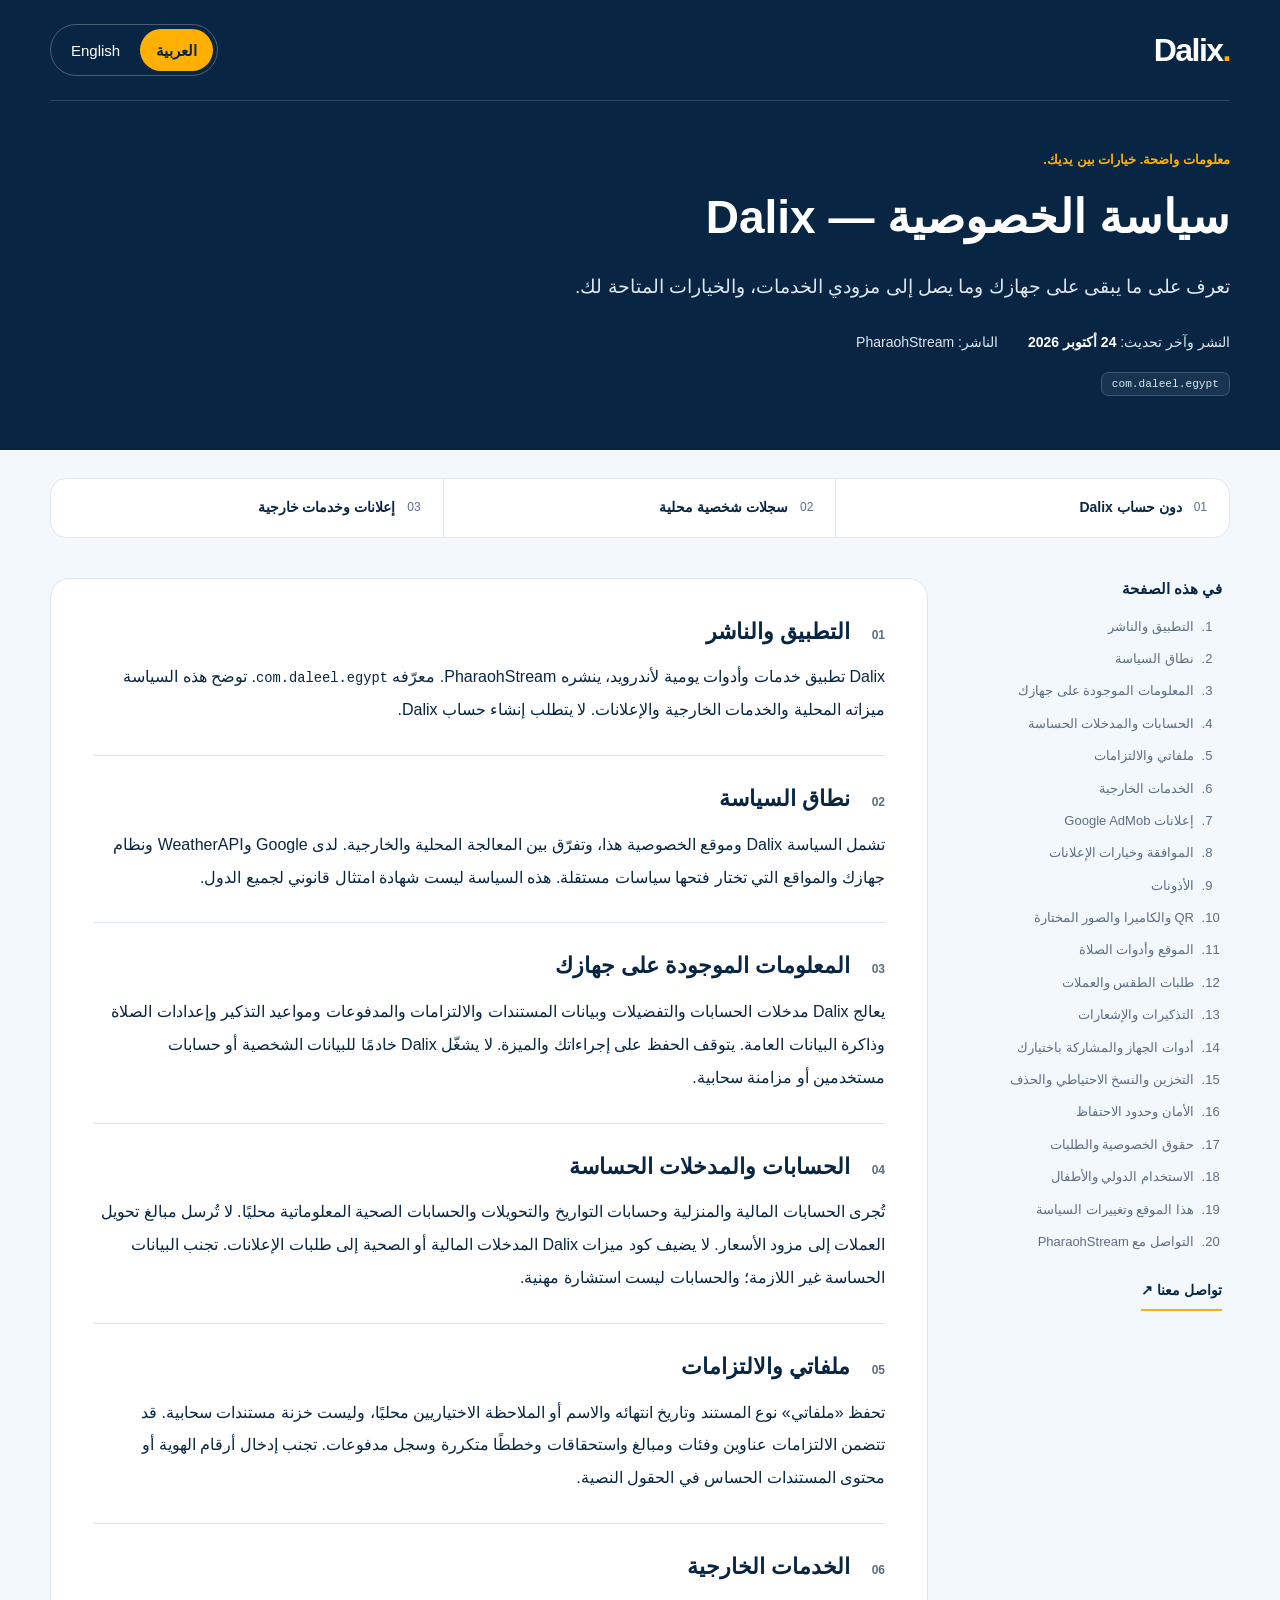
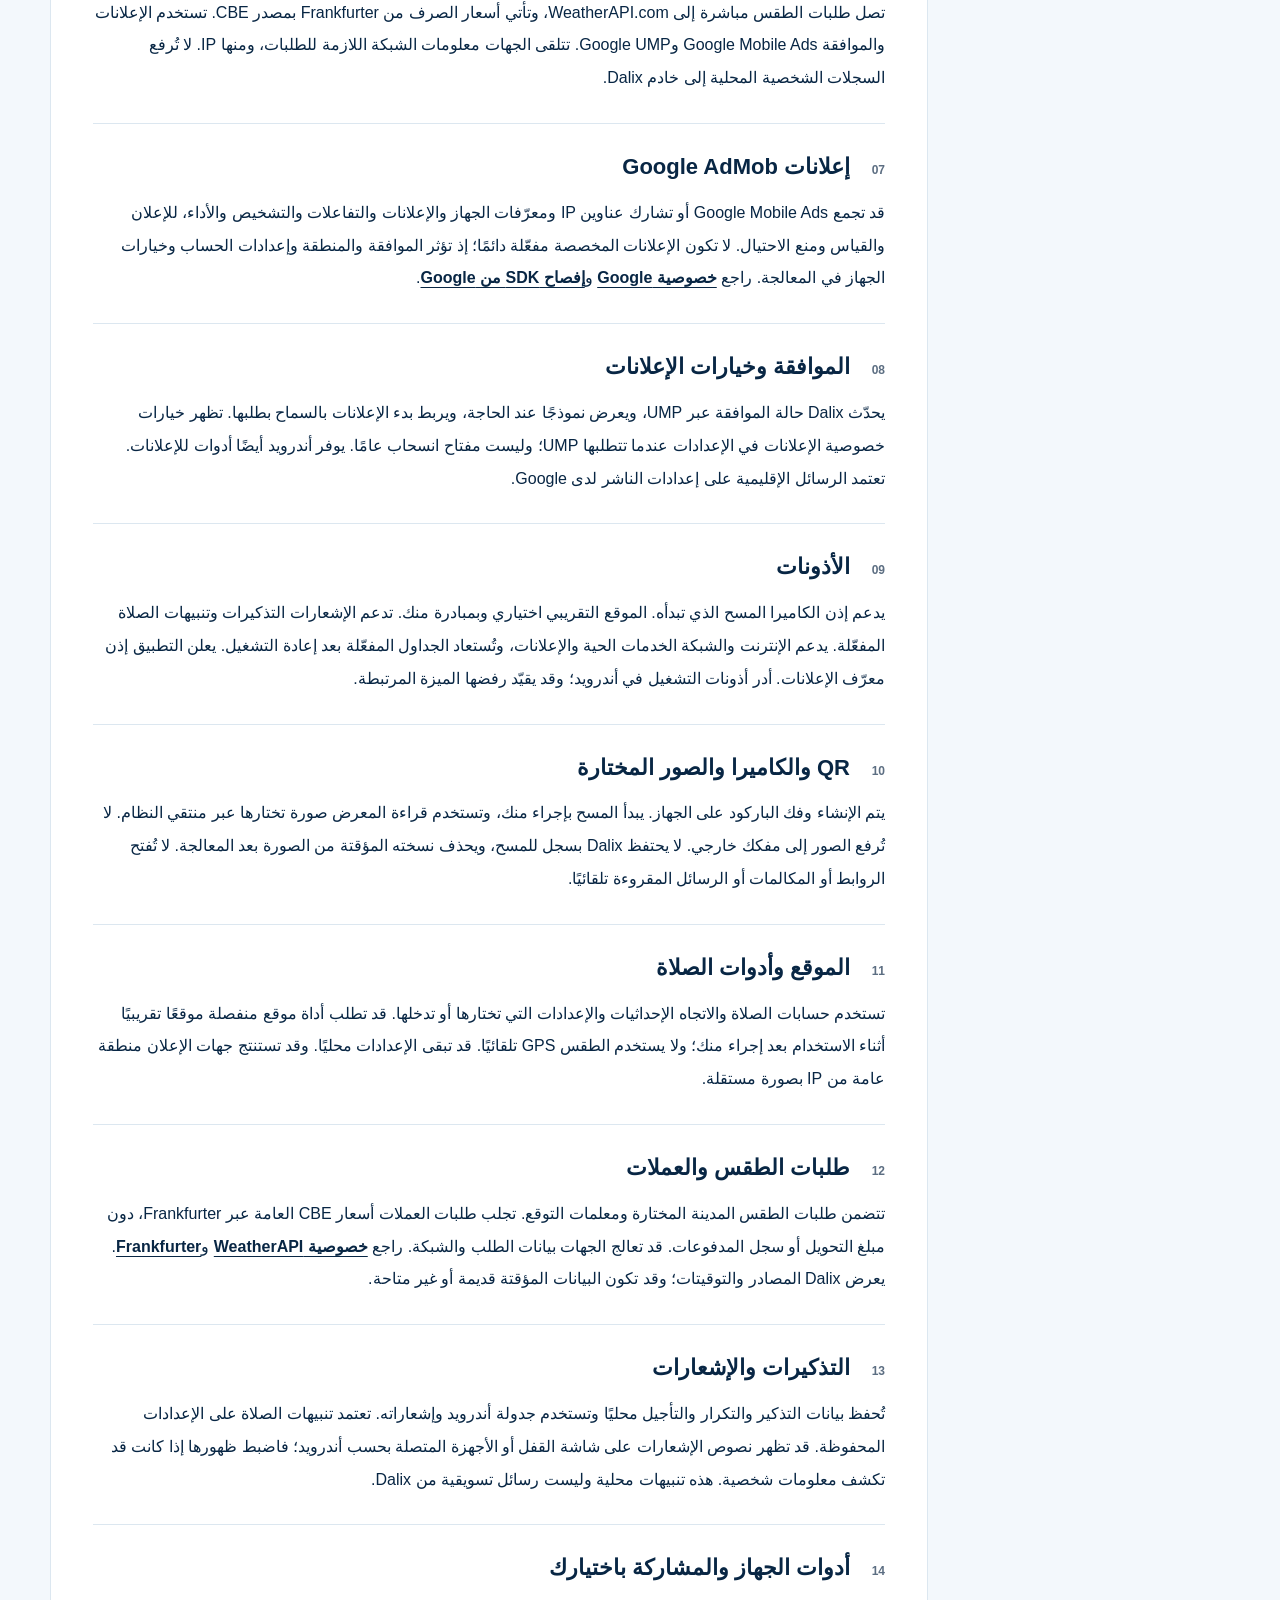
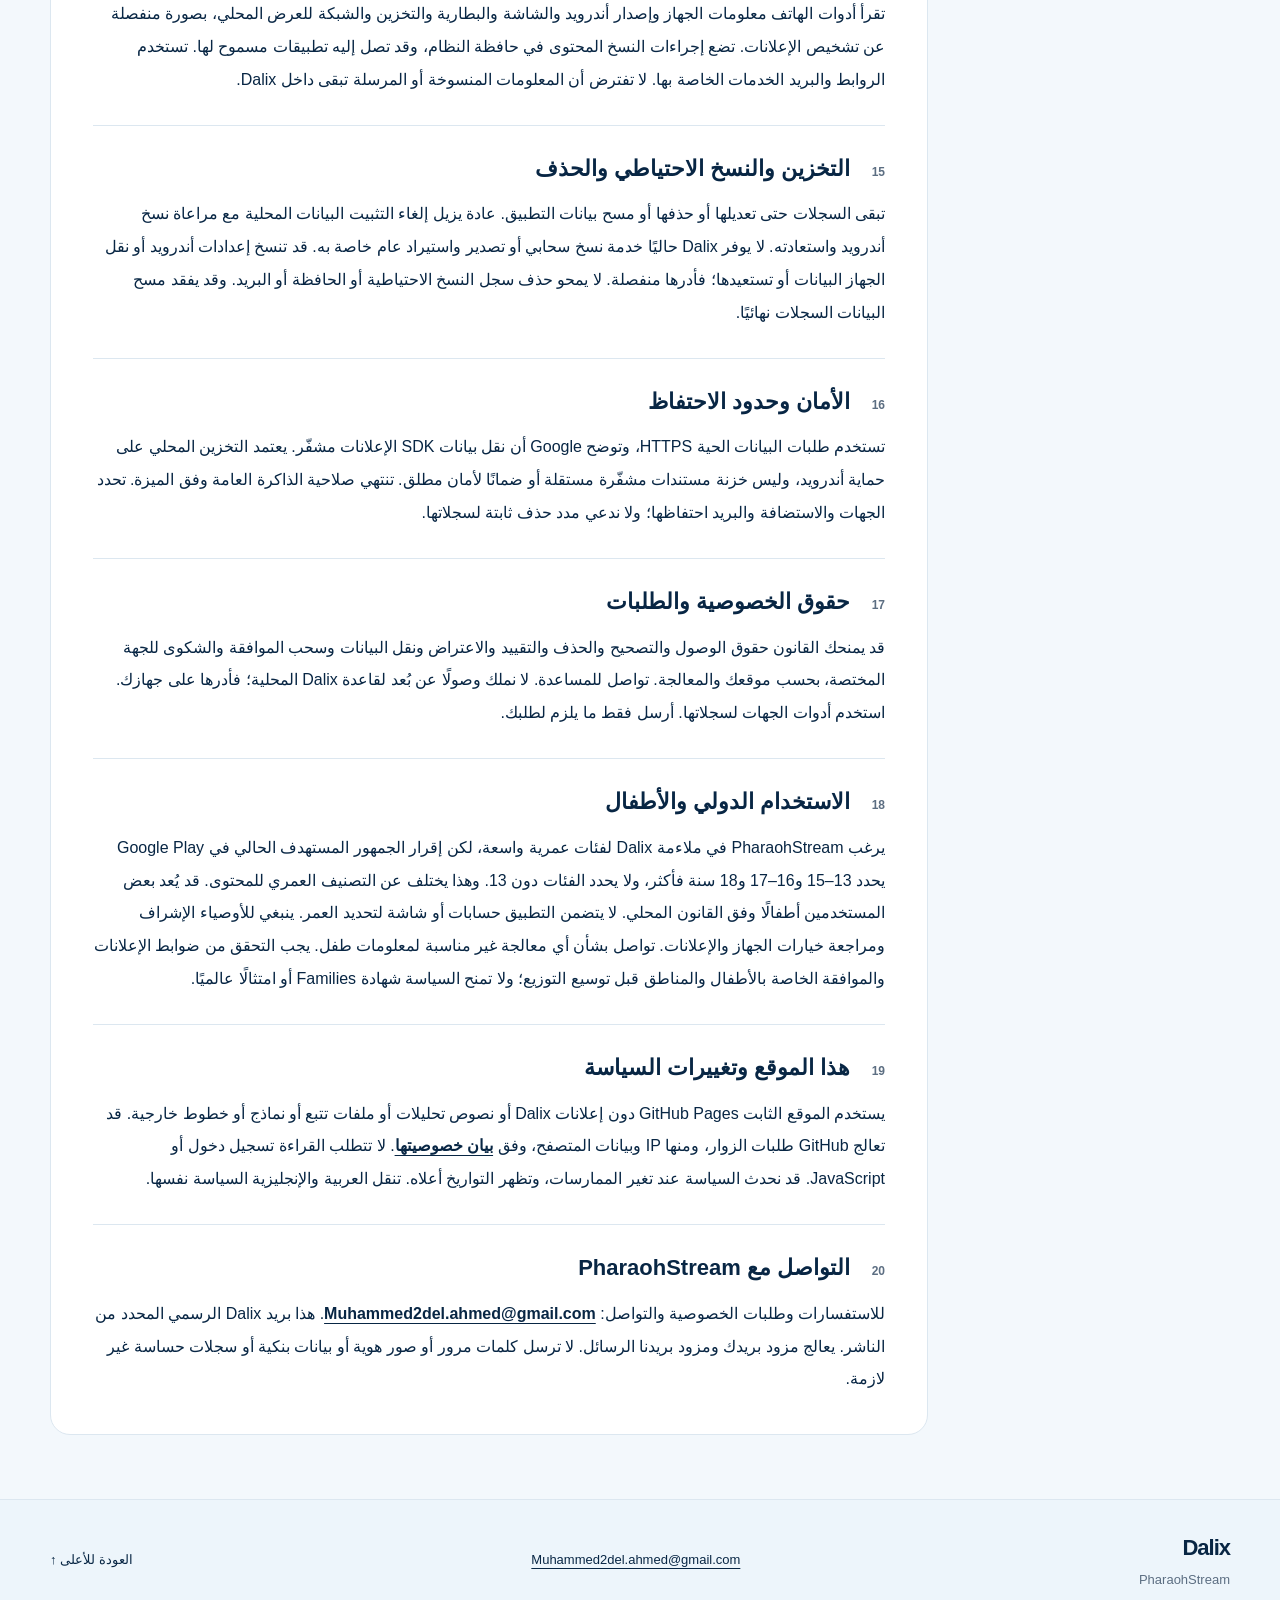
==== index.html @ ff4f839b "Clarify age declaration using verified Google Play settings" ====
<!doctype html>
<html lang="ar" dir="rtl"><head><meta charset="utf-8"><meta name="viewport" content="width=device-width, initial-scale=1"><meta name="color-scheme" content="light">
<title>سياسة الخصوصية — Dalix</title><meta name="description" content="تعرف على ما يبقى على جهازك وما يصل إلى مزودي الخدمات، والخيارات المتاحة لك."><meta name="referrer" content="no-referrer">
<meta http-equiv="Content-Security-Policy" content="default-src 'none'; style-src 'self'; img-src 'self'; base-uri 'none'; form-action 'none'; upgrade-insecure-requests">
<link rel="stylesheet" href="styles.css"><link rel="canonical" href="https://muhammed2del-jpg.github.io/dalix-privacy-policy/"><link rel="alternate" hreflang="ar" href="https://muhammed2del-jpg.github.io/dalix-privacy-policy/"><link rel="alternate" hreflang="en" href="https://muhammed2del-jpg.github.io/dalix-privacy-policy/en/">
<meta property="og:type" content="website"><meta property="og:title" content="سياسة الخصوصية — Dalix"><meta property="og:description" content="تعرف على ما يبقى على جهازك وما يصل إلى مزودي الخدمات، والخيارات المتاحة لك."><meta property="og:url" content="https://muhammed2del-jpg.github.io/dalix-privacy-policy/"><meta property="og:site_name" content="Dalix — PharaohStream"><meta name="twitter:card" content="summary">
</head><body id="top"><a class="skip" href="#policy">انتقل إلى السياسة</a>
<header class="site-header"><div class="wrap header-inner"><a class="wordmark" href="./" aria-label="Dalix">Dalix<span aria-hidden="true">.</span></a><nav class="language" aria-label="اللغة"><a href="./" lang="ar" dir="rtl" aria-current="page">العربية</a><a href="en/" lang="en" dir="ltr" >English</a></nav></div></header>
<div class="hero"><div class="wrap"><p class="eyebrow">معلومات واضحة. خيارات بين يديك.</p><h1>سياسة الخصوصية — Dalix</h1><p class="lede">تعرف على ما يبقى على جهازك وما يصل إلى مزودي الخدمات، والخيارات المتاحة لك.</p><div class="hero-meta"><span>النشر وآخر تحديث: <time datetime="2026-10-24">24 أكتوبر 2026</time></span><span>الناشر: <bdi>PharaohStream</bdi></span></div><div class="package"><code>com.daleel.egypt</code></div></div></div>
<div class="wrap summaries"><span><i aria-hidden="true">01</i>دون حساب Dalix</span><span><i aria-hidden="true">02</i>سجلات شخصية محلية</span><span><i aria-hidden="true">03</i>إعلانات وخدمات خارجية</span></div>
<div class="wrap layout"><aside><nav class="desktop-toc" aria-label="في هذه الصفحة"><h2>في هذه الصفحة</h2><ol><li><a href="#section-01">التطبيق والناشر</a></li><li><a href="#section-02">نطاق السياسة</a></li><li><a href="#section-03">المعلومات الموجودة على جهازك</a></li><li><a href="#section-04">الحسابات والمدخلات الحساسة</a></li><li><a href="#section-05">ملفاتي والالتزامات</a></li><li><a href="#section-06">الخدمات الخارجية</a></li><li><a href="#section-07">إعلانات Google AdMob</a></li><li><a href="#section-08">الموافقة وخيارات الإعلانات</a></li><li><a href="#section-09">الأذونات</a></li><li><a href="#section-10">QR والكاميرا والصور المختارة</a></li><li><a href="#section-11">الموقع وأدوات الصلاة</a></li><li><a href="#section-12">طلبات الطقس والعملات</a></li><li><a href="#section-13">التذكيرات والإشعارات</a></li><li><a href="#section-14">أدوات الجهاز والمشاركة باختيارك</a></li><li><a href="#section-15">التخزين والنسخ الاحتياطي والحذف</a></li><li><a href="#section-16">الأمان وحدود الاحتفاظ</a></li><li><a href="#section-17">حقوق الخصوصية والطلبات</a></li><li><a href="#section-18">الاستخدام الدولي والأطفال</a></li><li><a href="#section-19">هذا الموقع وتغييرات السياسة</a></li><li><a href="#section-20">التواصل مع PharaohStream</a></li></ol><a class="toc-contact" href="mailto:Muhammed2del.ahmed@gmail.com">تواصل معنا ↗</a></nav><details class="mobile-toc"><summary>في هذه الصفحة</summary><nav aria-label="في هذه الصفحة"><ol><li><a href="#section-01">التطبيق والناشر</a></li><li><a href="#section-02">نطاق السياسة</a></li><li><a href="#section-03">المعلومات الموجودة على جهازك</a></li><li><a href="#section-04">الحسابات والمدخلات الحساسة</a></li><li><a href="#section-05">ملفاتي والالتزامات</a></li><li><a href="#section-06">الخدمات الخارجية</a></li><li><a href="#section-07">إعلانات Google AdMob</a></li><li><a href="#section-08">الموافقة وخيارات الإعلانات</a></li><li><a href="#section-09">الأذونات</a></li><li><a href="#section-10">QR والكاميرا والصور المختارة</a></li><li><a href="#section-11">الموقع وأدوات الصلاة</a></li><li><a href="#section-12">طلبات الطقس والعملات</a></li><li><a href="#section-13">التذكيرات والإشعارات</a></li><li><a href="#section-14">أدوات الجهاز والمشاركة باختيارك</a></li><li><a href="#section-15">التخزين والنسخ الاحتياطي والحذف</a></li><li><a href="#section-16">الأمان وحدود الاحتفاظ</a></li><li><a href="#section-17">حقوق الخصوصية والطلبات</a></li><li><a href="#section-18">الاستخدام الدولي والأطفال</a></li><li><a href="#section-19">هذا الموقع وتغييرات السياسة</a></li><li><a href="#section-20">التواصل مع PharaohStream</a></li></ol></nav></details></aside><main id="policy" tabindex="-1"><section id="section-01" aria-labelledby="heading-01"><h2 id="heading-01"><span class="ordinal" aria-hidden="true">01</span>التطبيق والناشر</h2><p>Dalix تطبيق خدمات وأدوات يومية لأندرويد، ينشره PharaohStream. معرّفه <code>com.daleel.egypt</code>. توضح هذه السياسة ميزاته المحلية والخدمات الخارجية والإعلانات. لا يتطلب إنشاء حساب Dalix.</p></section><section id="section-02" aria-labelledby="heading-02"><h2 id="heading-02"><span class="ordinal" aria-hidden="true">02</span>نطاق السياسة</h2><p>تشمل السياسة Dalix وموقع الخصوصية هذا، وتفرّق بين المعالجة المحلية والخارجية. لدى Google وWeatherAPI ونظام جهازك والمواقع التي تختار فتحها سياسات مستقلة. هذه السياسة ليست شهادة امتثال قانوني لجميع الدول.</p></section><section id="section-03" aria-labelledby="heading-03"><h2 id="heading-03"><span class="ordinal" aria-hidden="true">03</span>المعلومات الموجودة على جهازك</h2><p>يعالج Dalix مدخلات الحسابات والتفضيلات وبيانات المستندات والالتزامات والمدفوعات ومواعيد التذكير وإعدادات الصلاة وذاكرة البيانات العامة. يتوقف الحفظ على إجراءاتك والميزة. لا يشغّل Dalix خادمًا للبيانات الشخصية أو حسابات مستخدمين أو مزامنة سحابية.</p></section><section id="section-04" aria-labelledby="heading-04"><h2 id="heading-04"><span class="ordinal" aria-hidden="true">04</span>الحسابات والمدخلات الحساسة</h2><p>تُجرى الحسابات المالية والمنزلية وحسابات التواريخ والتحويلات والحسابات الصحية المعلوماتية محليًا. لا تُرسل مبالغ تحويل العملات إلى مزود الأسعار. لا يضيف كود ميزات Dalix المدخلات المالية أو الصحية إلى طلبات الإعلانات. تجنب البيانات الحساسة غير اللازمة؛ والحسابات ليست استشارة مهنية.</p></section><section id="section-05" aria-labelledby="heading-05"><h2 id="heading-05"><span class="ordinal" aria-hidden="true">05</span>ملفاتي والالتزامات</h2><p>تحفظ «ملفاتي» نوع المستند وتاريخ انتهائه والاسم أو الملاحظة الاختياريين محليًا، وليست خزنة مستندات سحابية. قد تتضمن الالتزامات عناوين وفئات ومبالغ واستحقاقات وخططًا متكررة وسجل مدفوعات. تجنب إدخال أرقام الهوية أو محتوى المستندات الحساس في الحقول النصية.</p></section><section id="section-06" aria-labelledby="heading-06"><h2 id="heading-06"><span class="ordinal" aria-hidden="true">06</span>الخدمات الخارجية</h2><p>تصل طلبات الطقس مباشرة إلى WeatherAPI.com، وتأتي أسعار الصرف من Frankfurter بمصدر CBE. تستخدم الإعلانات والموافقة Google Mobile Ads وGoogle UMP. تتلقى الجهات معلومات الشبكة اللازمة للطلبات، ومنها IP. لا تُرفع السجلات الشخصية المحلية إلى خادم Dalix.</p></section><section id="section-07" aria-labelledby="heading-07"><h2 id="heading-07"><span class="ordinal" aria-hidden="true">07</span>إعلانات Google AdMob</h2><p>قد تجمع Google Mobile Ads أو تشارك عناوين IP ومعرّفات الجهاز والإعلانات والتفاعلات والتشخيص والأداء، للإعلان والقياس ومنع الاحتيال. لا تكون الإعلانات المخصصة مفعّلة دائمًا؛ إذ تؤثر الموافقة والمنطقة وإعدادات الحساب وخيارات الجهاز في المعالجة. راجع <a href="https://policies.google.com/privacy">خصوصية Google</a> و<a href="https://developers.google.com/admob/android/privacy/play-data-disclosure?hl=en">إفصاح SDK من Google</a>.</p></section><section id="section-08" aria-labelledby="heading-08"><h2 id="heading-08"><span class="ordinal" aria-hidden="true">08</span>الموافقة وخيارات الإعلانات</h2><p>يحدّث Dalix حالة الموافقة عبر UMP، ويعرض نموذجًا عند الحاجة، ويربط بدء الإعلانات بالسماح بطلبها. تظهر خيارات خصوصية الإعلانات في الإعدادات عندما تتطلبها UMP؛ وليست مفتاح انسحاب عامًا. يوفر أندرويد أيضًا أدوات للإعلانات. تعتمد الرسائل الإقليمية على إعدادات الناشر لدى Google.</p></section><section id="section-09" aria-labelledby="heading-09"><h2 id="heading-09"><span class="ordinal" aria-hidden="true">09</span>الأذونات</h2><p>يدعم إذن الكاميرا المسح الذي تبدأه. الموقع التقريبي اختياري وبمبادرة منك. تدعم الإشعارات التذكيرات وتنبيهات الصلاة المفعّلة. يدعم الإنترنت والشبكة الخدمات الحية والإعلانات، وتُستعاد الجداول المفعّلة بعد إعادة التشغيل. يعلن التطبيق إذن معرّف الإعلانات. أدر أذونات التشغيل في أندرويد؛ وقد يقيّد رفضها الميزة المرتبطة.</p></section><section id="section-10" aria-labelledby="heading-10"><h2 id="heading-10"><span class="ordinal" aria-hidden="true">10</span>QR والكاميرا والصور المختارة</h2><p>يتم الإنشاء وفك الباركود على الجهاز. يبدأ المسح بإجراء منك، وتستخدم قراءة المعرض صورة تختارها عبر منتقي النظام. لا تُرفع الصور إلى مفكك خارجي. لا يحتفظ Dalix بسجل للمسح، ويحذف نسخته المؤقتة من الصورة بعد المعالجة. لا تُفتح الروابط أو المكالمات أو الرسائل المقروءة تلقائيًا.</p></section><section id="section-11" aria-labelledby="heading-11"><h2 id="heading-11"><span class="ordinal" aria-hidden="true">11</span>الموقع وأدوات الصلاة</h2><p>تستخدم حسابات الصلاة والاتجاه الإحداثيات والإعدادات التي تختارها أو تدخلها. قد تطلب أداة موقع منفصلة موقعًا تقريبيًا أثناء الاستخدام بعد إجراء منك؛ ولا يستخدم الطقس GPS تلقائيًا. قد تبقى الإعدادات محليًا. وقد تستنتج جهات الإعلان منطقة عامة من IP بصورة مستقلة.</p></section><section id="section-12" aria-labelledby="heading-12"><h2 id="heading-12"><span class="ordinal" aria-hidden="true">12</span>طلبات الطقس والعملات</h2><p>تتضمن طلبات الطقس المدينة المختارة ومعلمات التوقع. تجلب طلبات العملات أسعار CBE العامة عبر Frankfurter، دون مبلغ التحويل أو سجل المدفوعات. قد تعالج الجهات بيانات الطلب والشبكة. راجع <a href="https://www.weatherapi.com/privacy">خصوصية WeatherAPI</a> و<a href="https://frankfurter.dev/">Frankfurter</a>. يعرض Dalix المصادر والتوقيتات؛ وقد تكون البيانات المؤقتة قديمة أو غير متاحة.</p></section><section id="section-13" aria-labelledby="heading-13"><h2 id="heading-13"><span class="ordinal" aria-hidden="true">13</span>التذكيرات والإشعارات</h2><p>تُحفظ بيانات التذكير والتكرار والتأجيل محليًا وتستخدم جدولة أندرويد وإشعاراته. تعتمد تنبيهات الصلاة على الإعدادات المحفوظة. قد تظهر نصوص الإشعارات على شاشة القفل أو الأجهزة المتصلة بحسب أندرويد؛ فاضبط ظهورها إذا كانت قد تكشف معلومات شخصية. هذه تنبيهات محلية وليست رسائل تسويقية من Dalix.</p></section><section id="section-14" aria-labelledby="heading-14"><h2 id="heading-14"><span class="ordinal" aria-hidden="true">14</span>أدوات الجهاز والمشاركة باختيارك</h2><p>تقرأ أدوات الهاتف معلومات الجهاز وإصدار أندرويد والشاشة والبطارية والتخزين والشبكة للعرض المحلي، بصورة منفصلة عن تشخيص الإعلانات. تضع إجراءات النسخ المحتوى في حافظة النظام، وقد تصل إليه تطبيقات مسموح لها. تستخدم الروابط والبريد الخدمات الخاصة بها. لا تفترض أن المعلومات المنسوخة أو المرسلة تبقى داخل Dalix.</p></section><section id="section-15" aria-labelledby="heading-15"><h2 id="heading-15"><span class="ordinal" aria-hidden="true">15</span>التخزين والنسخ الاحتياطي والحذف</h2><p>تبقى السجلات حتى تعديلها أو حذفها أو مسح بيانات التطبيق. عادة يزيل إلغاء التثبيت البيانات المحلية مع مراعاة نسخ أندرويد واستعادته. لا يوفر Dalix حاليًا خدمة نسخ سحابي أو تصدير واستيراد عام خاصة به. قد تنسخ إعدادات أندرويد أو نقل الجهاز البيانات أو تستعيدها؛ فأدرها منفصلة. لا يمحو حذف سجل النسخ الاحتياطية أو الحافظة أو البريد. وقد يفقد مسح البيانات السجلات نهائيًا.</p></section><section id="section-16" aria-labelledby="heading-16"><h2 id="heading-16"><span class="ordinal" aria-hidden="true">16</span>الأمان وحدود الاحتفاظ</h2><p>تستخدم طلبات البيانات الحية HTTPS، وتوضح Google أن نقل بيانات SDK الإعلانات مشفّر. يعتمد التخزين المحلي على حماية أندرويد، وليس خزنة مستندات مشفّرة مستقلة أو ضمانًا لأمان مطلق. تنتهي صلاحية الذاكرة العامة وفق الميزة. تحدد الجهات والاستضافة والبريد احتفاظها؛ ولا ندعي مدد حذف ثابتة لسجلاتها.</p></section><section id="section-17" aria-labelledby="heading-17"><h2 id="heading-17"><span class="ordinal" aria-hidden="true">17</span>حقوق الخصوصية والطلبات</h2><p>قد يمنحك القانون حقوق الوصول والتصحيح والحذف والتقييد والاعتراض ونقل البيانات وسحب الموافقة والشكوى للجهة المختصة، بحسب موقعك والمعالجة. تواصل للمساعدة. لا نملك وصولًا عن بُعد لقاعدة Dalix المحلية؛ فأدرها على جهازك. استخدم أدوات الجهات لسجلاتها. أرسل فقط ما يلزم لطلبك.</p></section><section id="section-18" aria-labelledby="heading-18"><h2 id="heading-18"><span class="ordinal" aria-hidden="true">18</span>الاستخدام الدولي والأطفال</h2><p>يرغب PharaohStream في ملاءمة Dalix لفئات عمرية واسعة، لكن إقرار الجمهور المستهدف الحالي في Google Play يحدد 13–15 و16–17 و18 سنة فأكثر، ولا يحدد الفئات دون 13. وهذا يختلف عن التصنيف العمري للمحتوى. قد يُعد بعض المستخدمين أطفالًا وفق القانون المحلي. لا يتضمن التطبيق حسابات أو شاشة لتحديد العمر. ينبغي للأوصياء الإشراف ومراجعة خيارات الجهاز والإعلانات. تواصل بشأن أي معالجة غير مناسبة لمعلومات طفل. يجب التحقق من ضوابط الإعلانات والموافقة الخاصة بالأطفال والمناطق قبل توسيع التوزيع؛ ولا تمنح السياسة شهادة Families أو امتثالًا عالميًا.</p></section><section id="section-19" aria-labelledby="heading-19"><h2 id="heading-19"><span class="ordinal" aria-hidden="true">19</span>هذا الموقع وتغييرات السياسة</h2><p>يستخدم الموقع الثابت GitHub Pages دون إعلانات Dalix أو نصوص تحليلات أو ملفات تتبع أو نماذج أو خطوط خارجية. قد تعالج GitHub طلبات الزوار، ومنها IP وبيانات المتصفح، وفق <a href="https://docs.github.com/en/site-policy/privacy-policies/github-general-privacy-statement">بيان خصوصيتها</a>. لا تتطلب القراءة تسجيل دخول أو JavaScript. قد نحدث السياسة عند تغير الممارسات، وتظهر التواريخ أعلاه. تنقل العربية والإنجليزية السياسة نفسها.</p></section><section id="section-20" aria-labelledby="heading-20"><h2 id="heading-20"><span class="ordinal" aria-hidden="true">20</span>التواصل مع PharaohStream</h2><p>للاستفسارات وطلبات الخصوصية والتواصل: <a class="email" href="mailto:Muhammed2del.ahmed@gmail.com">Muhammed2del.ahmed@gmail.com</a>. هذا بريد Dalix الرسمي المحدد من الناشر. يعالج مزود بريدك ومزود بريدنا الرسائل. لا ترسل كلمات مرور أو صور هوية أو بيانات بنكية أو سجلات حساسة غير لازمة.</p></section></main></div>
<footer><div class="wrap footer-inner"><div><strong>Dalix</strong><p>PharaohStream</p></div><a class="email" href="mailto:Muhammed2del.ahmed@gmail.com">Muhammed2del.ahmed@gmail.com</a><a href="#top">العودة للأعلى ↑</a></div></footer></body></html>
---- styles.css ----
:root{--navy:#082644;--yellow:#ffb000;--canvas:#f3f8fc;--muted:#5c6e82;--border:#dce7f0;--white:#fff;color:var(--navy);background:var(--canvas);font-family:system-ui,-apple-system,"Segoe UI",Tahoma,Arial,sans-serif;font-size:17px;line-height:1.8;scroll-padding-top:30px}
*{box-sizing:border-box}body{margin:0}a{color:var(--navy);text-underline-offset:4px;text-decoration-thickness:1px;overflow-wrap:anywhere}a:hover{text-decoration-thickness:2px}a:focus-visible,summary:focus-visible{outline:3px solid var(--yellow);outline-offset:5px;border-radius:4px}p{margin:0 0 1em}h1,h2{line-height:1.4;margin:0}.wrap{width:min(1180px,calc(100% - 64px));margin-inline:auto}.skip{position:absolute;inset-block-start:-100px;inset-inline-start:16px;padding:12px 20px;background:var(--yellow);z-index:5}.skip:focus{inset-block-start:12px}.site-header{background:var(--navy);color:var(--white)}.header-inner{display:flex;align-items:center;justify-content:space-between;padding-block:24px;gap:20px;border-bottom:1px solid #ffffff24}.wordmark{font-size:32px;font-weight:800;line-height:1.2;letter-spacing:-1.5px;color:var(--white);text-decoration:none;direction:ltr}.wordmark span{color:var(--yellow)}.language{display:flex;gap:4px;border:1px solid #ffffff42;border-radius:99px;padding:4px;align-items:center}.language a{padding:5px 16px;min-height:42px;color:var(--white);font-size:15px;text-decoration:none;display:flex;align-items:center;justify-content:center}.language [aria-current=page]{background:var(--yellow);color:var(--navy);border-radius:99px;font-weight:700}.hero{background:var(--navy);color:var(--white);padding-block:47px 56px}.eyebrow{color:var(--yellow);font-size:13px;font-weight:700;letter-spacing:.1em;margin-bottom:14px}h1{font-size:clamp(30px,4vw,46px);letter-spacing:-1.3px;max-width:900px}.lede{font-size:19px;line-height:1.8;color:#dce7f0;max-width:760px;margin-block:18px 24px}.hero-meta{display:flex;flex-wrap:wrap;gap:8px 30px;font-size:14px;color:#dce7f0}.hero-meta time{font-weight:650;color:var(--white)}.package{margin-top:16px;font-size:13px;direction:ltr;text-align:start}.package code{padding:5px 10px;background:#ffffff10;border:1px solid #ffffff2a;border-radius:7px;color:#dce7f0}.summaries{display:grid;grid-template-columns:repeat(3,1fr);margin-block:28px 40px;border:1px solid var(--border);border-radius:16px;background:var(--white)}.summaries span{display:flex;align-items:center;gap:12px;padding:16px 22px;font-size:14px;font-weight:650}.summaries span+span{border-inline-start:1px solid var(--border)}.summaries i{font-size:12px;font-style:normal;color:var(--muted);font-weight:500}.layout{display:grid;grid-template-columns:262px minmax(0,1fr);gap:40px;align-items:start;margin-bottom:64px}aside{position:sticky;top:24px}.desktop-toc{max-height:calc(100dvh - 48px);overflow:auto;padding:0 8px 10px}.desktop-toc h2{font-size:15px;margin-bottom:16px}.desktop-toc ol,.mobile-toc ol{padding-inline-start:24px;margin-block:0 20px;font-size:13px;color:var(--muted)}.desktop-toc li,.mobile-toc li{padding-inline-start:4px;margin-block:0 9px}.desktop-toc a,.mobile-toc a{text-decoration:none;color:var(--muted);display:block}.desktop-toc a:hover,.mobile-toc a:hover{color:var(--navy);text-decoration:underline}.desktop-toc .toc-contact{display:inline-block;color:var(--navy);font-weight:700;font-size:14px;border-bottom:2px solid var(--yellow);padding-block:5px}.mobile-toc{display:none}main{min-width:0;background:var(--white);border:1px solid var(--border);border-radius:20px;padding:10px 42px}main:focus{outline:none}section{padding-block:28px;border-bottom:1px solid var(--border);scroll-margin-top:20px}section:last-child{border:0}section h2{display:flex;align-items:baseline;gap:14px;font-size:22px;margin-bottom:14px;letter-spacing:-.35px}.ordinal{font-size:12px;font-weight:600;color:var(--muted);min-width:21px;letter-spacing:0}section p{font-size:16px;margin:0;line-height:1.9;overflow-wrap:anywhere}section a{font-weight:600}code,.email{direction:ltr;unicode-bidi:isolate}code{font-size:.86em}footer{background:#edf5fb;border-top:1px solid var(--border);padding-block:28px}.footer-inner{display:flex;align-items:center;justify-content:space-between;gap:24px;flex-wrap:wrap;font-size:13px}.footer-inner strong{font-size:22px;letter-spacing:-1px}.footer-inner p{margin:0;color:var(--muted)}.email{display:inline-block}.footer-inner>a:last-child{text-decoration:none}html[dir=rtl]{font-family:Tahoma,"Segoe UI",Arial,sans-serif}html[dir=rtl] h1{letter-spacing:0}html[dir=rtl] .eyebrow{letter-spacing:0}html[dir=rtl] section h2{letter-spacing:0}html[dir=rtl] .lede{line-height:2}html[dir=rtl] section p{line-height:2.05}
@media(max-width:960px){.layout{grid-template-columns:220px minmax(0,1fr);gap:24px}main{padding-inline:26px}.summaries span{padding-inline:16px}.summaries{margin-bottom:28px}}
@media(max-width:760px){.wrap{width:calc(100% - 36px)}.header-inner{padding-block:20px}.wordmark{font-size:29px}.language a{padding-inline:12px;font-size:14px}.hero{padding-block:30px 34px}.eyebrow{font-size:11px}.lede{font-size:17px;margin-block:16px 20px}.hero-meta{font-size:12px;gap:6px 18px}.package{font-size:12px}.summaries{grid-template-columns:1fr;margin-block:18px 24px;border-radius:13px}.summaries span{padding:11px 16px;font-size:13px}.summaries span+span{border-inline-start:0;border-top:1px solid var(--border)}.layout{display:block;margin-bottom:32px}aside{position:static}.desktop-toc{display:none}.mobile-toc{display:block;background:var(--white);border:1px solid var(--border);border-radius:12px;margin-bottom:20px;padding:12px 18px}.mobile-toc summary{font-size:14px;font-weight:700;cursor:pointer;min-height:28px}.mobile-toc ol{margin-block:14px 0;font-size:14px}.mobile-toc li{margin-block:10px}main{padding:0 20px;border-radius:15px}section{padding-block:24px}section h2{font-size:20px;gap:10px}section p{font-size:16px}.footer-inner{display:grid;gap:16px;font-size:12px}.footer-inner>.email{font-size:clamp(11px,3.4vw,14px)}footer{padding-block:24px}}
@media print{body{background:white;color:black}.site-header,.summaries,aside,.skip,footer{display:none}.hero{background:white;color:black;padding:0}.hero .wrap,.wrap{width:100%}.hero-meta,.lede,.hero-meta time{color:black}.package code{color:black;border:0}.layout{display:block}main{border:0;padding:0}section{break-inside:avoid}a{color:black}.hero h1{font-size:28px}}
html[dir=rtl] .package{text-align:right}
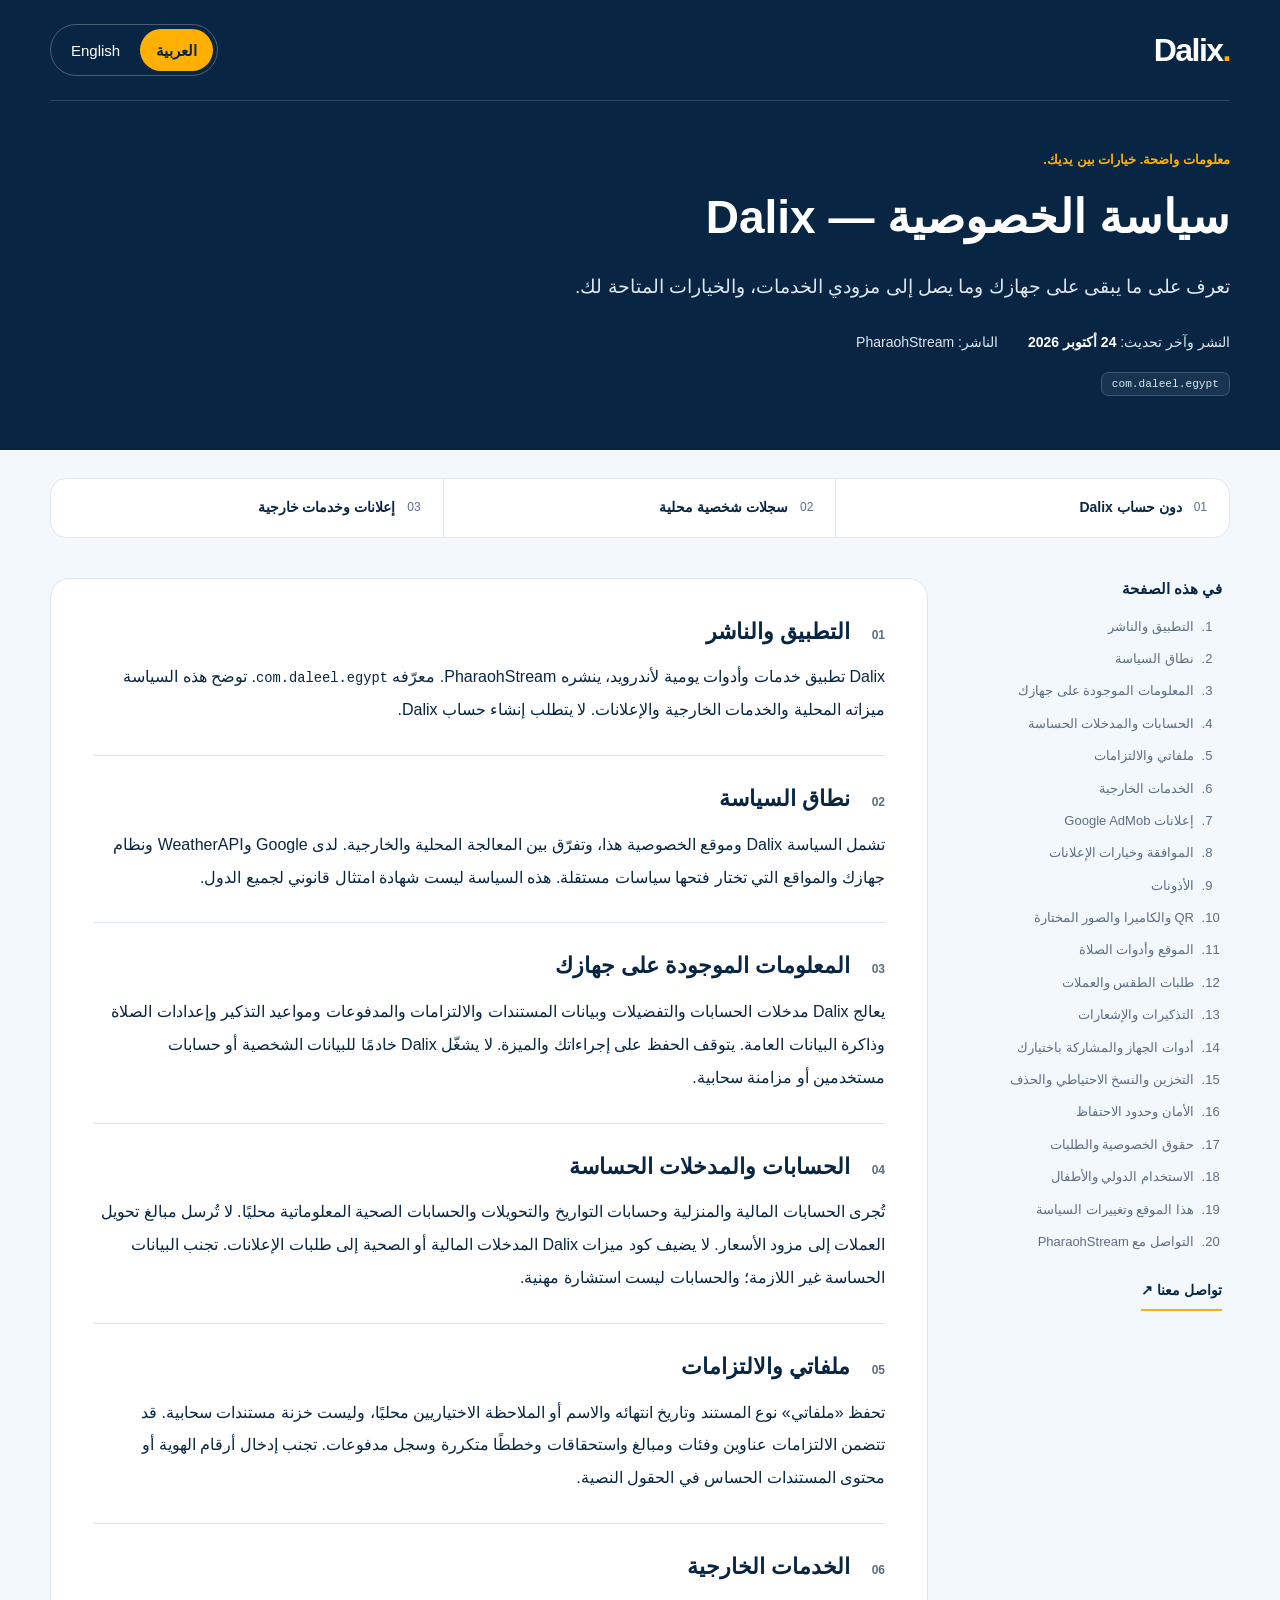
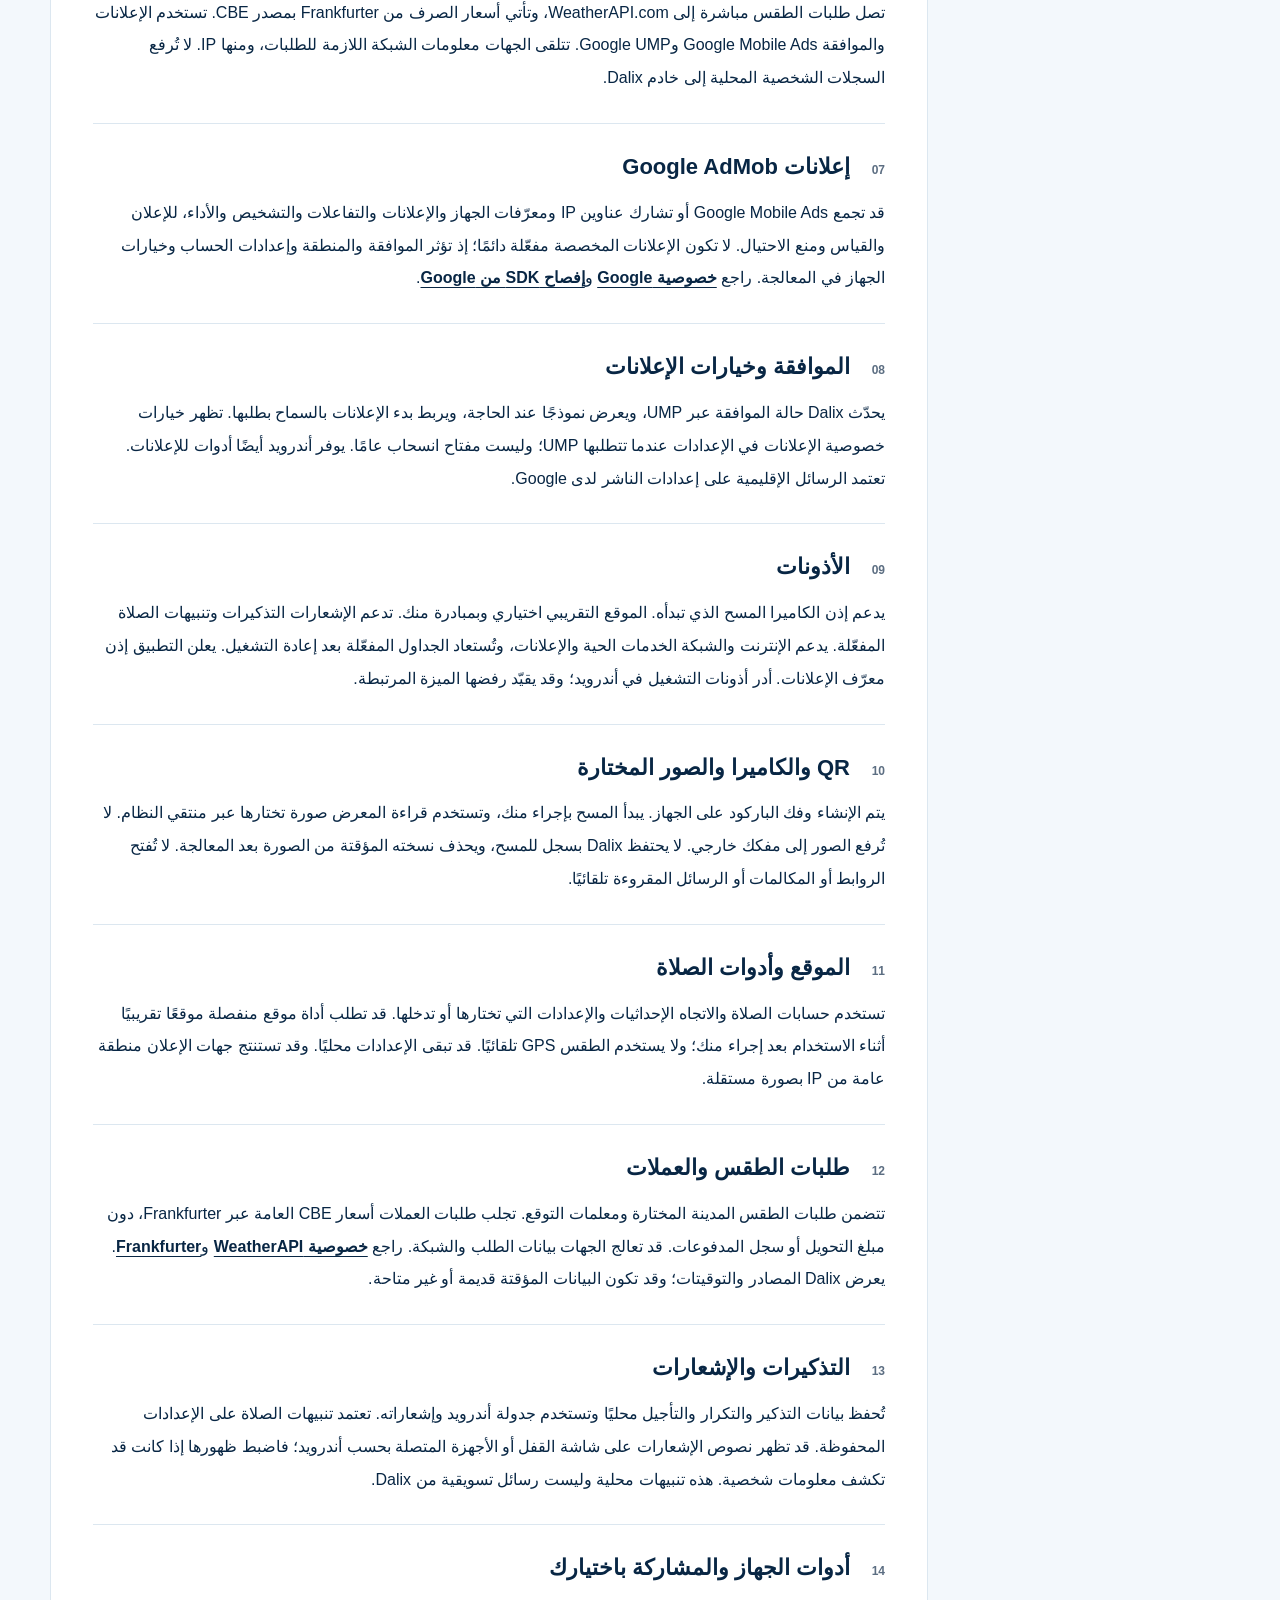
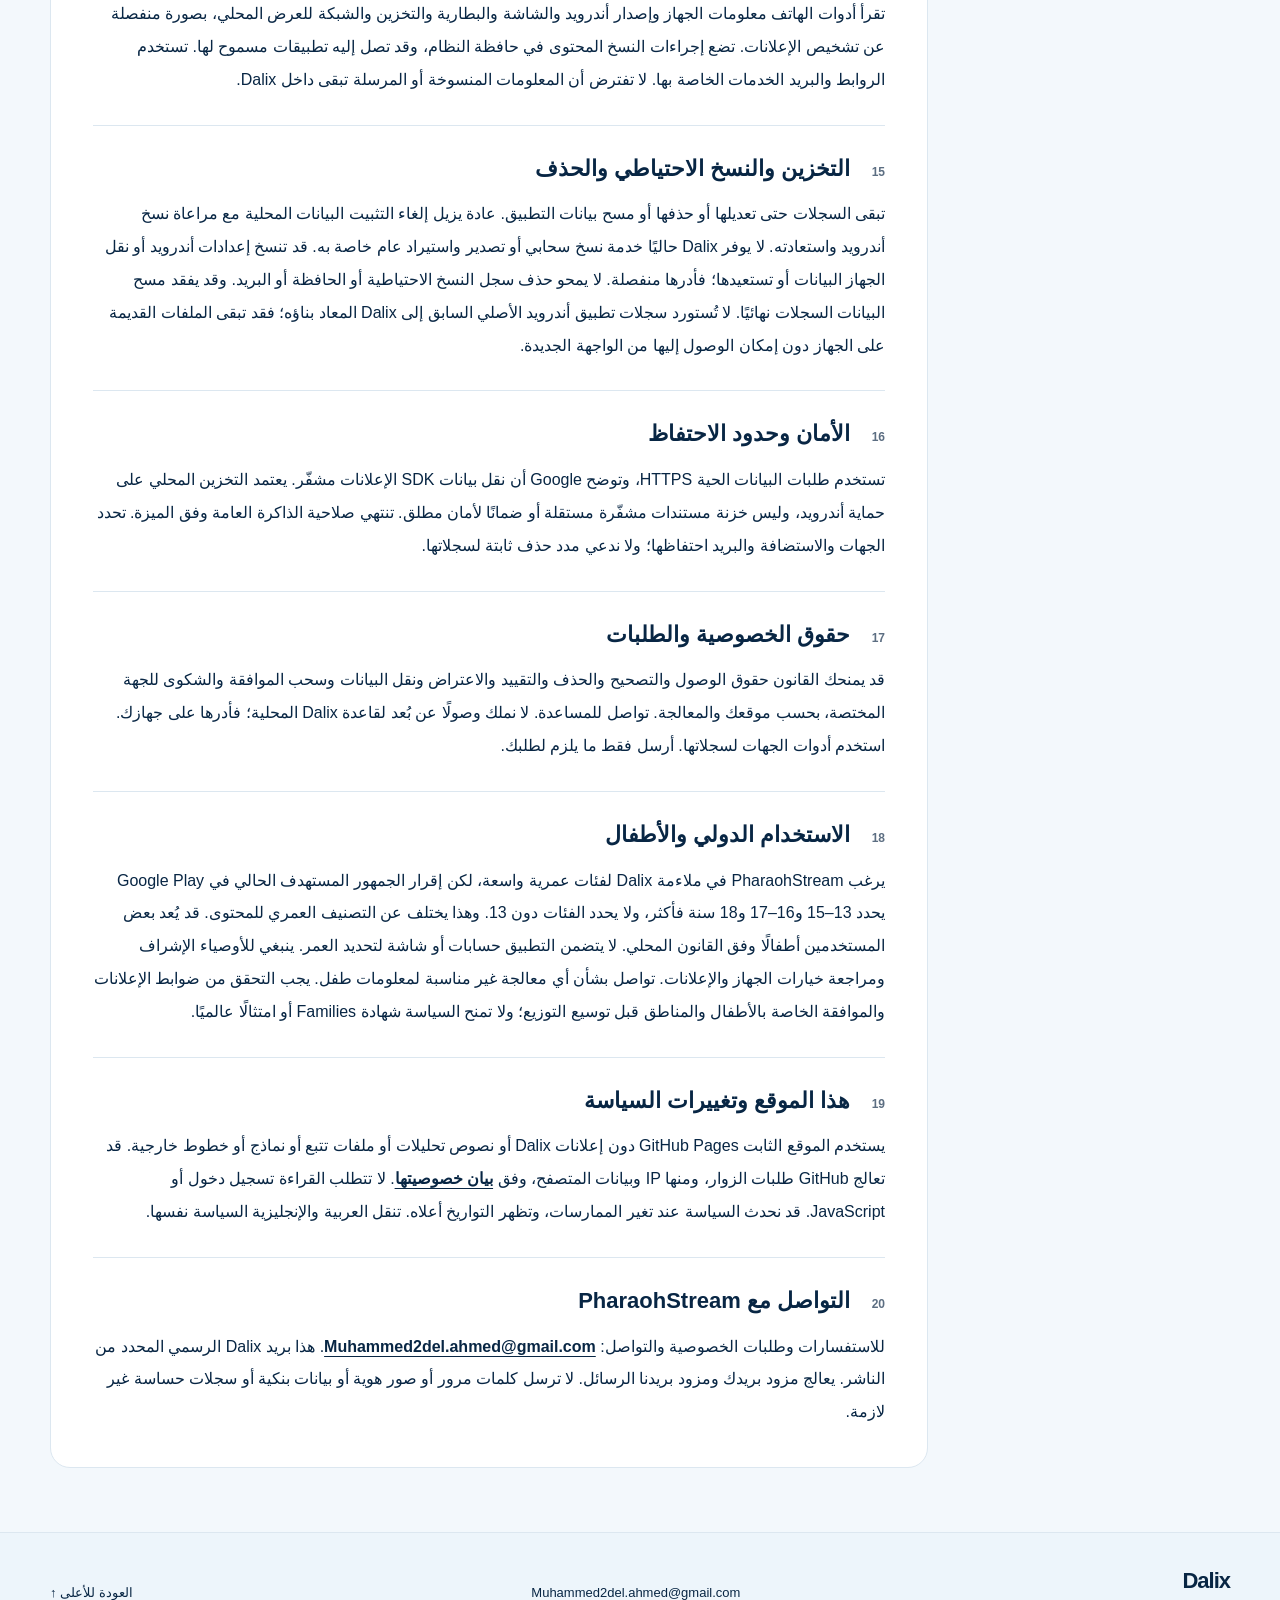
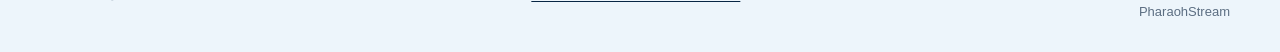
==== commit 628d0dfd: "Disclose legacy native record accessibility during app updates" ====
--- a/index.html
+++ b/index.html
@@ -8,5 +8,5 @@
 <header class="site-header"><div class="wrap header-inner"><a class="wordmark" href="./" aria-label="Dalix">Dalix<span aria-hidden="true">.</span></a><nav class="language" aria-label="اللغة"><a href="./" lang="ar" dir="rtl" aria-current="page">العربية</a><a href="en/" lang="en" dir="ltr" >English</a></nav></div></header>
 <div class="hero"><div class="wrap"><p class="eyebrow">معلومات واضحة. خيارات بين يديك.</p><h1>سياسة الخصوصية — Dalix</h1><p class="lede">تعرف على ما يبقى على جهازك وما يصل إلى مزودي الخدمات، والخيارات المتاحة لك.</p><div class="hero-meta"><span>النشر وآخر تحديث: <time datetime="2026-10-24">24 أكتوبر 2026</time></span><span>الناشر: <bdi>PharaohStream</bdi></span></div><div class="package"><code>com.daleel.egypt</code></div></div></div>
 <div class="wrap summaries"><span><i aria-hidden="true">01</i>دون حساب Dalix</span><span><i aria-hidden="true">02</i>سجلات شخصية محلية</span><span><i aria-hidden="true">03</i>إعلانات وخدمات خارجية</span></div>
-<div class="wrap layout"><aside><nav class="desktop-toc" aria-label="في هذه الصفحة"><h2>في هذه الصفحة</h2><ol><li><a href="#section-01">التطبيق والناشر</a></li><li><a href="#section-02">نطاق السياسة</a></li><li><a href="#section-03">المعلومات الموجودة على جهازك</a></li><li><a href="#section-04">الحسابات والمدخلات الحساسة</a></li><li><a href="#section-05">ملفاتي والالتزامات</a></li><li><a href="#section-06">الخدمات الخارجية</a></li><li><a href="#section-07">إعلانات Google AdMob</a></li><li><a href="#section-08">الموافقة وخيارات الإعلانات</a></li><li><a href="#section-09">الأذونات</a></li><li><a href="#section-10">QR والكاميرا والصور المختارة</a></li><li><a href="#section-11">الموقع وأدوات الصلاة</a></li><li><a href="#section-12">طلبات الطقس والعملات</a></li><li><a href="#section-13">التذكيرات والإشعارات</a></li><li><a href="#section-14">أدوات الجهاز والمشاركة باختيارك</a></li><li><a href="#section-15">التخزين والنسخ الاحتياطي والحذف</a></li><li><a href="#section-16">الأمان وحدود الاحتفاظ</a></li><li><a href="#section-17">حقوق الخصوصية والطلبات</a></li><li><a href="#section-18">الاستخدام الدولي والأطفال</a></li><li><a href="#section-19">هذا الموقع وتغييرات السياسة</a></li><li><a href="#section-20">التواصل مع PharaohStream</a></li></ol><a class="toc-contact" href="mailto:Muhammed2del.ahmed@gmail.com">تواصل معنا ↗</a></nav><details class="mobile-toc"><summary>في هذه الصفحة</summary><nav aria-label="في هذه الصفحة"><ol><li><a href="#section-01">التطبيق والناشر</a></li><li><a href="#section-02">نطاق السياسة</a></li><li><a href="#section-03">المعلومات الموجودة على جهازك</a></li><li><a href="#section-04">الحسابات والمدخلات الحساسة</a></li><li><a href="#section-05">ملفاتي والالتزامات</a></li><li><a href="#section-06">الخدمات الخارجية</a></li><li><a href="#section-07">إعلانات Google AdMob</a></li><li><a href="#section-08">الموافقة وخيارات الإعلانات</a></li><li><a href="#section-09">الأذونات</a></li><li><a href="#section-10">QR والكاميرا والصور المختارة</a></li><li><a href="#section-11">الموقع وأدوات الصلاة</a></li><li><a href="#section-12">طلبات الطقس والعملات</a></li><li><a href="#section-13">التذكيرات والإشعارات</a></li><li><a href="#section-14">أدوات الجهاز والمشاركة باختيارك</a></li><li><a href="#section-15">التخزين والنسخ الاحتياطي والحذف</a></li><li><a href="#section-16">الأمان وحدود الاحتفاظ</a></li><li><a href="#section-17">حقوق الخصوصية والطلبات</a></li><li><a href="#section-18">الاستخدام الدولي والأطفال</a></li><li><a href="#section-19">هذا الموقع وتغييرات السياسة</a></li><li><a href="#section-20">التواصل مع PharaohStream</a></li></ol></nav></details></aside><main id="policy" tabindex="-1"><section id="section-01" aria-labelledby="heading-01"><h2 id="heading-01"><span class="ordinal" aria-hidden="true">01</span>التطبيق والناشر</h2><p>Dalix تطبيق خدمات وأدوات يومية لأندرويد، ينشره PharaohStream. معرّفه <code>com.daleel.egypt</code>. توضح هذه السياسة ميزاته المحلية والخدمات الخارجية والإعلانات. لا يتطلب إنشاء حساب Dalix.</p></section><section id="section-02" aria-labelledby="heading-02"><h2 id="heading-02"><span class="ordinal" aria-hidden="true">02</span>نطاق السياسة</h2><p>تشمل السياسة Dalix وموقع الخصوصية هذا، وتفرّق بين المعالجة المحلية والخارجية. لدى Google وWeatherAPI ونظام جهازك والمواقع التي تختار فتحها سياسات مستقلة. هذه السياسة ليست شهادة امتثال قانوني لجميع الدول.</p></section><section id="section-03" aria-labelledby="heading-03"><h2 id="heading-03"><span class="ordinal" aria-hidden="true">03</span>المعلومات الموجودة على جهازك</h2><p>يعالج Dalix مدخلات الحسابات والتفضيلات وبيانات المستندات والالتزامات والمدفوعات ومواعيد التذكير وإعدادات الصلاة وذاكرة البيانات العامة. يتوقف الحفظ على إجراءاتك والميزة. لا يشغّل Dalix خادمًا للبيانات الشخصية أو حسابات مستخدمين أو مزامنة سحابية.</p></section><section id="section-04" aria-labelledby="heading-04"><h2 id="heading-04"><span class="ordinal" aria-hidden="true">04</span>الحسابات والمدخلات الحساسة</h2><p>تُجرى الحسابات المالية والمنزلية وحسابات التواريخ والتحويلات والحسابات الصحية المعلوماتية محليًا. لا تُرسل مبالغ تحويل العملات إلى مزود الأسعار. لا يضيف كود ميزات Dalix المدخلات المالية أو الصحية إلى طلبات الإعلانات. تجنب البيانات الحساسة غير اللازمة؛ والحسابات ليست استشارة مهنية.</p></section><section id="section-05" aria-labelledby="heading-05"><h2 id="heading-05"><span class="ordinal" aria-hidden="true">05</span>ملفاتي والالتزامات</h2><p>تحفظ «ملفاتي» نوع المستند وتاريخ انتهائه والاسم أو الملاحظة الاختياريين محليًا، وليست خزنة مستندات سحابية. قد تتضمن الالتزامات عناوين وفئات ومبالغ واستحقاقات وخططًا متكررة وسجل مدفوعات. تجنب إدخال أرقام الهوية أو محتوى المستندات الحساس في الحقول النصية.</p></section><section id="section-06" aria-labelledby="heading-06"><h2 id="heading-06"><span class="ordinal" aria-hidden="true">06</span>الخدمات الخارجية</h2><p>تصل طلبات الطقس مباشرة إلى WeatherAPI.com، وتأتي أسعار الصرف من Frankfurter بمصدر CBE. تستخدم الإعلانات والموافقة Google Mobile Ads وGoogle UMP. تتلقى الجهات معلومات الشبكة اللازمة للطلبات، ومنها IP. لا تُرفع السجلات الشخصية المحلية إلى خادم Dalix.</p></section><section id="section-07" aria-labelledby="heading-07"><h2 id="heading-07"><span class="ordinal" aria-hidden="true">07</span>إعلانات Google AdMob</h2><p>قد تجمع Google Mobile Ads أو تشارك عناوين IP ومعرّفات الجهاز والإعلانات والتفاعلات والتشخيص والأداء، للإعلان والقياس ومنع الاحتيال. لا تكون الإعلانات المخصصة مفعّلة دائمًا؛ إذ تؤثر الموافقة والمنطقة وإعدادات الحساب وخيارات الجهاز في المعالجة. راجع <a href="https://policies.google.com/privacy">خصوصية Google</a> و<a href="https://developers.google.com/admob/android/privacy/play-data-disclosure?hl=en">إفصاح SDK من Google</a>.</p></section><section id="section-08" aria-labelledby="heading-08"><h2 id="heading-08"><span class="ordinal" aria-hidden="true">08</span>الموافقة وخيارات الإعلانات</h2><p>يحدّث Dalix حالة الموافقة عبر UMP، ويعرض نموذجًا عند الحاجة، ويربط بدء الإعلانات بالسماح بطلبها. تظهر خيارات خصوصية الإعلانات في الإعدادات عندما تتطلبها UMP؛ وليست مفتاح انسحاب عامًا. يوفر أندرويد أيضًا أدوات للإعلانات. تعتمد الرسائل الإقليمية على إعدادات الناشر لدى Google.</p></section><section id="section-09" aria-labelledby="heading-09"><h2 id="heading-09"><span class="ordinal" aria-hidden="true">09</span>الأذونات</h2><p>يدعم إذن الكاميرا المسح الذي تبدأه. الموقع التقريبي اختياري وبمبادرة منك. تدعم الإشعارات التذكيرات وتنبيهات الصلاة المفعّلة. يدعم الإنترنت والشبكة الخدمات الحية والإعلانات، وتُستعاد الجداول المفعّلة بعد إعادة التشغيل. يعلن التطبيق إذن معرّف الإعلانات. أدر أذونات التشغيل في أندرويد؛ وقد يقيّد رفضها الميزة المرتبطة.</p></section><section id="section-10" aria-labelledby="heading-10"><h2 id="heading-10"><span class="ordinal" aria-hidden="true">10</span>QR والكاميرا والصور المختارة</h2><p>يتم الإنشاء وفك الباركود على الجهاز. يبدأ المسح بإجراء منك، وتستخدم قراءة المعرض صورة تختارها عبر منتقي النظام. لا تُرفع الصور إلى مفكك خارجي. لا يحتفظ Dalix بسجل للمسح، ويحذف نسخته المؤقتة من الصورة بعد المعالجة. لا تُفتح الروابط أو المكالمات أو الرسائل المقروءة تلقائيًا.</p></section><section id="section-11" aria-labelledby="heading-11"><h2 id="heading-11"><span class="ordinal" aria-hidden="true">11</span>الموقع وأدوات الصلاة</h2><p>تستخدم حسابات الصلاة والاتجاه الإحداثيات والإعدادات التي تختارها أو تدخلها. قد تطلب أداة موقع منفصلة موقعًا تقريبيًا أثناء الاستخدام بعد إجراء منك؛ ولا يستخدم الطقس GPS تلقائيًا. قد تبقى الإعدادات محليًا. وقد تستنتج جهات الإعلان منطقة عامة من IP بصورة مستقلة.</p></section><section id="section-12" aria-labelledby="heading-12"><h2 id="heading-12"><span class="ordinal" aria-hidden="true">12</span>طلبات الطقس والعملات</h2><p>تتضمن طلبات الطقس المدينة المختارة ومعلمات التوقع. تجلب طلبات العملات أسعار CBE العامة عبر Frankfurter، دون مبلغ التحويل أو سجل المدفوعات. قد تعالج الجهات بيانات الطلب والشبكة. راجع <a href="https://www.weatherapi.com/privacy">خصوصية WeatherAPI</a> و<a href="https://frankfurter.dev/">Frankfurter</a>. يعرض Dalix المصادر والتوقيتات؛ وقد تكون البيانات المؤقتة قديمة أو غير متاحة.</p></section><section id="section-13" aria-labelledby="heading-13"><h2 id="heading-13"><span class="ordinal" aria-hidden="true">13</span>التذكيرات والإشعارات</h2><p>تُحفظ بيانات التذكير والتكرار والتأجيل محليًا وتستخدم جدولة أندرويد وإشعاراته. تعتمد تنبيهات الصلاة على الإعدادات المحفوظة. قد تظهر نصوص الإشعارات على شاشة القفل أو الأجهزة المتصلة بحسب أندرويد؛ فاضبط ظهورها إذا كانت قد تكشف معلومات شخصية. هذه تنبيهات محلية وليست رسائل تسويقية من Dalix.</p></section><section id="section-14" aria-labelledby="heading-14"><h2 id="heading-14"><span class="ordinal" aria-hidden="true">14</span>أدوات الجهاز والمشاركة باختيارك</h2><p>تقرأ أدوات الهاتف معلومات الجهاز وإصدار أندرويد والشاشة والبطارية والتخزين والشبكة للعرض المحلي، بصورة منفصلة عن تشخيص الإعلانات. تضع إجراءات النسخ المحتوى في حافظة النظام، وقد تصل إليه تطبيقات مسموح لها. تستخدم الروابط والبريد الخدمات الخاصة بها. لا تفترض أن المعلومات المنسوخة أو المرسلة تبقى داخل Dalix.</p></section><section id="section-15" aria-labelledby="heading-15"><h2 id="heading-15"><span class="ordinal" aria-hidden="true">15</span>التخزين والنسخ الاحتياطي والحذف</h2><p>تبقى السجلات حتى تعديلها أو حذفها أو مسح بيانات التطبيق. عادة يزيل إلغاء التثبيت البيانات المحلية مع مراعاة نسخ أندرويد واستعادته. لا يوفر Dalix حاليًا خدمة نسخ سحابي أو تصدير واستيراد عام خاصة به. قد تنسخ إعدادات أندرويد أو نقل الجهاز البيانات أو تستعيدها؛ فأدرها منفصلة. لا يمحو حذف سجل النسخ الاحتياطية أو الحافظة أو البريد. وقد يفقد مسح البيانات السجلات نهائيًا.</p></section><section id="section-16" aria-labelledby="heading-16"><h2 id="heading-16"><span class="ordinal" aria-hidden="true">16</span>الأمان وحدود الاحتفاظ</h2><p>تستخدم طلبات البيانات الحية HTTPS، وتوضح Google أن نقل بيانات SDK الإعلانات مشفّر. يعتمد التخزين المحلي على حماية أندرويد، وليس خزنة مستندات مشفّرة مستقلة أو ضمانًا لأمان مطلق. تنتهي صلاحية الذاكرة العامة وفق الميزة. تحدد الجهات والاستضافة والبريد احتفاظها؛ ولا ندعي مدد حذف ثابتة لسجلاتها.</p></section><section id="section-17" aria-labelledby="heading-17"><h2 id="heading-17"><span class="ordinal" aria-hidden="true">17</span>حقوق الخصوصية والطلبات</h2><p>قد يمنحك القانون حقوق الوصول والتصحيح والحذف والتقييد والاعتراض ونقل البيانات وسحب الموافقة والشكوى للجهة المختصة، بحسب موقعك والمعالجة. تواصل للمساعدة. لا نملك وصولًا عن بُعد لقاعدة Dalix المحلية؛ فأدرها على جهازك. استخدم أدوات الجهات لسجلاتها. أرسل فقط ما يلزم لطلبك.</p></section><section id="section-18" aria-labelledby="heading-18"><h2 id="heading-18"><span class="ordinal" aria-hidden="true">18</span>الاستخدام الدولي والأطفال</h2><p>يرغب PharaohStream في ملاءمة Dalix لفئات عمرية واسعة، لكن إقرار الجمهور المستهدف الحالي في Google Play يحدد 13–15 و16–17 و18 سنة فأكثر، ولا يحدد الفئات دون 13. وهذا يختلف عن التصنيف العمري للمحتوى. قد يُعد بعض المستخدمين أطفالًا وفق القانون المحلي. لا يتضمن التطبيق حسابات أو شاشة لتحديد العمر. ينبغي للأوصياء الإشراف ومراجعة خيارات الجهاز والإعلانات. تواصل بشأن أي معالجة غير مناسبة لمعلومات طفل. يجب التحقق من ضوابط الإعلانات والموافقة الخاصة بالأطفال والمناطق قبل توسيع التوزيع؛ ولا تمنح السياسة شهادة Families أو امتثالًا عالميًا.</p></section><section id="section-19" aria-labelledby="heading-19"><h2 id="heading-19"><span class="ordinal" aria-hidden="true">19</span>هذا الموقع وتغييرات السياسة</h2><p>يستخدم الموقع الثابت GitHub Pages دون إعلانات Dalix أو نصوص تحليلات أو ملفات تتبع أو نماذج أو خطوط خارجية. قد تعالج GitHub طلبات الزوار، ومنها IP وبيانات المتصفح، وفق <a href="https://docs.github.com/en/site-policy/privacy-policies/github-general-privacy-statement">بيان خصوصيتها</a>. لا تتطلب القراءة تسجيل دخول أو JavaScript. قد نحدث السياسة عند تغير الممارسات، وتظهر التواريخ أعلاه. تنقل العربية والإنجليزية السياسة نفسها.</p></section><section id="section-20" aria-labelledby="heading-20"><h2 id="heading-20"><span class="ordinal" aria-hidden="true">20</span>التواصل مع PharaohStream</h2><p>للاستفسارات وطلبات الخصوصية والتواصل: <a class="email" href="mailto:Muhammed2del.ahmed@gmail.com">Muhammed2del.ahmed@gmail.com</a>. هذا بريد Dalix الرسمي المحدد من الناشر. يعالج مزود بريدك ومزود بريدنا الرسائل. لا ترسل كلمات مرور أو صور هوية أو بيانات بنكية أو سجلات حساسة غير لازمة.</p></section></main></div>
+<div class="wrap layout"><aside><nav class="desktop-toc" aria-label="في هذه الصفحة"><h2>في هذه الصفحة</h2><ol><li><a href="#section-01">التطبيق والناشر</a></li><li><a href="#section-02">نطاق السياسة</a></li><li><a href="#section-03">المعلومات الموجودة على جهازك</a></li><li><a href="#section-04">الحسابات والمدخلات الحساسة</a></li><li><a href="#section-05">ملفاتي والالتزامات</a></li><li><a href="#section-06">الخدمات الخارجية</a></li><li><a href="#section-07">إعلانات Google AdMob</a></li><li><a href="#section-08">الموافقة وخيارات الإعلانات</a></li><li><a href="#section-09">الأذونات</a></li><li><a href="#section-10">QR والكاميرا والصور المختارة</a></li><li><a href="#section-11">الموقع وأدوات الصلاة</a></li><li><a href="#section-12">طلبات الطقس والعملات</a></li><li><a href="#section-13">التذكيرات والإشعارات</a></li><li><a href="#section-14">أدوات الجهاز والمشاركة باختيارك</a></li><li><a href="#section-15">التخزين والنسخ الاحتياطي والحذف</a></li><li><a href="#section-16">الأمان وحدود الاحتفاظ</a></li><li><a href="#section-17">حقوق الخصوصية والطلبات</a></li><li><a href="#section-18">الاستخدام الدولي والأطفال</a></li><li><a href="#section-19">هذا الموقع وتغييرات السياسة</a></li><li><a href="#section-20">التواصل مع PharaohStream</a></li></ol><a class="toc-contact" href="mailto:Muhammed2del.ahmed@gmail.com">تواصل معنا ↗</a></nav><details class="mobile-toc"><summary>في هذه الصفحة</summary><nav aria-label="في هذه الصفحة"><ol><li><a href="#section-01">التطبيق والناشر</a></li><li><a href="#section-02">نطاق السياسة</a></li><li><a href="#section-03">المعلومات الموجودة على جهازك</a></li><li><a href="#section-04">الحسابات والمدخلات الحساسة</a></li><li><a href="#section-05">ملفاتي والالتزامات</a></li><li><a href="#section-06">الخدمات الخارجية</a></li><li><a href="#section-07">إعلانات Google AdMob</a></li><li><a href="#section-08">الموافقة وخيارات الإعلانات</a></li><li><a href="#section-09">الأذونات</a></li><li><a href="#section-10">QR والكاميرا والصور المختارة</a></li><li><a href="#section-11">الموقع وأدوات الصلاة</a></li><li><a href="#section-12">طلبات الطقس والعملات</a></li><li><a href="#section-13">التذكيرات والإشعارات</a></li><li><a href="#section-14">أدوات الجهاز والمشاركة باختيارك</a></li><li><a href="#section-15">التخزين والنسخ الاحتياطي والحذف</a></li><li><a href="#section-16">الأمان وحدود الاحتفاظ</a></li><li><a href="#section-17">حقوق الخصوصية والطلبات</a></li><li><a href="#section-18">الاستخدام الدولي والأطفال</a></li><li><a href="#section-19">هذا الموقع وتغييرات السياسة</a></li><li><a href="#section-20">التواصل مع PharaohStream</a></li></ol></nav></details></aside><main id="policy" tabindex="-1"><section id="section-01" aria-labelledby="heading-01"><h2 id="heading-01"><span class="ordinal" aria-hidden="true">01</span>التطبيق والناشر</h2><p>Dalix تطبيق خدمات وأدوات يومية لأندرويد، ينشره PharaohStream. معرّفه <code>com.daleel.egypt</code>. توضح هذه السياسة ميزاته المحلية والخدمات الخارجية والإعلانات. لا يتطلب إنشاء حساب Dalix.</p></section><section id="section-02" aria-labelledby="heading-02"><h2 id="heading-02"><span class="ordinal" aria-hidden="true">02</span>نطاق السياسة</h2><p>تشمل السياسة Dalix وموقع الخصوصية هذا، وتفرّق بين المعالجة المحلية والخارجية. لدى Google وWeatherAPI ونظام جهازك والمواقع التي تختار فتحها سياسات مستقلة. هذه السياسة ليست شهادة امتثال قانوني لجميع الدول.</p></section><section id="section-03" aria-labelledby="heading-03"><h2 id="heading-03"><span class="ordinal" aria-hidden="true">03</span>المعلومات الموجودة على جهازك</h2><p>يعالج Dalix مدخلات الحسابات والتفضيلات وبيانات المستندات والالتزامات والمدفوعات ومواعيد التذكير وإعدادات الصلاة وذاكرة البيانات العامة. يتوقف الحفظ على إجراءاتك والميزة. لا يشغّل Dalix خادمًا للبيانات الشخصية أو حسابات مستخدمين أو مزامنة سحابية.</p></section><section id="section-04" aria-labelledby="heading-04"><h2 id="heading-04"><span class="ordinal" aria-hidden="true">04</span>الحسابات والمدخلات الحساسة</h2><p>تُجرى الحسابات المالية والمنزلية وحسابات التواريخ والتحويلات والحسابات الصحية المعلوماتية محليًا. لا تُرسل مبالغ تحويل العملات إلى مزود الأسعار. لا يضيف كود ميزات Dalix المدخلات المالية أو الصحية إلى طلبات الإعلانات. تجنب البيانات الحساسة غير اللازمة؛ والحسابات ليست استشارة مهنية.</p></section><section id="section-05" aria-labelledby="heading-05"><h2 id="heading-05"><span class="ordinal" aria-hidden="true">05</span>ملفاتي والالتزامات</h2><p>تحفظ «ملفاتي» نوع المستند وتاريخ انتهائه والاسم أو الملاحظة الاختياريين محليًا، وليست خزنة مستندات سحابية. قد تتضمن الالتزامات عناوين وفئات ومبالغ واستحقاقات وخططًا متكررة وسجل مدفوعات. تجنب إدخال أرقام الهوية أو محتوى المستندات الحساس في الحقول النصية.</p></section><section id="section-06" aria-labelledby="heading-06"><h2 id="heading-06"><span class="ordinal" aria-hidden="true">06</span>الخدمات الخارجية</h2><p>تصل طلبات الطقس مباشرة إلى WeatherAPI.com، وتأتي أسعار الصرف من Frankfurter بمصدر CBE. تستخدم الإعلانات والموافقة Google Mobile Ads وGoogle UMP. تتلقى الجهات معلومات الشبكة اللازمة للطلبات، ومنها IP. لا تُرفع السجلات الشخصية المحلية إلى خادم Dalix.</p></section><section id="section-07" aria-labelledby="heading-07"><h2 id="heading-07"><span class="ordinal" aria-hidden="true">07</span>إعلانات Google AdMob</h2><p>قد تجمع Google Mobile Ads أو تشارك عناوين IP ومعرّفات الجهاز والإعلانات والتفاعلات والتشخيص والأداء، للإعلان والقياس ومنع الاحتيال. لا تكون الإعلانات المخصصة مفعّلة دائمًا؛ إذ تؤثر الموافقة والمنطقة وإعدادات الحساب وخيارات الجهاز في المعالجة. راجع <a href="https://policies.google.com/privacy">خصوصية Google</a> و<a href="https://developers.google.com/admob/android/privacy/play-data-disclosure?hl=en">إفصاح SDK من Google</a>.</p></section><section id="section-08" aria-labelledby="heading-08"><h2 id="heading-08"><span class="ordinal" aria-hidden="true">08</span>الموافقة وخيارات الإعلانات</h2><p>يحدّث Dalix حالة الموافقة عبر UMP، ويعرض نموذجًا عند الحاجة، ويربط بدء الإعلانات بالسماح بطلبها. تظهر خيارات خصوصية الإعلانات في الإعدادات عندما تتطلبها UMP؛ وليست مفتاح انسحاب عامًا. يوفر أندرويد أيضًا أدوات للإعلانات. تعتمد الرسائل الإقليمية على إعدادات الناشر لدى Google.</p></section><section id="section-09" aria-labelledby="heading-09"><h2 id="heading-09"><span class="ordinal" aria-hidden="true">09</span>الأذونات</h2><p>يدعم إذن الكاميرا المسح الذي تبدأه. الموقع التقريبي اختياري وبمبادرة منك. تدعم الإشعارات التذكيرات وتنبيهات الصلاة المفعّلة. يدعم الإنترنت والشبكة الخدمات الحية والإعلانات، وتُستعاد الجداول المفعّلة بعد إعادة التشغيل. يعلن التطبيق إذن معرّف الإعلانات. أدر أذونات التشغيل في أندرويد؛ وقد يقيّد رفضها الميزة المرتبطة.</p></section><section id="section-10" aria-labelledby="heading-10"><h2 id="heading-10"><span class="ordinal" aria-hidden="true">10</span>QR والكاميرا والصور المختارة</h2><p>يتم الإنشاء وفك الباركود على الجهاز. يبدأ المسح بإجراء منك، وتستخدم قراءة المعرض صورة تختارها عبر منتقي النظام. لا تُرفع الصور إلى مفكك خارجي. لا يحتفظ Dalix بسجل للمسح، ويحذف نسخته المؤقتة من الصورة بعد المعالجة. لا تُفتح الروابط أو المكالمات أو الرسائل المقروءة تلقائيًا.</p></section><section id="section-11" aria-labelledby="heading-11"><h2 id="heading-11"><span class="ordinal" aria-hidden="true">11</span>الموقع وأدوات الصلاة</h2><p>تستخدم حسابات الصلاة والاتجاه الإحداثيات والإعدادات التي تختارها أو تدخلها. قد تطلب أداة موقع منفصلة موقعًا تقريبيًا أثناء الاستخدام بعد إجراء منك؛ ولا يستخدم الطقس GPS تلقائيًا. قد تبقى الإعدادات محليًا. وقد تستنتج جهات الإعلان منطقة عامة من IP بصورة مستقلة.</p></section><section id="section-12" aria-labelledby="heading-12"><h2 id="heading-12"><span class="ordinal" aria-hidden="true">12</span>طلبات الطقس والعملات</h2><p>تتضمن طلبات الطقس المدينة المختارة ومعلمات التوقع. تجلب طلبات العملات أسعار CBE العامة عبر Frankfurter، دون مبلغ التحويل أو سجل المدفوعات. قد تعالج الجهات بيانات الطلب والشبكة. راجع <a href="https://www.weatherapi.com/privacy">خصوصية WeatherAPI</a> و<a href="https://frankfurter.dev/">Frankfurter</a>. يعرض Dalix المصادر والتوقيتات؛ وقد تكون البيانات المؤقتة قديمة أو غير متاحة.</p></section><section id="section-13" aria-labelledby="heading-13"><h2 id="heading-13"><span class="ordinal" aria-hidden="true">13</span>التذكيرات والإشعارات</h2><p>تُحفظ بيانات التذكير والتكرار والتأجيل محليًا وتستخدم جدولة أندرويد وإشعاراته. تعتمد تنبيهات الصلاة على الإعدادات المحفوظة. قد تظهر نصوص الإشعارات على شاشة القفل أو الأجهزة المتصلة بحسب أندرويد؛ فاضبط ظهورها إذا كانت قد تكشف معلومات شخصية. هذه تنبيهات محلية وليست رسائل تسويقية من Dalix.</p></section><section id="section-14" aria-labelledby="heading-14"><h2 id="heading-14"><span class="ordinal" aria-hidden="true">14</span>أدوات الجهاز والمشاركة باختيارك</h2><p>تقرأ أدوات الهاتف معلومات الجهاز وإصدار أندرويد والشاشة والبطارية والتخزين والشبكة للعرض المحلي، بصورة منفصلة عن تشخيص الإعلانات. تضع إجراءات النسخ المحتوى في حافظة النظام، وقد تصل إليه تطبيقات مسموح لها. تستخدم الروابط والبريد الخدمات الخاصة بها. لا تفترض أن المعلومات المنسوخة أو المرسلة تبقى داخل Dalix.</p></section><section id="section-15" aria-labelledby="heading-15"><h2 id="heading-15"><span class="ordinal" aria-hidden="true">15</span>التخزين والنسخ الاحتياطي والحذف</h2><p>تبقى السجلات حتى تعديلها أو حذفها أو مسح بيانات التطبيق. عادة يزيل إلغاء التثبيت البيانات المحلية مع مراعاة نسخ أندرويد واستعادته. لا يوفر Dalix حاليًا خدمة نسخ سحابي أو تصدير واستيراد عام خاصة به. قد تنسخ إعدادات أندرويد أو نقل الجهاز البيانات أو تستعيدها؛ فأدرها منفصلة. لا يمحو حذف سجل النسخ الاحتياطية أو الحافظة أو البريد. وقد يفقد مسح البيانات السجلات نهائيًا. لا تُستورد سجلات تطبيق أندرويد الأصلي السابق إلى Dalix المعاد بناؤه؛ فقد تبقى الملفات القديمة على الجهاز دون إمكان الوصول إليها من الواجهة الجديدة.</p></section><section id="section-16" aria-labelledby="heading-16"><h2 id="heading-16"><span class="ordinal" aria-hidden="true">16</span>الأمان وحدود الاحتفاظ</h2><p>تستخدم طلبات البيانات الحية HTTPS، وتوضح Google أن نقل بيانات SDK الإعلانات مشفّر. يعتمد التخزين المحلي على حماية أندرويد، وليس خزنة مستندات مشفّرة مستقلة أو ضمانًا لأمان مطلق. تنتهي صلاحية الذاكرة العامة وفق الميزة. تحدد الجهات والاستضافة والبريد احتفاظها؛ ولا ندعي مدد حذف ثابتة لسجلاتها.</p></section><section id="section-17" aria-labelledby="heading-17"><h2 id="heading-17"><span class="ordinal" aria-hidden="true">17</span>حقوق الخصوصية والطلبات</h2><p>قد يمنحك القانون حقوق الوصول والتصحيح والحذف والتقييد والاعتراض ونقل البيانات وسحب الموافقة والشكوى للجهة المختصة، بحسب موقعك والمعالجة. تواصل للمساعدة. لا نملك وصولًا عن بُعد لقاعدة Dalix المحلية؛ فأدرها على جهازك. استخدم أدوات الجهات لسجلاتها. أرسل فقط ما يلزم لطلبك.</p></section><section id="section-18" aria-labelledby="heading-18"><h2 id="heading-18"><span class="ordinal" aria-hidden="true">18</span>الاستخدام الدولي والأطفال</h2><p>يرغب PharaohStream في ملاءمة Dalix لفئات عمرية واسعة، لكن إقرار الجمهور المستهدف الحالي في Google Play يحدد 13–15 و16–17 و18 سنة فأكثر، ولا يحدد الفئات دون 13. وهذا يختلف عن التصنيف العمري للمحتوى. قد يُعد بعض المستخدمين أطفالًا وفق القانون المحلي. لا يتضمن التطبيق حسابات أو شاشة لتحديد العمر. ينبغي للأوصياء الإشراف ومراجعة خيارات الجهاز والإعلانات. تواصل بشأن أي معالجة غير مناسبة لمعلومات طفل. يجب التحقق من ضوابط الإعلانات والموافقة الخاصة بالأطفال والمناطق قبل توسيع التوزيع؛ ولا تمنح السياسة شهادة Families أو امتثالًا عالميًا.</p></section><section id="section-19" aria-labelledby="heading-19"><h2 id="heading-19"><span class="ordinal" aria-hidden="true">19</span>هذا الموقع وتغييرات السياسة</h2><p>يستخدم الموقع الثابت GitHub Pages دون إعلانات Dalix أو نصوص تحليلات أو ملفات تتبع أو نماذج أو خطوط خارجية. قد تعالج GitHub طلبات الزوار، ومنها IP وبيانات المتصفح، وفق <a href="https://docs.github.com/en/site-policy/privacy-policies/github-general-privacy-statement">بيان خصوصيتها</a>. لا تتطلب القراءة تسجيل دخول أو JavaScript. قد نحدث السياسة عند تغير الممارسات، وتظهر التواريخ أعلاه. تنقل العربية والإنجليزية السياسة نفسها.</p></section><section id="section-20" aria-labelledby="heading-20"><h2 id="heading-20"><span class="ordinal" aria-hidden="true">20</span>التواصل مع PharaohStream</h2><p>للاستفسارات وطلبات الخصوصية والتواصل: <a class="email" href="mailto:Muhammed2del.ahmed@gmail.com">Muhammed2del.ahmed@gmail.com</a>. هذا بريد Dalix الرسمي المحدد من الناشر. يعالج مزود بريدك ومزود بريدنا الرسائل. لا ترسل كلمات مرور أو صور هوية أو بيانات بنكية أو سجلات حساسة غير لازمة.</p></section></main></div>
 <footer><div class="wrap footer-inner"><div><strong>Dalix</strong><p>PharaohStream</p></div><a class="email" href="mailto:Muhammed2del.ahmed@gmail.com">Muhammed2del.ahmed@gmail.com</a><a href="#top">العودة للأعلى ↑</a></div></footer></body></html>
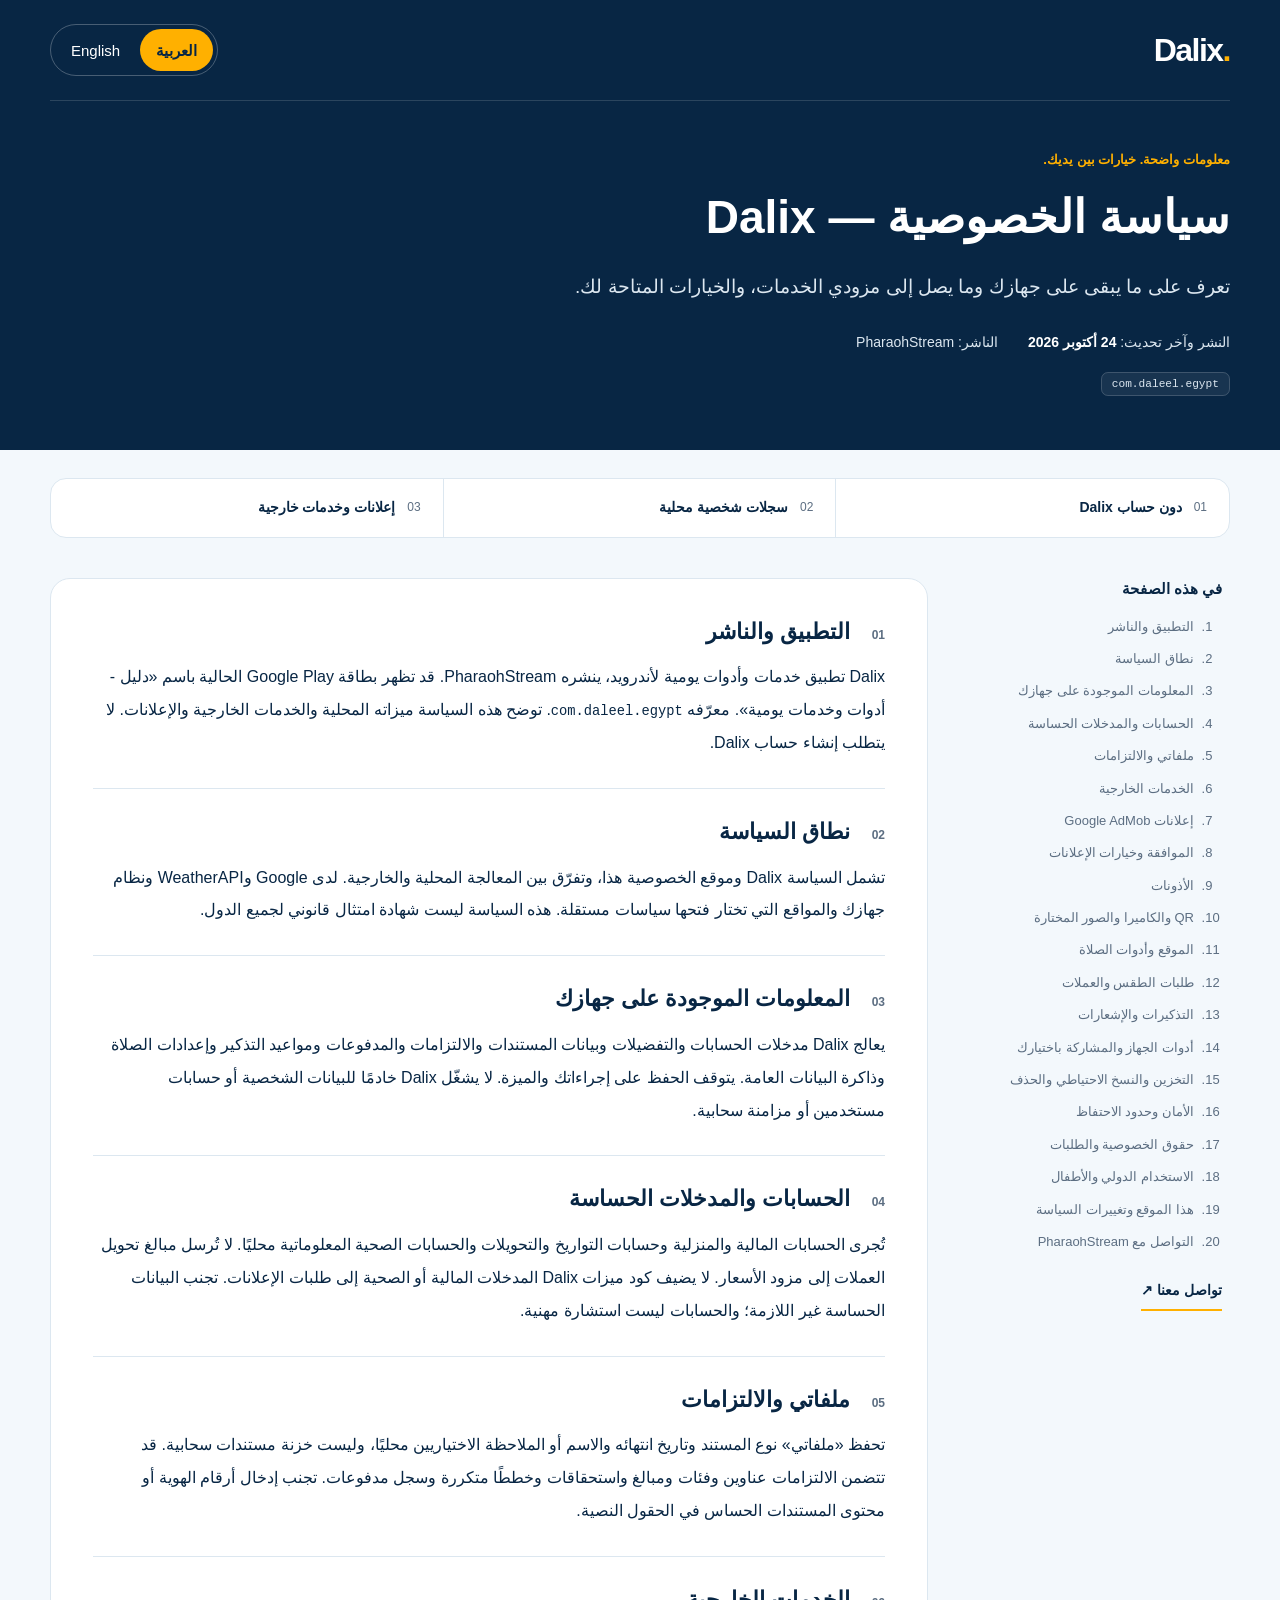
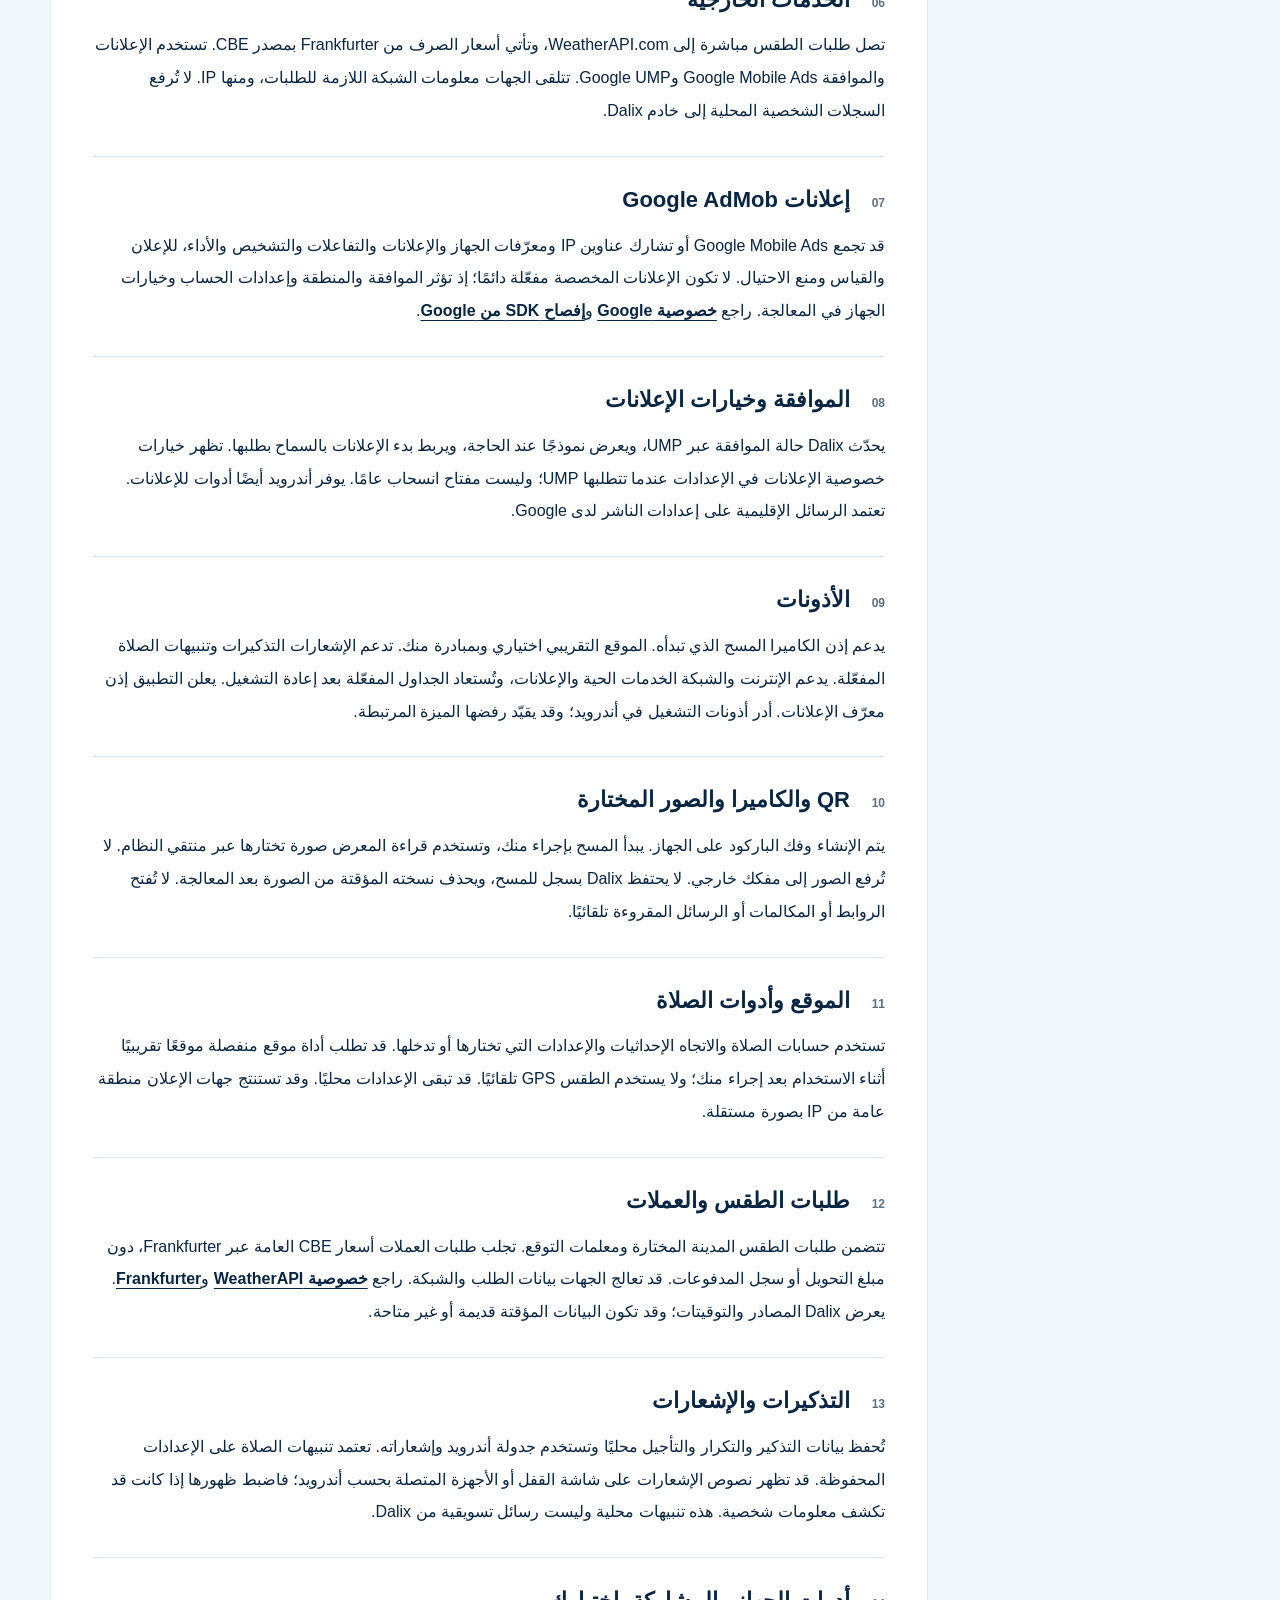
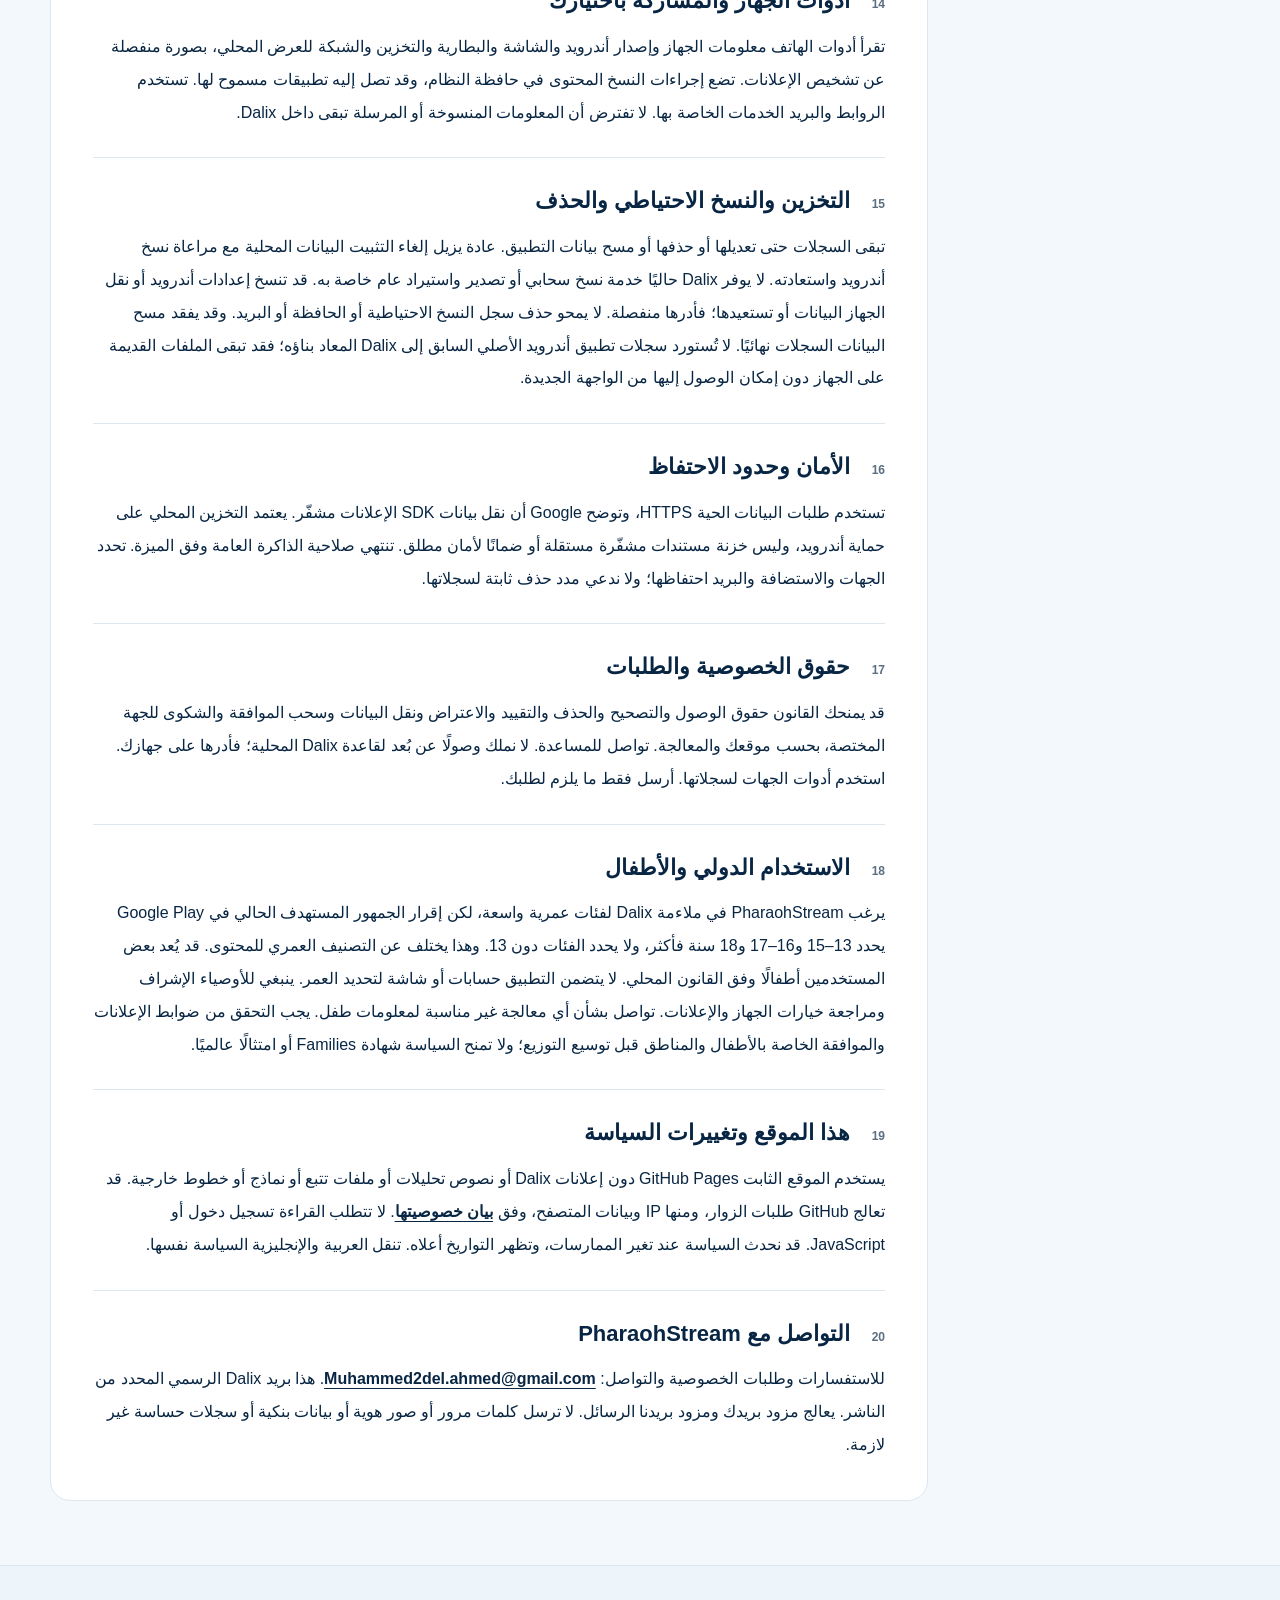
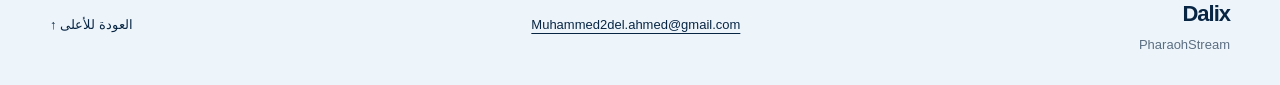
==== commit 05194547: "Identify Dalix and its verified existing Play listing name" ====
--- a/index.html
+++ b/index.html
@@ -8,5 +8,5 @@
 <header class="site-header"><div class="wrap header-inner"><a class="wordmark" href="./" aria-label="Dalix">Dalix<span aria-hidden="true">.</span></a><nav class="language" aria-label="اللغة"><a href="./" lang="ar" dir="rtl" aria-current="page">العربية</a><a href="en/" lang="en" dir="ltr" >English</a></nav></div></header>
 <div class="hero"><div class="wrap"><p class="eyebrow">معلومات واضحة. خيارات بين يديك.</p><h1>سياسة الخصوصية — Dalix</h1><p class="lede">تعرف على ما يبقى على جهازك وما يصل إلى مزودي الخدمات، والخيارات المتاحة لك.</p><div class="hero-meta"><span>النشر وآخر تحديث: <time datetime="2026-10-24">24 أكتوبر 2026</time></span><span>الناشر: <bdi>PharaohStream</bdi></span></div><div class="package"><code>com.daleel.egypt</code></div></div></div>
 <div class="wrap summaries"><span><i aria-hidden="true">01</i>دون حساب Dalix</span><span><i aria-hidden="true">02</i>سجلات شخصية محلية</span><span><i aria-hidden="true">03</i>إعلانات وخدمات خارجية</span></div>
-<div class="wrap layout"><aside><nav class="desktop-toc" aria-label="في هذه الصفحة"><h2>في هذه الصفحة</h2><ol><li><a href="#section-01">التطبيق والناشر</a></li><li><a href="#section-02">نطاق السياسة</a></li><li><a href="#section-03">المعلومات الموجودة على جهازك</a></li><li><a href="#section-04">الحسابات والمدخلات الحساسة</a></li><li><a href="#section-05">ملفاتي والالتزامات</a></li><li><a href="#section-06">الخدمات الخارجية</a></li><li><a href="#section-07">إعلانات Google AdMob</a></li><li><a href="#section-08">الموافقة وخيارات الإعلانات</a></li><li><a href="#section-09">الأذونات</a></li><li><a href="#section-10">QR والكاميرا والصور المختارة</a></li><li><a href="#section-11">الموقع وأدوات الصلاة</a></li><li><a href="#section-12">طلبات الطقس والعملات</a></li><li><a href="#section-13">التذكيرات والإشعارات</a></li><li><a href="#section-14">أدوات الجهاز والمشاركة باختيارك</a></li><li><a href="#section-15">التخزين والنسخ الاحتياطي والحذف</a></li><li><a href="#section-16">الأمان وحدود الاحتفاظ</a></li><li><a href="#section-17">حقوق الخصوصية والطلبات</a></li><li><a href="#section-18">الاستخدام الدولي والأطفال</a></li><li><a href="#section-19">هذا الموقع وتغييرات السياسة</a></li><li><a href="#section-20">التواصل مع PharaohStream</a></li></ol><a class="toc-contact" href="mailto:Muhammed2del.ahmed@gmail.com">تواصل معنا ↗</a></nav><details class="mobile-toc"><summary>في هذه الصفحة</summary><nav aria-label="في هذه الصفحة"><ol><li><a href="#section-01">التطبيق والناشر</a></li><li><a href="#section-02">نطاق السياسة</a></li><li><a href="#section-03">المعلومات الموجودة على جهازك</a></li><li><a href="#section-04">الحسابات والمدخلات الحساسة</a></li><li><a href="#section-05">ملفاتي والالتزامات</a></li><li><a href="#section-06">الخدمات الخارجية</a></li><li><a href="#section-07">إعلانات Google AdMob</a></li><li><a href="#section-08">الموافقة وخيارات الإعلانات</a></li><li><a href="#section-09">الأذونات</a></li><li><a href="#section-10">QR والكاميرا والصور المختارة</a></li><li><a href="#section-11">الموقع وأدوات الصلاة</a></li><li><a href="#section-12">طلبات الطقس والعملات</a></li><li><a href="#section-13">التذكيرات والإشعارات</a></li><li><a href="#section-14">أدوات الجهاز والمشاركة باختيارك</a></li><li><a href="#section-15">التخزين والنسخ الاحتياطي والحذف</a></li><li><a href="#section-16">الأمان وحدود الاحتفاظ</a></li><li><a href="#section-17">حقوق الخصوصية والطلبات</a></li><li><a href="#section-18">الاستخدام الدولي والأطفال</a></li><li><a href="#section-19">هذا الموقع وتغييرات السياسة</a></li><li><a href="#section-20">التواصل مع PharaohStream</a></li></ol></nav></details></aside><main id="policy" tabindex="-1"><section id="section-01" aria-labelledby="heading-01"><h2 id="heading-01"><span class="ordinal" aria-hidden="true">01</span>التطبيق والناشر</h2><p>Dalix تطبيق خدمات وأدوات يومية لأندرويد، ينشره PharaohStream. معرّفه <code>com.daleel.egypt</code>. توضح هذه السياسة ميزاته المحلية والخدمات الخارجية والإعلانات. لا يتطلب إنشاء حساب Dalix.</p></section><section id="section-02" aria-labelledby="heading-02"><h2 id="heading-02"><span class="ordinal" aria-hidden="true">02</span>نطاق السياسة</h2><p>تشمل السياسة Dalix وموقع الخصوصية هذا، وتفرّق بين المعالجة المحلية والخارجية. لدى Google وWeatherAPI ونظام جهازك والمواقع التي تختار فتحها سياسات مستقلة. هذه السياسة ليست شهادة امتثال قانوني لجميع الدول.</p></section><section id="section-03" aria-labelledby="heading-03"><h2 id="heading-03"><span class="ordinal" aria-hidden="true">03</span>المعلومات الموجودة على جهازك</h2><p>يعالج Dalix مدخلات الحسابات والتفضيلات وبيانات المستندات والالتزامات والمدفوعات ومواعيد التذكير وإعدادات الصلاة وذاكرة البيانات العامة. يتوقف الحفظ على إجراءاتك والميزة. لا يشغّل Dalix خادمًا للبيانات الشخصية أو حسابات مستخدمين أو مزامنة سحابية.</p></section><section id="section-04" aria-labelledby="heading-04"><h2 id="heading-04"><span class="ordinal" aria-hidden="true">04</span>الحسابات والمدخلات الحساسة</h2><p>تُجرى الحسابات المالية والمنزلية وحسابات التواريخ والتحويلات والحسابات الصحية المعلوماتية محليًا. لا تُرسل مبالغ تحويل العملات إلى مزود الأسعار. لا يضيف كود ميزات Dalix المدخلات المالية أو الصحية إلى طلبات الإعلانات. تجنب البيانات الحساسة غير اللازمة؛ والحسابات ليست استشارة مهنية.</p></section><section id="section-05" aria-labelledby="heading-05"><h2 id="heading-05"><span class="ordinal" aria-hidden="true">05</span>ملفاتي والالتزامات</h2><p>تحفظ «ملفاتي» نوع المستند وتاريخ انتهائه والاسم أو الملاحظة الاختياريين محليًا، وليست خزنة مستندات سحابية. قد تتضمن الالتزامات عناوين وفئات ومبالغ واستحقاقات وخططًا متكررة وسجل مدفوعات. تجنب إدخال أرقام الهوية أو محتوى المستندات الحساس في الحقول النصية.</p></section><section id="section-06" aria-labelledby="heading-06"><h2 id="heading-06"><span class="ordinal" aria-hidden="true">06</span>الخدمات الخارجية</h2><p>تصل طلبات الطقس مباشرة إلى WeatherAPI.com، وتأتي أسعار الصرف من Frankfurter بمصدر CBE. تستخدم الإعلانات والموافقة Google Mobile Ads وGoogle UMP. تتلقى الجهات معلومات الشبكة اللازمة للطلبات، ومنها IP. لا تُرفع السجلات الشخصية المحلية إلى خادم Dalix.</p></section><section id="section-07" aria-labelledby="heading-07"><h2 id="heading-07"><span class="ordinal" aria-hidden="true">07</span>إعلانات Google AdMob</h2><p>قد تجمع Google Mobile Ads أو تشارك عناوين IP ومعرّفات الجهاز والإعلانات والتفاعلات والتشخيص والأداء، للإعلان والقياس ومنع الاحتيال. لا تكون الإعلانات المخصصة مفعّلة دائمًا؛ إذ تؤثر الموافقة والمنطقة وإعدادات الحساب وخيارات الجهاز في المعالجة. راجع <a href="https://policies.google.com/privacy">خصوصية Google</a> و<a href="https://developers.google.com/admob/android/privacy/play-data-disclosure?hl=en">إفصاح SDK من Google</a>.</p></section><section id="section-08" aria-labelledby="heading-08"><h2 id="heading-08"><span class="ordinal" aria-hidden="true">08</span>الموافقة وخيارات الإعلانات</h2><p>يحدّث Dalix حالة الموافقة عبر UMP، ويعرض نموذجًا عند الحاجة، ويربط بدء الإعلانات بالسماح بطلبها. تظهر خيارات خصوصية الإعلانات في الإعدادات عندما تتطلبها UMP؛ وليست مفتاح انسحاب عامًا. يوفر أندرويد أيضًا أدوات للإعلانات. تعتمد الرسائل الإقليمية على إعدادات الناشر لدى Google.</p></section><section id="section-09" aria-labelledby="heading-09"><h2 id="heading-09"><span class="ordinal" aria-hidden="true">09</span>الأذونات</h2><p>يدعم إذن الكاميرا المسح الذي تبدأه. الموقع التقريبي اختياري وبمبادرة منك. تدعم الإشعارات التذكيرات وتنبيهات الصلاة المفعّلة. يدعم الإنترنت والشبكة الخدمات الحية والإعلانات، وتُستعاد الجداول المفعّلة بعد إعادة التشغيل. يعلن التطبيق إذن معرّف الإعلانات. أدر أذونات التشغيل في أندرويد؛ وقد يقيّد رفضها الميزة المرتبطة.</p></section><section id="section-10" aria-labelledby="heading-10"><h2 id="heading-10"><span class="ordinal" aria-hidden="true">10</span>QR والكاميرا والصور المختارة</h2><p>يتم الإنشاء وفك الباركود على الجهاز. يبدأ المسح بإجراء منك، وتستخدم قراءة المعرض صورة تختارها عبر منتقي النظام. لا تُرفع الصور إلى مفكك خارجي. لا يحتفظ Dalix بسجل للمسح، ويحذف نسخته المؤقتة من الصورة بعد المعالجة. لا تُفتح الروابط أو المكالمات أو الرسائل المقروءة تلقائيًا.</p></section><section id="section-11" aria-labelledby="heading-11"><h2 id="heading-11"><span class="ordinal" aria-hidden="true">11</span>الموقع وأدوات الصلاة</h2><p>تستخدم حسابات الصلاة والاتجاه الإحداثيات والإعدادات التي تختارها أو تدخلها. قد تطلب أداة موقع منفصلة موقعًا تقريبيًا أثناء الاستخدام بعد إجراء منك؛ ولا يستخدم الطقس GPS تلقائيًا. قد تبقى الإعدادات محليًا. وقد تستنتج جهات الإعلان منطقة عامة من IP بصورة مستقلة.</p></section><section id="section-12" aria-labelledby="heading-12"><h2 id="heading-12"><span class="ordinal" aria-hidden="true">12</span>طلبات الطقس والعملات</h2><p>تتضمن طلبات الطقس المدينة المختارة ومعلمات التوقع. تجلب طلبات العملات أسعار CBE العامة عبر Frankfurter، دون مبلغ التحويل أو سجل المدفوعات. قد تعالج الجهات بيانات الطلب والشبكة. راجع <a href="https://www.weatherapi.com/privacy">خصوصية WeatherAPI</a> و<a href="https://frankfurter.dev/">Frankfurter</a>. يعرض Dalix المصادر والتوقيتات؛ وقد تكون البيانات المؤقتة قديمة أو غير متاحة.</p></section><section id="section-13" aria-labelledby="heading-13"><h2 id="heading-13"><span class="ordinal" aria-hidden="true">13</span>التذكيرات والإشعارات</h2><p>تُحفظ بيانات التذكير والتكرار والتأجيل محليًا وتستخدم جدولة أندرويد وإشعاراته. تعتمد تنبيهات الصلاة على الإعدادات المحفوظة. قد تظهر نصوص الإشعارات على شاشة القفل أو الأجهزة المتصلة بحسب أندرويد؛ فاضبط ظهورها إذا كانت قد تكشف معلومات شخصية. هذه تنبيهات محلية وليست رسائل تسويقية من Dalix.</p></section><section id="section-14" aria-labelledby="heading-14"><h2 id="heading-14"><span class="ordinal" aria-hidden="true">14</span>أدوات الجهاز والمشاركة باختيارك</h2><p>تقرأ أدوات الهاتف معلومات الجهاز وإصدار أندرويد والشاشة والبطارية والتخزين والشبكة للعرض المحلي، بصورة منفصلة عن تشخيص الإعلانات. تضع إجراءات النسخ المحتوى في حافظة النظام، وقد تصل إليه تطبيقات مسموح لها. تستخدم الروابط والبريد الخدمات الخاصة بها. لا تفترض أن المعلومات المنسوخة أو المرسلة تبقى داخل Dalix.</p></section><section id="section-15" aria-labelledby="heading-15"><h2 id="heading-15"><span class="ordinal" aria-hidden="true">15</span>التخزين والنسخ الاحتياطي والحذف</h2><p>تبقى السجلات حتى تعديلها أو حذفها أو مسح بيانات التطبيق. عادة يزيل إلغاء التثبيت البيانات المحلية مع مراعاة نسخ أندرويد واستعادته. لا يوفر Dalix حاليًا خدمة نسخ سحابي أو تصدير واستيراد عام خاصة به. قد تنسخ إعدادات أندرويد أو نقل الجهاز البيانات أو تستعيدها؛ فأدرها منفصلة. لا يمحو حذف سجل النسخ الاحتياطية أو الحافظة أو البريد. وقد يفقد مسح البيانات السجلات نهائيًا. لا تُستورد سجلات تطبيق أندرويد الأصلي السابق إلى Dalix المعاد بناؤه؛ فقد تبقى الملفات القديمة على الجهاز دون إمكان الوصول إليها من الواجهة الجديدة.</p></section><section id="section-16" aria-labelledby="heading-16"><h2 id="heading-16"><span class="ordinal" aria-hidden="true">16</span>الأمان وحدود الاحتفاظ</h2><p>تستخدم طلبات البيانات الحية HTTPS، وتوضح Google أن نقل بيانات SDK الإعلانات مشفّر. يعتمد التخزين المحلي على حماية أندرويد، وليس خزنة مستندات مشفّرة مستقلة أو ضمانًا لأمان مطلق. تنتهي صلاحية الذاكرة العامة وفق الميزة. تحدد الجهات والاستضافة والبريد احتفاظها؛ ولا ندعي مدد حذف ثابتة لسجلاتها.</p></section><section id="section-17" aria-labelledby="heading-17"><h2 id="heading-17"><span class="ordinal" aria-hidden="true">17</span>حقوق الخصوصية والطلبات</h2><p>قد يمنحك القانون حقوق الوصول والتصحيح والحذف والتقييد والاعتراض ونقل البيانات وسحب الموافقة والشكوى للجهة المختصة، بحسب موقعك والمعالجة. تواصل للمساعدة. لا نملك وصولًا عن بُعد لقاعدة Dalix المحلية؛ فأدرها على جهازك. استخدم أدوات الجهات لسجلاتها. أرسل فقط ما يلزم لطلبك.</p></section><section id="section-18" aria-labelledby="heading-18"><h2 id="heading-18"><span class="ordinal" aria-hidden="true">18</span>الاستخدام الدولي والأطفال</h2><p>يرغب PharaohStream في ملاءمة Dalix لفئات عمرية واسعة، لكن إقرار الجمهور المستهدف الحالي في Google Play يحدد 13–15 و16–17 و18 سنة فأكثر، ولا يحدد الفئات دون 13. وهذا يختلف عن التصنيف العمري للمحتوى. قد يُعد بعض المستخدمين أطفالًا وفق القانون المحلي. لا يتضمن التطبيق حسابات أو شاشة لتحديد العمر. ينبغي للأوصياء الإشراف ومراجعة خيارات الجهاز والإعلانات. تواصل بشأن أي معالجة غير مناسبة لمعلومات طفل. يجب التحقق من ضوابط الإعلانات والموافقة الخاصة بالأطفال والمناطق قبل توسيع التوزيع؛ ولا تمنح السياسة شهادة Families أو امتثالًا عالميًا.</p></section><section id="section-19" aria-labelledby="heading-19"><h2 id="heading-19"><span class="ordinal" aria-hidden="true">19</span>هذا الموقع وتغييرات السياسة</h2><p>يستخدم الموقع الثابت GitHub Pages دون إعلانات Dalix أو نصوص تحليلات أو ملفات تتبع أو نماذج أو خطوط خارجية. قد تعالج GitHub طلبات الزوار، ومنها IP وبيانات المتصفح، وفق <a href="https://docs.github.com/en/site-policy/privacy-policies/github-general-privacy-statement">بيان خصوصيتها</a>. لا تتطلب القراءة تسجيل دخول أو JavaScript. قد نحدث السياسة عند تغير الممارسات، وتظهر التواريخ أعلاه. تنقل العربية والإنجليزية السياسة نفسها.</p></section><section id="section-20" aria-labelledby="heading-20"><h2 id="heading-20"><span class="ordinal" aria-hidden="true">20</span>التواصل مع PharaohStream</h2><p>للاستفسارات وطلبات الخصوصية والتواصل: <a class="email" href="mailto:Muhammed2del.ahmed@gmail.com">Muhammed2del.ahmed@gmail.com</a>. هذا بريد Dalix الرسمي المحدد من الناشر. يعالج مزود بريدك ومزود بريدنا الرسائل. لا ترسل كلمات مرور أو صور هوية أو بيانات بنكية أو سجلات حساسة غير لازمة.</p></section></main></div>
+<div class="wrap layout"><aside><nav class="desktop-toc" aria-label="في هذه الصفحة"><h2>في هذه الصفحة</h2><ol><li><a href="#section-01">التطبيق والناشر</a></li><li><a href="#section-02">نطاق السياسة</a></li><li><a href="#section-03">المعلومات الموجودة على جهازك</a></li><li><a href="#section-04">الحسابات والمدخلات الحساسة</a></li><li><a href="#section-05">ملفاتي والالتزامات</a></li><li><a href="#section-06">الخدمات الخارجية</a></li><li><a href="#section-07">إعلانات Google AdMob</a></li><li><a href="#section-08">الموافقة وخيارات الإعلانات</a></li><li><a href="#section-09">الأذونات</a></li><li><a href="#section-10">QR والكاميرا والصور المختارة</a></li><li><a href="#section-11">الموقع وأدوات الصلاة</a></li><li><a href="#section-12">طلبات الطقس والعملات</a></li><li><a href="#section-13">التذكيرات والإشعارات</a></li><li><a href="#section-14">أدوات الجهاز والمشاركة باختيارك</a></li><li><a href="#section-15">التخزين والنسخ الاحتياطي والحذف</a></li><li><a href="#section-16">الأمان وحدود الاحتفاظ</a></li><li><a href="#section-17">حقوق الخصوصية والطلبات</a></li><li><a href="#section-18">الاستخدام الدولي والأطفال</a></li><li><a href="#section-19">هذا الموقع وتغييرات السياسة</a></li><li><a href="#section-20">التواصل مع PharaohStream</a></li></ol><a class="toc-contact" href="mailto:Muhammed2del.ahmed@gmail.com">تواصل معنا ↗</a></nav><details class="mobile-toc"><summary>في هذه الصفحة</summary><nav aria-label="في هذه الصفحة"><ol><li><a href="#section-01">التطبيق والناشر</a></li><li><a href="#section-02">نطاق السياسة</a></li><li><a href="#section-03">المعلومات الموجودة على جهازك</a></li><li><a href="#section-04">الحسابات والمدخلات الحساسة</a></li><li><a href="#section-05">ملفاتي والالتزامات</a></li><li><a href="#section-06">الخدمات الخارجية</a></li><li><a href="#section-07">إعلانات Google AdMob</a></li><li><a href="#section-08">الموافقة وخيارات الإعلانات</a></li><li><a href="#section-09">الأذونات</a></li><li><a href="#section-10">QR والكاميرا والصور المختارة</a></li><li><a href="#section-11">الموقع وأدوات الصلاة</a></li><li><a href="#section-12">طلبات الطقس والعملات</a></li><li><a href="#section-13">التذكيرات والإشعارات</a></li><li><a href="#section-14">أدوات الجهاز والمشاركة باختيارك</a></li><li><a href="#section-15">التخزين والنسخ الاحتياطي والحذف</a></li><li><a href="#section-16">الأمان وحدود الاحتفاظ</a></li><li><a href="#section-17">حقوق الخصوصية والطلبات</a></li><li><a href="#section-18">الاستخدام الدولي والأطفال</a></li><li><a href="#section-19">هذا الموقع وتغييرات السياسة</a></li><li><a href="#section-20">التواصل مع PharaohStream</a></li></ol></nav></details></aside><main id="policy" tabindex="-1"><section id="section-01" aria-labelledby="heading-01"><h2 id="heading-01"><span class="ordinal" aria-hidden="true">01</span>التطبيق والناشر</h2><p>Dalix تطبيق خدمات وأدوات يومية لأندرويد، ينشره PharaohStream. قد تظهر بطاقة Google Play الحالية باسم «دليل - أدوات وخدمات يومية». معرّفه <code>com.daleel.egypt</code>. توضح هذه السياسة ميزاته المحلية والخدمات الخارجية والإعلانات. لا يتطلب إنشاء حساب Dalix.</p></section><section id="section-02" aria-labelledby="heading-02"><h2 id="heading-02"><span class="ordinal" aria-hidden="true">02</span>نطاق السياسة</h2><p>تشمل السياسة Dalix وموقع الخصوصية هذا، وتفرّق بين المعالجة المحلية والخارجية. لدى Google وWeatherAPI ونظام جهازك والمواقع التي تختار فتحها سياسات مستقلة. هذه السياسة ليست شهادة امتثال قانوني لجميع الدول.</p></section><section id="section-03" aria-labelledby="heading-03"><h2 id="heading-03"><span class="ordinal" aria-hidden="true">03</span>المعلومات الموجودة على جهازك</h2><p>يعالج Dalix مدخلات الحسابات والتفضيلات وبيانات المستندات والالتزامات والمدفوعات ومواعيد التذكير وإعدادات الصلاة وذاكرة البيانات العامة. يتوقف الحفظ على إجراءاتك والميزة. لا يشغّل Dalix خادمًا للبيانات الشخصية أو حسابات مستخدمين أو مزامنة سحابية.</p></section><section id="section-04" aria-labelledby="heading-04"><h2 id="heading-04"><span class="ordinal" aria-hidden="true">04</span>الحسابات والمدخلات الحساسة</h2><p>تُجرى الحسابات المالية والمنزلية وحسابات التواريخ والتحويلات والحسابات الصحية المعلوماتية محليًا. لا تُرسل مبالغ تحويل العملات إلى مزود الأسعار. لا يضيف كود ميزات Dalix المدخلات المالية أو الصحية إلى طلبات الإعلانات. تجنب البيانات الحساسة غير اللازمة؛ والحسابات ليست استشارة مهنية.</p></section><section id="section-05" aria-labelledby="heading-05"><h2 id="heading-05"><span class="ordinal" aria-hidden="true">05</span>ملفاتي والالتزامات</h2><p>تحفظ «ملفاتي» نوع المستند وتاريخ انتهائه والاسم أو الملاحظة الاختياريين محليًا، وليست خزنة مستندات سحابية. قد تتضمن الالتزامات عناوين وفئات ومبالغ واستحقاقات وخططًا متكررة وسجل مدفوعات. تجنب إدخال أرقام الهوية أو محتوى المستندات الحساس في الحقول النصية.</p></section><section id="section-06" aria-labelledby="heading-06"><h2 id="heading-06"><span class="ordinal" aria-hidden="true">06</span>الخدمات الخارجية</h2><p>تصل طلبات الطقس مباشرة إلى WeatherAPI.com، وتأتي أسعار الصرف من Frankfurter بمصدر CBE. تستخدم الإعلانات والموافقة Google Mobile Ads وGoogle UMP. تتلقى الجهات معلومات الشبكة اللازمة للطلبات، ومنها IP. لا تُرفع السجلات الشخصية المحلية إلى خادم Dalix.</p></section><section id="section-07" aria-labelledby="heading-07"><h2 id="heading-07"><span class="ordinal" aria-hidden="true">07</span>إعلانات Google AdMob</h2><p>قد تجمع Google Mobile Ads أو تشارك عناوين IP ومعرّفات الجهاز والإعلانات والتفاعلات والتشخيص والأداء، للإعلان والقياس ومنع الاحتيال. لا تكون الإعلانات المخصصة مفعّلة دائمًا؛ إذ تؤثر الموافقة والمنطقة وإعدادات الحساب وخيارات الجهاز في المعالجة. راجع <a href="https://policies.google.com/privacy">خصوصية Google</a> و<a href="https://developers.google.com/admob/android/privacy/play-data-disclosure?hl=en">إفصاح SDK من Google</a>.</p></section><section id="section-08" aria-labelledby="heading-08"><h2 id="heading-08"><span class="ordinal" aria-hidden="true">08</span>الموافقة وخيارات الإعلانات</h2><p>يحدّث Dalix حالة الموافقة عبر UMP، ويعرض نموذجًا عند الحاجة، ويربط بدء الإعلانات بالسماح بطلبها. تظهر خيارات خصوصية الإعلانات في الإعدادات عندما تتطلبها UMP؛ وليست مفتاح انسحاب عامًا. يوفر أندرويد أيضًا أدوات للإعلانات. تعتمد الرسائل الإقليمية على إعدادات الناشر لدى Google.</p></section><section id="section-09" aria-labelledby="heading-09"><h2 id="heading-09"><span class="ordinal" aria-hidden="true">09</span>الأذونات</h2><p>يدعم إذن الكاميرا المسح الذي تبدأه. الموقع التقريبي اختياري وبمبادرة منك. تدعم الإشعارات التذكيرات وتنبيهات الصلاة المفعّلة. يدعم الإنترنت والشبكة الخدمات الحية والإعلانات، وتُستعاد الجداول المفعّلة بعد إعادة التشغيل. يعلن التطبيق إذن معرّف الإعلانات. أدر أذونات التشغيل في أندرويد؛ وقد يقيّد رفضها الميزة المرتبطة.</p></section><section id="section-10" aria-labelledby="heading-10"><h2 id="heading-10"><span class="ordinal" aria-hidden="true">10</span>QR والكاميرا والصور المختارة</h2><p>يتم الإنشاء وفك الباركود على الجهاز. يبدأ المسح بإجراء منك، وتستخدم قراءة المعرض صورة تختارها عبر منتقي النظام. لا تُرفع الصور إلى مفكك خارجي. لا يحتفظ Dalix بسجل للمسح، ويحذف نسخته المؤقتة من الصورة بعد المعالجة. لا تُفتح الروابط أو المكالمات أو الرسائل المقروءة تلقائيًا.</p></section><section id="section-11" aria-labelledby="heading-11"><h2 id="heading-11"><span class="ordinal" aria-hidden="true">11</span>الموقع وأدوات الصلاة</h2><p>تستخدم حسابات الصلاة والاتجاه الإحداثيات والإعدادات التي تختارها أو تدخلها. قد تطلب أداة موقع منفصلة موقعًا تقريبيًا أثناء الاستخدام بعد إجراء منك؛ ولا يستخدم الطقس GPS تلقائيًا. قد تبقى الإعدادات محليًا. وقد تستنتج جهات الإعلان منطقة عامة من IP بصورة مستقلة.</p></section><section id="section-12" aria-labelledby="heading-12"><h2 id="heading-12"><span class="ordinal" aria-hidden="true">12</span>طلبات الطقس والعملات</h2><p>تتضمن طلبات الطقس المدينة المختارة ومعلمات التوقع. تجلب طلبات العملات أسعار CBE العامة عبر Frankfurter، دون مبلغ التحويل أو سجل المدفوعات. قد تعالج الجهات بيانات الطلب والشبكة. راجع <a href="https://www.weatherapi.com/privacy">خصوصية WeatherAPI</a> و<a href="https://frankfurter.dev/">Frankfurter</a>. يعرض Dalix المصادر والتوقيتات؛ وقد تكون البيانات المؤقتة قديمة أو غير متاحة.</p></section><section id="section-13" aria-labelledby="heading-13"><h2 id="heading-13"><span class="ordinal" aria-hidden="true">13</span>التذكيرات والإشعارات</h2><p>تُحفظ بيانات التذكير والتكرار والتأجيل محليًا وتستخدم جدولة أندرويد وإشعاراته. تعتمد تنبيهات الصلاة على الإعدادات المحفوظة. قد تظهر نصوص الإشعارات على شاشة القفل أو الأجهزة المتصلة بحسب أندرويد؛ فاضبط ظهورها إذا كانت قد تكشف معلومات شخصية. هذه تنبيهات محلية وليست رسائل تسويقية من Dalix.</p></section><section id="section-14" aria-labelledby="heading-14"><h2 id="heading-14"><span class="ordinal" aria-hidden="true">14</span>أدوات الجهاز والمشاركة باختيارك</h2><p>تقرأ أدوات الهاتف معلومات الجهاز وإصدار أندرويد والشاشة والبطارية والتخزين والشبكة للعرض المحلي، بصورة منفصلة عن تشخيص الإعلانات. تضع إجراءات النسخ المحتوى في حافظة النظام، وقد تصل إليه تطبيقات مسموح لها. تستخدم الروابط والبريد الخدمات الخاصة بها. لا تفترض أن المعلومات المنسوخة أو المرسلة تبقى داخل Dalix.</p></section><section id="section-15" aria-labelledby="heading-15"><h2 id="heading-15"><span class="ordinal" aria-hidden="true">15</span>التخزين والنسخ الاحتياطي والحذف</h2><p>تبقى السجلات حتى تعديلها أو حذفها أو مسح بيانات التطبيق. عادة يزيل إلغاء التثبيت البيانات المحلية مع مراعاة نسخ أندرويد واستعادته. لا يوفر Dalix حاليًا خدمة نسخ سحابي أو تصدير واستيراد عام خاصة به. قد تنسخ إعدادات أندرويد أو نقل الجهاز البيانات أو تستعيدها؛ فأدرها منفصلة. لا يمحو حذف سجل النسخ الاحتياطية أو الحافظة أو البريد. وقد يفقد مسح البيانات السجلات نهائيًا. لا تُستورد سجلات تطبيق أندرويد الأصلي السابق إلى Dalix المعاد بناؤه؛ فقد تبقى الملفات القديمة على الجهاز دون إمكان الوصول إليها من الواجهة الجديدة.</p></section><section id="section-16" aria-labelledby="heading-16"><h2 id="heading-16"><span class="ordinal" aria-hidden="true">16</span>الأمان وحدود الاحتفاظ</h2><p>تستخدم طلبات البيانات الحية HTTPS، وتوضح Google أن نقل بيانات SDK الإعلانات مشفّر. يعتمد التخزين المحلي على حماية أندرويد، وليس خزنة مستندات مشفّرة مستقلة أو ضمانًا لأمان مطلق. تنتهي صلاحية الذاكرة العامة وفق الميزة. تحدد الجهات والاستضافة والبريد احتفاظها؛ ولا ندعي مدد حذف ثابتة لسجلاتها.</p></section><section id="section-17" aria-labelledby="heading-17"><h2 id="heading-17"><span class="ordinal" aria-hidden="true">17</span>حقوق الخصوصية والطلبات</h2><p>قد يمنحك القانون حقوق الوصول والتصحيح والحذف والتقييد والاعتراض ونقل البيانات وسحب الموافقة والشكوى للجهة المختصة، بحسب موقعك والمعالجة. تواصل للمساعدة. لا نملك وصولًا عن بُعد لقاعدة Dalix المحلية؛ فأدرها على جهازك. استخدم أدوات الجهات لسجلاتها. أرسل فقط ما يلزم لطلبك.</p></section><section id="section-18" aria-labelledby="heading-18"><h2 id="heading-18"><span class="ordinal" aria-hidden="true">18</span>الاستخدام الدولي والأطفال</h2><p>يرغب PharaohStream في ملاءمة Dalix لفئات عمرية واسعة، لكن إقرار الجمهور المستهدف الحالي في Google Play يحدد 13–15 و16–17 و18 سنة فأكثر، ولا يحدد الفئات دون 13. وهذا يختلف عن التصنيف العمري للمحتوى. قد يُعد بعض المستخدمين أطفالًا وفق القانون المحلي. لا يتضمن التطبيق حسابات أو شاشة لتحديد العمر. ينبغي للأوصياء الإشراف ومراجعة خيارات الجهاز والإعلانات. تواصل بشأن أي معالجة غير مناسبة لمعلومات طفل. يجب التحقق من ضوابط الإعلانات والموافقة الخاصة بالأطفال والمناطق قبل توسيع التوزيع؛ ولا تمنح السياسة شهادة Families أو امتثالًا عالميًا.</p></section><section id="section-19" aria-labelledby="heading-19"><h2 id="heading-19"><span class="ordinal" aria-hidden="true">19</span>هذا الموقع وتغييرات السياسة</h2><p>يستخدم الموقع الثابت GitHub Pages دون إعلانات Dalix أو نصوص تحليلات أو ملفات تتبع أو نماذج أو خطوط خارجية. قد تعالج GitHub طلبات الزوار، ومنها IP وبيانات المتصفح، وفق <a href="https://docs.github.com/en/site-policy/privacy-policies/github-general-privacy-statement">بيان خصوصيتها</a>. لا تتطلب القراءة تسجيل دخول أو JavaScript. قد نحدث السياسة عند تغير الممارسات، وتظهر التواريخ أعلاه. تنقل العربية والإنجليزية السياسة نفسها.</p></section><section id="section-20" aria-labelledby="heading-20"><h2 id="heading-20"><span class="ordinal" aria-hidden="true">20</span>التواصل مع PharaohStream</h2><p>للاستفسارات وطلبات الخصوصية والتواصل: <a class="email" href="mailto:Muhammed2del.ahmed@gmail.com">Muhammed2del.ahmed@gmail.com</a>. هذا بريد Dalix الرسمي المحدد من الناشر. يعالج مزود بريدك ومزود بريدنا الرسائل. لا ترسل كلمات مرور أو صور هوية أو بيانات بنكية أو سجلات حساسة غير لازمة.</p></section></main></div>
 <footer><div class="wrap footer-inner"><div><strong>Dalix</strong><p>PharaohStream</p></div><a class="email" href="mailto:Muhammed2del.ahmed@gmail.com">Muhammed2del.ahmed@gmail.com</a><a href="#top">العودة للأعلى ↑</a></div></footer></body></html>
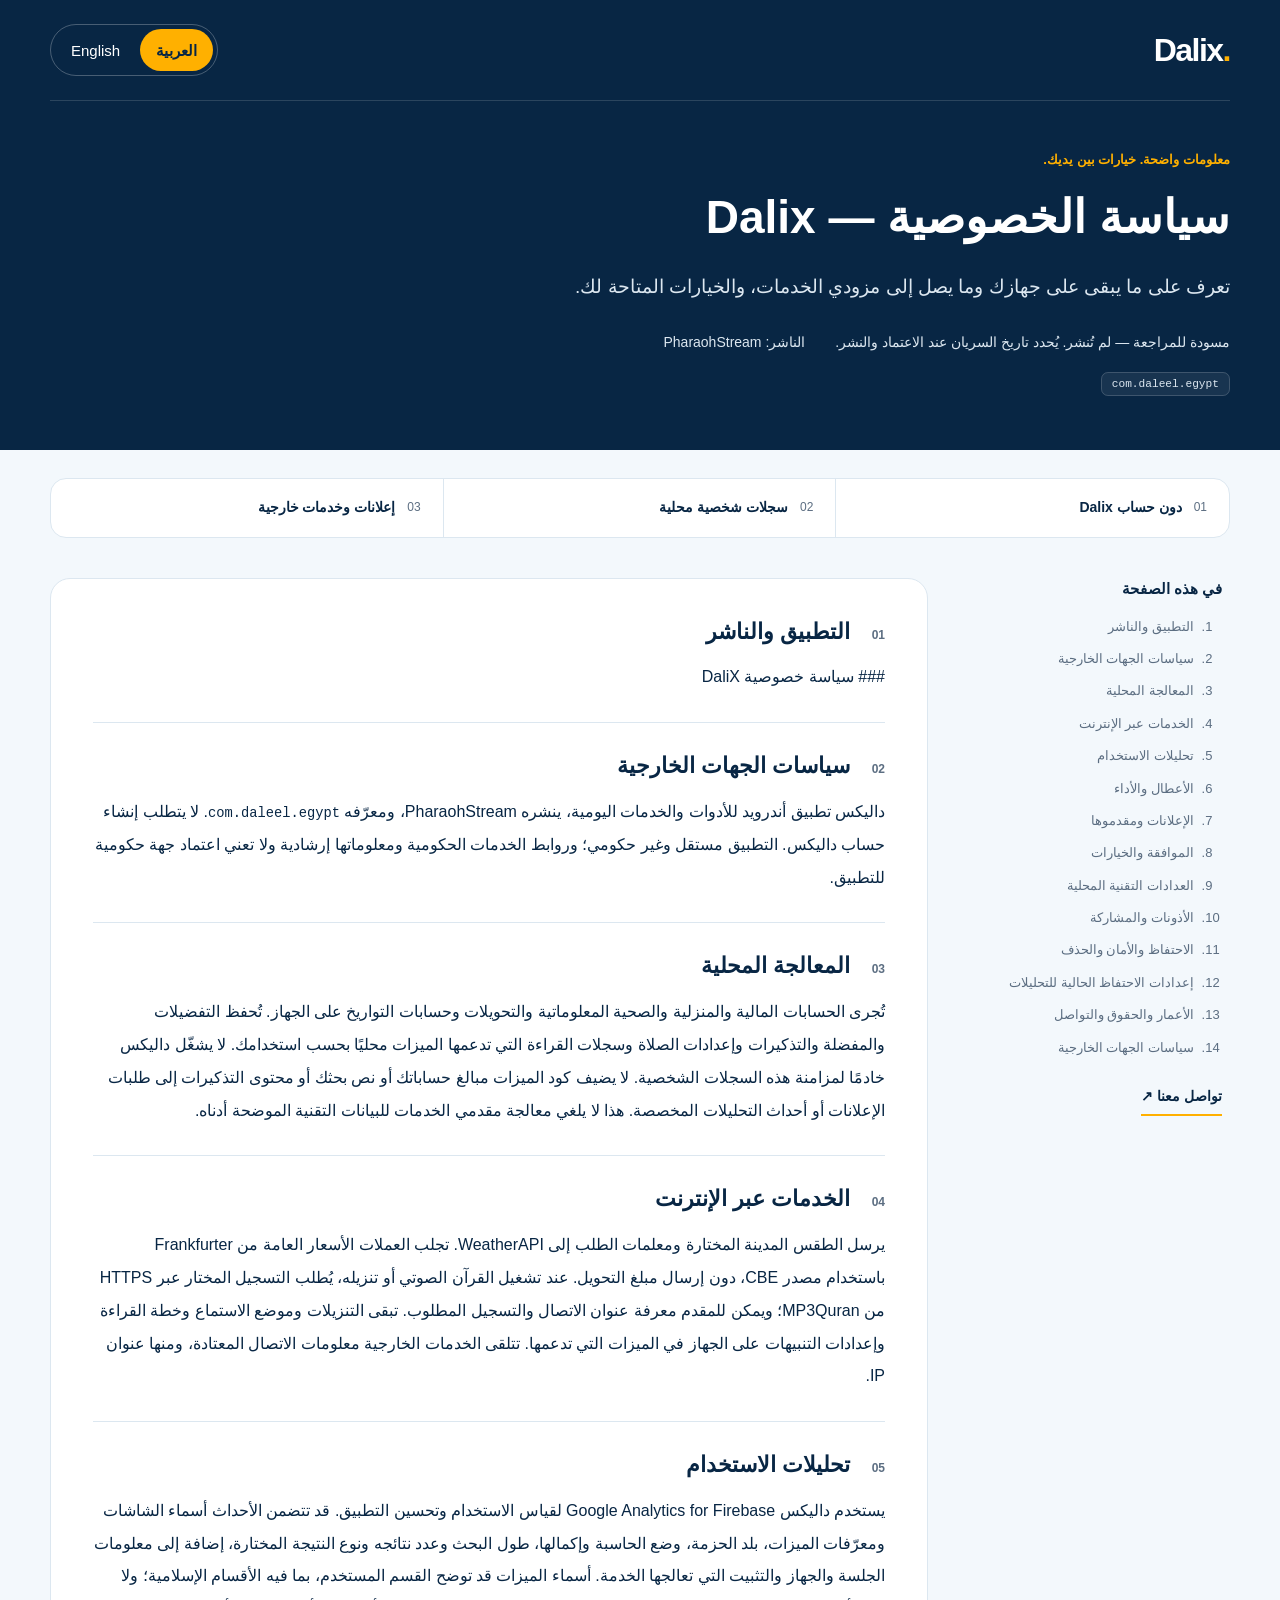
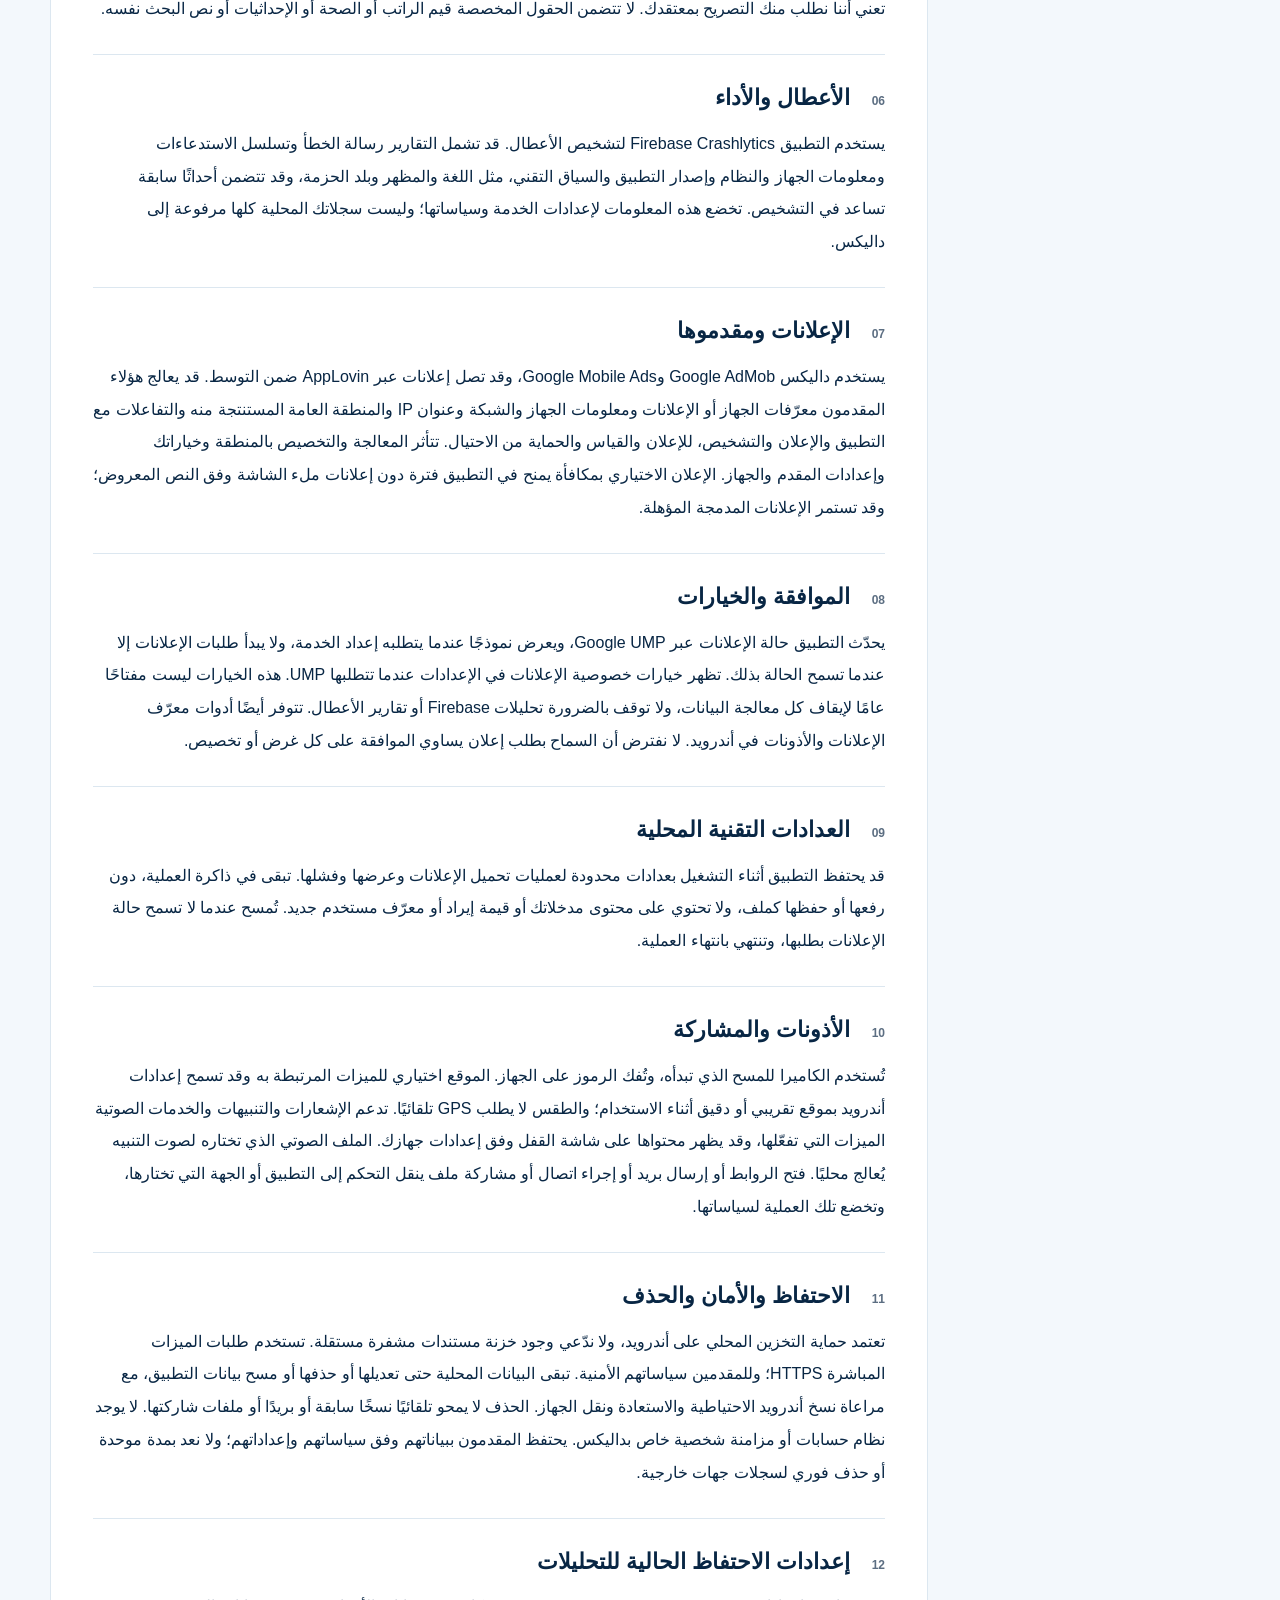
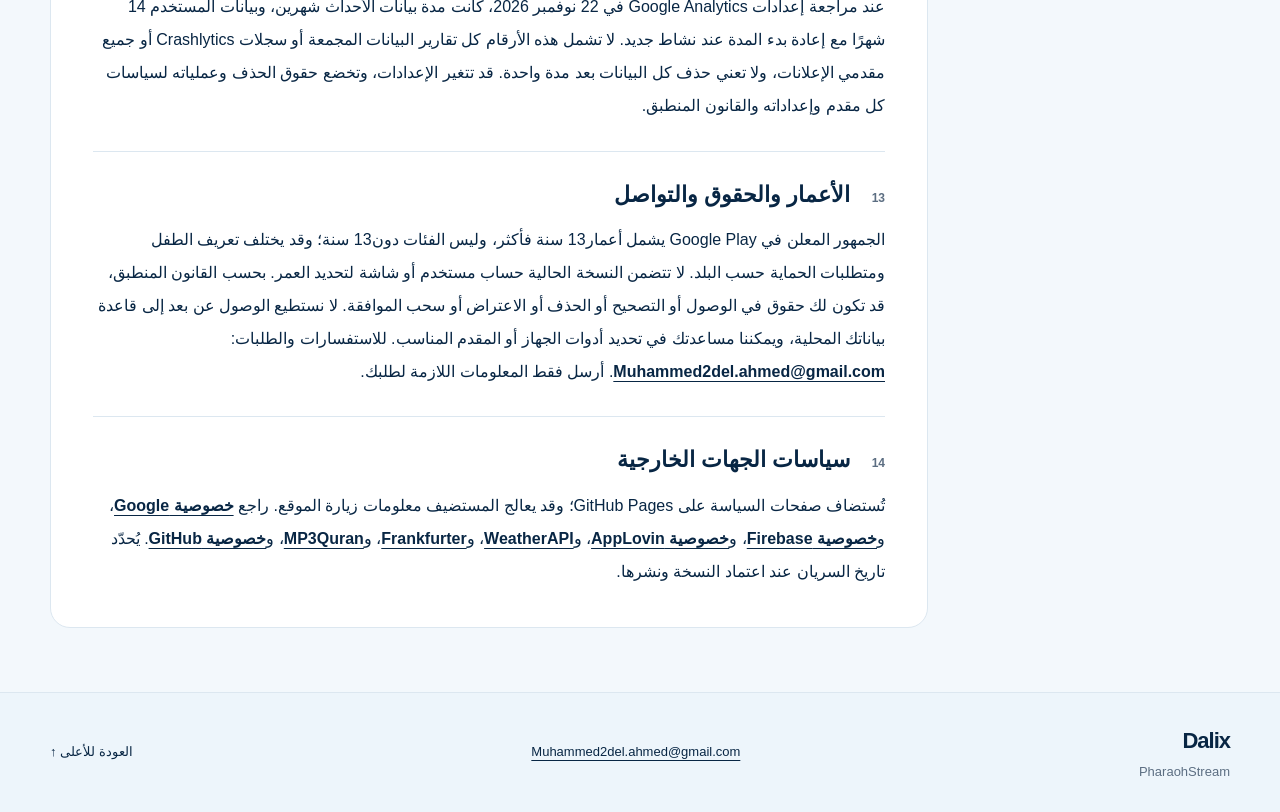
==== commit 9a61f8a3: "Prepare Arabic native SDK privacy disclosures for publisher review" ====
--- a/index.html
+++ b/index.html
@@ -1,12 +1,12 @@
-<!doctype html>
-<html lang="ar" dir="rtl"><head><meta charset="utf-8"><meta name="viewport" content="width=device-width, initial-scale=1"><meta name="color-scheme" content="light">
-<title>سياسة الخصوصية — Dalix</title><meta name="description" content="تعرف على ما يبقى على جهازك وما يصل إلى مزودي الخدمات، والخيارات المتاحة لك."><meta name="referrer" content="no-referrer">
-<meta http-equiv="Content-Security-Policy" content="default-src 'none'; style-src 'self'; img-src 'self'; base-uri 'none'; form-action 'none'; upgrade-insecure-requests">
-<link rel="stylesheet" href="styles.css"><link rel="canonical" href="https://muhammed2del-jpg.github.io/dalix-privacy-policy/"><link rel="alternate" hreflang="ar" href="https://muhammed2del-jpg.github.io/dalix-privacy-policy/"><link rel="alternate" hreflang="en" href="https://muhammed2del-jpg.github.io/dalix-privacy-policy/en/">
-<meta property="og:type" content="website"><meta property="og:title" content="سياسة الخصوصية — Dalix"><meta property="og:description" content="تعرف على ما يبقى على جهازك وما يصل إلى مزودي الخدمات، والخيارات المتاحة لك."><meta property="og:url" content="https://muhammed2del-jpg.github.io/dalix-privacy-policy/"><meta property="og:site_name" content="Dalix — PharaohStream"><meta name="twitter:card" content="summary">
-</head><body id="top"><a class="skip" href="#policy">انتقل إلى السياسة</a>
-<header class="site-header"><div class="wrap header-inner"><a class="wordmark" href="./" aria-label="Dalix">Dalix<span aria-hidden="true">.</span></a><nav class="language" aria-label="اللغة"><a href="./" lang="ar" dir="rtl" aria-current="page">العربية</a><a href="en/" lang="en" dir="ltr" >English</a></nav></div></header>
-<div class="hero"><div class="wrap"><p class="eyebrow">معلومات واضحة. خيارات بين يديك.</p><h1>سياسة الخصوصية — Dalix</h1><p class="lede">تعرف على ما يبقى على جهازك وما يصل إلى مزودي الخدمات، والخيارات المتاحة لك.</p><div class="hero-meta"><span>النشر وآخر تحديث: <time datetime="2026-10-24">24 أكتوبر 2026</time></span><span>الناشر: <bdi>PharaohStream</bdi></span></div><div class="package"><code>com.daleel.egypt</code></div></div></div>
-<div class="wrap summaries"><span><i aria-hidden="true">01</i>دون حساب Dalix</span><span><i aria-hidden="true">02</i>سجلات شخصية محلية</span><span><i aria-hidden="true">03</i>إعلانات وخدمات خارجية</span></div>
-<div class="wrap layout"><aside><nav class="desktop-toc" aria-label="في هذه الصفحة"><h2>في هذه الصفحة</h2><ol><li><a href="#section-01">التطبيق والناشر</a></li><li><a href="#section-02">نطاق السياسة</a></li><li><a href="#section-03">المعلومات الموجودة على جهازك</a></li><li><a href="#section-04">الحسابات والمدخلات الحساسة</a></li><li><a href="#section-05">ملفاتي والالتزامات</a></li><li><a href="#section-06">الخدمات الخارجية</a></li><li><a href="#section-07">إعلانات Google AdMob</a></li><li><a href="#section-08">الموافقة وخيارات الإعلانات</a></li><li><a href="#section-09">الأذونات</a></li><li><a href="#section-10">QR والكاميرا والصور المختارة</a></li><li><a href="#section-11">الموقع وأدوات الصلاة</a></li><li><a href="#section-12">طلبات الطقس والعملات</a></li><li><a href="#section-13">التذكيرات والإشعارات</a></li><li><a href="#section-14">أدوات الجهاز والمشاركة باختيارك</a></li><li><a href="#section-15">التخزين والنسخ الاحتياطي والحذف</a></li><li><a href="#section-16">الأمان وحدود الاحتفاظ</a></li><li><a href="#section-17">حقوق الخصوصية والطلبات</a></li><li><a href="#section-18">الاستخدام الدولي والأطفال</a></li><li><a href="#section-19">هذا الموقع وتغييرات السياسة</a></li><li><a href="#section-20">التواصل مع PharaohStream</a></li></ol><a class="toc-contact" href="mailto:Muhammed2del.ahmed@gmail.com">تواصل معنا ↗</a></nav><details class="mobile-toc"><summary>في هذه الصفحة</summary><nav aria-label="في هذه الصفحة"><ol><li><a href="#section-01">التطبيق والناشر</a></li><li><a href="#section-02">نطاق السياسة</a></li><li><a href="#section-03">المعلومات الموجودة على جهازك</a></li><li><a href="#section-04">الحسابات والمدخلات الحساسة</a></li><li><a href="#section-05">ملفاتي والالتزامات</a></li><li><a href="#section-06">الخدمات الخارجية</a></li><li><a href="#section-07">إعلانات Google AdMob</a></li><li><a href="#section-08">الموافقة وخيارات الإعلانات</a></li><li><a href="#section-09">الأذونات</a></li><li><a href="#section-10">QR والكاميرا والصور المختارة</a></li><li><a href="#section-11">الموقع وأدوات الصلاة</a></li><li><a href="#section-12">طلبات الطقس والعملات</a></li><li><a href="#section-13">التذكيرات والإشعارات</a></li><li><a href="#section-14">أدوات الجهاز والمشاركة باختيارك</a></li><li><a href="#section-15">التخزين والنسخ الاحتياطي والحذف</a></li><li><a href="#section-16">الأمان وحدود الاحتفاظ</a></li><li><a href="#section-17">حقوق الخصوصية والطلبات</a></li><li><a href="#section-18">الاستخدام الدولي والأطفال</a></li><li><a href="#section-19">هذا الموقع وتغييرات السياسة</a></li><li><a href="#section-20">التواصل مع PharaohStream</a></li></ol></nav></details></aside><main id="policy" tabindex="-1"><section id="section-01" aria-labelledby="heading-01"><h2 id="heading-01"><span class="ordinal" aria-hidden="true">01</span>التطبيق والناشر</h2><p>Dalix تطبيق خدمات وأدوات يومية لأندرويد، ينشره PharaohStream. قد تظهر بطاقة Google Play الحالية باسم «دليل - أدوات وخدمات يومية». معرّفه <code>com.daleel.egypt</code>. توضح هذه السياسة ميزاته المحلية والخدمات الخارجية والإعلانات. لا يتطلب إنشاء حساب Dalix.</p></section><section id="section-02" aria-labelledby="heading-02"><h2 id="heading-02"><span class="ordinal" aria-hidden="true">02</span>نطاق السياسة</h2><p>تشمل السياسة Dalix وموقع الخصوصية هذا، وتفرّق بين المعالجة المحلية والخارجية. لدى Google وWeatherAPI ونظام جهازك والمواقع التي تختار فتحها سياسات مستقلة. هذه السياسة ليست شهادة امتثال قانوني لجميع الدول.</p></section><section id="section-03" aria-labelledby="heading-03"><h2 id="heading-03"><span class="ordinal" aria-hidden="true">03</span>المعلومات الموجودة على جهازك</h2><p>يعالج Dalix مدخلات الحسابات والتفضيلات وبيانات المستندات والالتزامات والمدفوعات ومواعيد التذكير وإعدادات الصلاة وذاكرة البيانات العامة. يتوقف الحفظ على إجراءاتك والميزة. لا يشغّل Dalix خادمًا للبيانات الشخصية أو حسابات مستخدمين أو مزامنة سحابية.</p></section><section id="section-04" aria-labelledby="heading-04"><h2 id="heading-04"><span class="ordinal" aria-hidden="true">04</span>الحسابات والمدخلات الحساسة</h2><p>تُجرى الحسابات المالية والمنزلية وحسابات التواريخ والتحويلات والحسابات الصحية المعلوماتية محليًا. لا تُرسل مبالغ تحويل العملات إلى مزود الأسعار. لا يضيف كود ميزات Dalix المدخلات المالية أو الصحية إلى طلبات الإعلانات. تجنب البيانات الحساسة غير اللازمة؛ والحسابات ليست استشارة مهنية.</p></section><section id="section-05" aria-labelledby="heading-05"><h2 id="heading-05"><span class="ordinal" aria-hidden="true">05</span>ملفاتي والالتزامات</h2><p>تحفظ «ملفاتي» نوع المستند وتاريخ انتهائه والاسم أو الملاحظة الاختياريين محليًا، وليست خزنة مستندات سحابية. قد تتضمن الالتزامات عناوين وفئات ومبالغ واستحقاقات وخططًا متكررة وسجل مدفوعات. تجنب إدخال أرقام الهوية أو محتوى المستندات الحساس في الحقول النصية.</p></section><section id="section-06" aria-labelledby="heading-06"><h2 id="heading-06"><span class="ordinal" aria-hidden="true">06</span>الخدمات الخارجية</h2><p>تصل طلبات الطقس مباشرة إلى WeatherAPI.com، وتأتي أسعار الصرف من Frankfurter بمصدر CBE. تستخدم الإعلانات والموافقة Google Mobile Ads وGoogle UMP. تتلقى الجهات معلومات الشبكة اللازمة للطلبات، ومنها IP. لا تُرفع السجلات الشخصية المحلية إلى خادم Dalix.</p></section><section id="section-07" aria-labelledby="heading-07"><h2 id="heading-07"><span class="ordinal" aria-hidden="true">07</span>إعلانات Google AdMob</h2><p>قد تجمع Google Mobile Ads أو تشارك عناوين IP ومعرّفات الجهاز والإعلانات والتفاعلات والتشخيص والأداء، للإعلان والقياس ومنع الاحتيال. لا تكون الإعلانات المخصصة مفعّلة دائمًا؛ إذ تؤثر الموافقة والمنطقة وإعدادات الحساب وخيارات الجهاز في المعالجة. راجع <a href="https://policies.google.com/privacy">خصوصية Google</a> و<a href="https://developers.google.com/admob/android/privacy/play-data-disclosure?hl=en">إفصاح SDK من Google</a>.</p></section><section id="section-08" aria-labelledby="heading-08"><h2 id="heading-08"><span class="ordinal" aria-hidden="true">08</span>الموافقة وخيارات الإعلانات</h2><p>يحدّث Dalix حالة الموافقة عبر UMP، ويعرض نموذجًا عند الحاجة، ويربط بدء الإعلانات بالسماح بطلبها. تظهر خيارات خصوصية الإعلانات في الإعدادات عندما تتطلبها UMP؛ وليست مفتاح انسحاب عامًا. يوفر أندرويد أيضًا أدوات للإعلانات. تعتمد الرسائل الإقليمية على إعدادات الناشر لدى Google.</p></section><section id="section-09" aria-labelledby="heading-09"><h2 id="heading-09"><span class="ordinal" aria-hidden="true">09</span>الأذونات</h2><p>يدعم إذن الكاميرا المسح الذي تبدأه. الموقع التقريبي اختياري وبمبادرة منك. تدعم الإشعارات التذكيرات وتنبيهات الصلاة المفعّلة. يدعم الإنترنت والشبكة الخدمات الحية والإعلانات، وتُستعاد الجداول المفعّلة بعد إعادة التشغيل. يعلن التطبيق إذن معرّف الإعلانات. أدر أذونات التشغيل في أندرويد؛ وقد يقيّد رفضها الميزة المرتبطة.</p></section><section id="section-10" aria-labelledby="heading-10"><h2 id="heading-10"><span class="ordinal" aria-hidden="true">10</span>QR والكاميرا والصور المختارة</h2><p>يتم الإنشاء وفك الباركود على الجهاز. يبدأ المسح بإجراء منك، وتستخدم قراءة المعرض صورة تختارها عبر منتقي النظام. لا تُرفع الصور إلى مفكك خارجي. لا يحتفظ Dalix بسجل للمسح، ويحذف نسخته المؤقتة من الصورة بعد المعالجة. لا تُفتح الروابط أو المكالمات أو الرسائل المقروءة تلقائيًا.</p></section><section id="section-11" aria-labelledby="heading-11"><h2 id="heading-11"><span class="ordinal" aria-hidden="true">11</span>الموقع وأدوات الصلاة</h2><p>تستخدم حسابات الصلاة والاتجاه الإحداثيات والإعدادات التي تختارها أو تدخلها. قد تطلب أداة موقع منفصلة موقعًا تقريبيًا أثناء الاستخدام بعد إجراء منك؛ ولا يستخدم الطقس GPS تلقائيًا. قد تبقى الإعدادات محليًا. وقد تستنتج جهات الإعلان منطقة عامة من IP بصورة مستقلة.</p></section><section id="section-12" aria-labelledby="heading-12"><h2 id="heading-12"><span class="ordinal" aria-hidden="true">12</span>طلبات الطقس والعملات</h2><p>تتضمن طلبات الطقس المدينة المختارة ومعلمات التوقع. تجلب طلبات العملات أسعار CBE العامة عبر Frankfurter، دون مبلغ التحويل أو سجل المدفوعات. قد تعالج الجهات بيانات الطلب والشبكة. راجع <a href="https://www.weatherapi.com/privacy">خصوصية WeatherAPI</a> و<a href="https://frankfurter.dev/">Frankfurter</a>. يعرض Dalix المصادر والتوقيتات؛ وقد تكون البيانات المؤقتة قديمة أو غير متاحة.</p></section><section id="section-13" aria-labelledby="heading-13"><h2 id="heading-13"><span class="ordinal" aria-hidden="true">13</span>التذكيرات والإشعارات</h2><p>تُحفظ بيانات التذكير والتكرار والتأجيل محليًا وتستخدم جدولة أندرويد وإشعاراته. تعتمد تنبيهات الصلاة على الإعدادات المحفوظة. قد تظهر نصوص الإشعارات على شاشة القفل أو الأجهزة المتصلة بحسب أندرويد؛ فاضبط ظهورها إذا كانت قد تكشف معلومات شخصية. هذه تنبيهات محلية وليست رسائل تسويقية من Dalix.</p></section><section id="section-14" aria-labelledby="heading-14"><h2 id="heading-14"><span class="ordinal" aria-hidden="true">14</span>أدوات الجهاز والمشاركة باختيارك</h2><p>تقرأ أدوات الهاتف معلومات الجهاز وإصدار أندرويد والشاشة والبطارية والتخزين والشبكة للعرض المحلي، بصورة منفصلة عن تشخيص الإعلانات. تضع إجراءات النسخ المحتوى في حافظة النظام، وقد تصل إليه تطبيقات مسموح لها. تستخدم الروابط والبريد الخدمات الخاصة بها. لا تفترض أن المعلومات المنسوخة أو المرسلة تبقى داخل Dalix.</p></section><section id="section-15" aria-labelledby="heading-15"><h2 id="heading-15"><span class="ordinal" aria-hidden="true">15</span>التخزين والنسخ الاحتياطي والحذف</h2><p>تبقى السجلات حتى تعديلها أو حذفها أو مسح بيانات التطبيق. عادة يزيل إلغاء التثبيت البيانات المحلية مع مراعاة نسخ أندرويد واستعادته. لا يوفر Dalix حاليًا خدمة نسخ سحابي أو تصدير واستيراد عام خاصة به. قد تنسخ إعدادات أندرويد أو نقل الجهاز البيانات أو تستعيدها؛ فأدرها منفصلة. لا يمحو حذف سجل النسخ الاحتياطية أو الحافظة أو البريد. وقد يفقد مسح البيانات السجلات نهائيًا. لا تُستورد سجلات تطبيق أندرويد الأصلي السابق إلى Dalix المعاد بناؤه؛ فقد تبقى الملفات القديمة على الجهاز دون إمكان الوصول إليها من الواجهة الجديدة.</p></section><section id="section-16" aria-labelledby="heading-16"><h2 id="heading-16"><span class="ordinal" aria-hidden="true">16</span>الأمان وحدود الاحتفاظ</h2><p>تستخدم طلبات البيانات الحية HTTPS، وتوضح Google أن نقل بيانات SDK الإعلانات مشفّر. يعتمد التخزين المحلي على حماية أندرويد، وليس خزنة مستندات مشفّرة مستقلة أو ضمانًا لأمان مطلق. تنتهي صلاحية الذاكرة العامة وفق الميزة. تحدد الجهات والاستضافة والبريد احتفاظها؛ ولا ندعي مدد حذف ثابتة لسجلاتها.</p></section><section id="section-17" aria-labelledby="heading-17"><h2 id="heading-17"><span class="ordinal" aria-hidden="true">17</span>حقوق الخصوصية والطلبات</h2><p>قد يمنحك القانون حقوق الوصول والتصحيح والحذف والتقييد والاعتراض ونقل البيانات وسحب الموافقة والشكوى للجهة المختصة، بحسب موقعك والمعالجة. تواصل للمساعدة. لا نملك وصولًا عن بُعد لقاعدة Dalix المحلية؛ فأدرها على جهازك. استخدم أدوات الجهات لسجلاتها. أرسل فقط ما يلزم لطلبك.</p></section><section id="section-18" aria-labelledby="heading-18"><h2 id="heading-18"><span class="ordinal" aria-hidden="true">18</span>الاستخدام الدولي والأطفال</h2><p>يرغب PharaohStream في ملاءمة Dalix لفئات عمرية واسعة، لكن إقرار الجمهور المستهدف الحالي في Google Play يحدد 13–15 و16–17 و18 سنة فأكثر، ولا يحدد الفئات دون 13. وهذا يختلف عن التصنيف العمري للمحتوى. قد يُعد بعض المستخدمين أطفالًا وفق القانون المحلي. لا يتضمن التطبيق حسابات أو شاشة لتحديد العمر. ينبغي للأوصياء الإشراف ومراجعة خيارات الجهاز والإعلانات. تواصل بشأن أي معالجة غير مناسبة لمعلومات طفل. يجب التحقق من ضوابط الإعلانات والموافقة الخاصة بالأطفال والمناطق قبل توسيع التوزيع؛ ولا تمنح السياسة شهادة Families أو امتثالًا عالميًا.</p></section><section id="section-19" aria-labelledby="heading-19"><h2 id="heading-19"><span class="ordinal" aria-hidden="true">19</span>هذا الموقع وتغييرات السياسة</h2><p>يستخدم الموقع الثابت GitHub Pages دون إعلانات Dalix أو نصوص تحليلات أو ملفات تتبع أو نماذج أو خطوط خارجية. قد تعالج GitHub طلبات الزوار، ومنها IP وبيانات المتصفح، وفق <a href="https://docs.github.com/en/site-policy/privacy-policies/github-general-privacy-statement">بيان خصوصيتها</a>. لا تتطلب القراءة تسجيل دخول أو JavaScript. قد نحدث السياسة عند تغير الممارسات، وتظهر التواريخ أعلاه. تنقل العربية والإنجليزية السياسة نفسها.</p></section><section id="section-20" aria-labelledby="heading-20"><h2 id="heading-20"><span class="ordinal" aria-hidden="true">20</span>التواصل مع PharaohStream</h2><p>للاستفسارات وطلبات الخصوصية والتواصل: <a class="email" href="mailto:Muhammed2del.ahmed@gmail.com">Muhammed2del.ahmed@gmail.com</a>. هذا بريد Dalix الرسمي المحدد من الناشر. يعالج مزود بريدك ومزود بريدنا الرسائل. لا ترسل كلمات مرور أو صور هوية أو بيانات بنكية أو سجلات حساسة غير لازمة.</p></section></main></div>
-<footer><div class="wrap footer-inner"><div><strong>Dalix</strong><p>PharaohStream</p></div><a class="email" href="mailto:Muhammed2del.ahmed@gmail.com">Muhammed2del.ahmed@gmail.com</a><a href="#top">العودة للأعلى ↑</a></div></footer></body></html>+<!doctype html>
+<html lang="ar" dir="rtl"><head><meta charset="utf-8"><meta name="viewport" content="width=device-width, initial-scale=1"><meta name="color-scheme" content="light">
+<title>سياسة الخصوصية — Dalix</title><meta name="description" content="تعرف على ما يبقى على جهازك وما يصل إلى مزودي الخدمات، والخيارات المتاحة لك."><meta name="referrer" content="no-referrer">
+<meta http-equiv="Content-Security-Policy" content="default-src 'none'; style-src 'self'; img-src 'self'; base-uri 'none'; form-action 'none'; upgrade-insecure-requests">
+<link rel="stylesheet" href="styles.css"><link rel="canonical" href="https://muhammed2del-jpg.github.io/dalix-privacy-policy/"><link rel="alternate" hreflang="ar" href="https://muhammed2del-jpg.github.io/dalix-privacy-policy/"><link rel="alternate" hreflang="en" href="https://muhammed2del-jpg.github.io/dalix-privacy-policy/en/">
+<meta property="og:type" content="website"><meta property="og:title" content="سياسة الخصوصية — Dalix"><meta property="og:description" content="تعرف على ما يبقى على جهازك وما يصل إلى مزودي الخدمات، والخيارات المتاحة لك."><meta property="og:url" content="https://muhammed2del-jpg.github.io/dalix-privacy-policy/"><meta property="og:site_name" content="Dalix — PharaohStream"><meta name="twitter:card" content="summary">
+</head><body id="top"><a class="skip" href="#policy">انتقل إلى السياسة</a>
+<header class="site-header"><div class="wrap header-inner"><a class="wordmark" href="./" aria-label="Dalix">Dalix<span aria-hidden="true">.</span></a><nav class="language" aria-label="اللغة"><a href="./" lang="ar" dir="rtl" aria-current="page">العربية</a><a href="en/" lang="en" dir="ltr" >English</a></nav></div></header>
+<div class="hero"><div class="wrap"><p class="eyebrow">معلومات واضحة. خيارات بين يديك.</p><h1>سياسة الخصوصية — Dalix</h1><p class="lede">تعرف على ما يبقى على جهازك وما يصل إلى مزودي الخدمات، والخيارات المتاحة لك.</p><div class="hero-meta"><span>مسودة للمراجعة — لم تُنشر. يُحدد تاريخ السريان عند الاعتماد والنشر.</span><span>الناشر: <bdi>PharaohStream</bdi></span></div><div class="package"><code>com.daleel.egypt</code></div></div></div>
+<div class="wrap summaries"><span><i aria-hidden="true">01</i>دون حساب Dalix</span><span><i aria-hidden="true">02</i>سجلات شخصية محلية</span><span><i aria-hidden="true">03</i>إعلانات وخدمات خارجية</span></div>
+<div class="wrap layout"><aside><nav class="desktop-toc" aria-label="في هذه الصفحة"><h2>في هذه الصفحة</h2><ol><li><a href="#section-01">التطبيق والناشر</a></li><li><a href="#section-02">سياسات الجهات الخارجية</a></li><li><a href="#section-03">المعالجة المحلية</a></li><li><a href="#section-04">الخدمات عبر الإنترنت</a></li><li><a href="#section-05">تحليلات الاستخدام</a></li><li><a href="#section-06">الأعطال والأداء</a></li><li><a href="#section-07">الإعلانات ومقدموها</a></li><li><a href="#section-08">الموافقة والخيارات</a></li><li><a href="#section-09">العدادات التقنية المحلية</a></li><li><a href="#section-10">الأذونات والمشاركة</a></li><li><a href="#section-11">الاحتفاظ والأمان والحذف</a></li><li><a href="#section-12">إعدادات الاحتفاظ الحالية للتحليلات</a></li><li><a href="#section-13">الأعمار والحقوق والتواصل</a></li><li><a href="#section-14">سياسات الجهات الخارجية</a></li></ol><a class="toc-contact" href="mailto:Muhammed2del.ahmed@gmail.com">تواصل معنا ↗</a></nav><details class="mobile-toc"><summary>في هذه الصفحة</summary><nav aria-label="في هذه الصفحة"><ol><li><a href="#section-01">التطبيق والناشر</a></li><li><a href="#section-02">سياسات الجهات الخارجية</a></li><li><a href="#section-03">المعالجة المحلية</a></li><li><a href="#section-04">الخدمات عبر الإنترنت</a></li><li><a href="#section-05">تحليلات الاستخدام</a></li><li><a href="#section-06">الأعطال والأداء</a></li><li><a href="#section-07">الإعلانات ومقدموها</a></li><li><a href="#section-08">الموافقة والخيارات</a></li><li><a href="#section-09">العدادات التقنية المحلية</a></li><li><a href="#section-10">الأذونات والمشاركة</a></li><li><a href="#section-11">الاحتفاظ والأمان والحذف</a></li><li><a href="#section-12">إعدادات الاحتفاظ الحالية للتحليلات</a></li><li><a href="#section-13">الأعمار والحقوق والتواصل</a></li><li><a href="#section-14">سياسات الجهات الخارجية</a></li></ol></nav></details></aside><main id="policy" tabindex="-1"><section id="section-01" aria-labelledby="heading-01"><h2 id="heading-01"><span class="ordinal" aria-hidden="true">01</span>التطبيق والناشر</h2><p>### سياسة خصوصية DaliX</p></section><section id="section-02" aria-labelledby="heading-02"><h2 id="heading-02"><span class="ordinal" aria-hidden="true">02</span>سياسات الجهات الخارجية</h2><p>داليكس تطبيق أندرويد للأدوات والخدمات اليومية، ينشره PharaohStream، ومعرّفه <code>com.daleel.egypt</code>. لا يتطلب إنشاء حساب داليكس. التطبيق مستقل وغير حكومي؛ وروابط الخدمات الحكومية ومعلوماتها إرشادية ولا تعني اعتماد جهة حكومية للتطبيق.</p></section><section id="section-03" aria-labelledby="heading-03"><h2 id="heading-03"><span class="ordinal" aria-hidden="true">03</span>المعالجة المحلية</h2><p>تُجرى الحسابات المالية والمنزلية والصحية المعلوماتية والتحويلات وحسابات التواريخ على الجهاز. تُحفظ التفضيلات والمفضلة والتذكيرات وإعدادات الصلاة وسجلات القراءة التي تدعمها الميزات محليًا بحسب استخدامك. لا يشغّل داليكس خادمًا لمزامنة هذه السجلات الشخصية. لا يضيف كود الميزات مبالغ حساباتك أو نص بحثك أو محتوى التذكيرات إلى طلبات الإعلانات أو أحداث التحليلات المخصصة. هذا لا يلغي معالجة مقدمي الخدمات للبيانات التقنية الموضحة أدناه.</p></section><section id="section-04" aria-labelledby="heading-04"><h2 id="heading-04"><span class="ordinal" aria-hidden="true">04</span>الخدمات عبر الإنترنت</h2><p>يرسل الطقس المدينة المختارة ومعلمات الطلب إلى WeatherAPI. تجلب العملات الأسعار العامة من Frankfurter باستخدام مصدر CBE، دون إرسال مبلغ التحويل. عند تشغيل القرآن الصوتي أو تنزيله، يُطلب التسجيل المختار عبر HTTPS من MP3Quran؛ ويمكن للمقدم معرفة عنوان الاتصال والتسجيل المطلوب. تبقى التنزيلات وموضع الاستماع وخطة القراءة وإعدادات التنبيهات على الجهاز في الميزات التي تدعمها. تتلقى الخدمات الخارجية معلومات الاتصال المعتادة، ومنها عنوان IP.</p></section><section id="section-05" aria-labelledby="heading-05"><h2 id="heading-05"><span class="ordinal" aria-hidden="true">05</span>تحليلات الاستخدام</h2><p>يستخدم داليكس Google Analytics for Firebase لقياس الاستخدام وتحسين التطبيق. قد تتضمن الأحداث أسماء الشاشات ومعرّفات الميزات، بلد الحزمة، وضع الحاسبة وإكمالها، طول البحث وعدد نتائجه ونوع النتيجة المختارة، إضافة إلى معلومات الجلسة والجهاز والتثبيت التي تعالجها الخدمة. أسماء الميزات قد توضح القسم المستخدم، بما فيه الأقسام الإسلامية؛ ولا تعني أننا نطلب منك التصريح بمعتقدك. لا تتضمن الحقول المخصصة قيم الراتب أو الصحة أو الإحداثيات أو نص البحث نفسه.</p></section><section id="section-06" aria-labelledby="heading-06"><h2 id="heading-06"><span class="ordinal" aria-hidden="true">06</span>الأعطال والأداء</h2><p>يستخدم التطبيق Firebase Crashlytics لتشخيص الأعطال. قد تشمل التقارير رسالة الخطأ وتسلسل الاستدعاءات ومعلومات الجهاز والنظام وإصدار التطبيق والسياق التقني، مثل اللغة والمظهر وبلد الحزمة، وقد تتضمن أحداثًا سابقة تساعد في التشخيص. تخضع هذه المعلومات لإعدادات الخدمة وسياساتها؛ وليست سجلاتك المحلية كلها مرفوعة إلى داليكس.</p></section><section id="section-07" aria-labelledby="heading-07"><h2 id="heading-07"><span class="ordinal" aria-hidden="true">07</span>الإعلانات ومقدموها</h2><p>يستخدم داليكس Google AdMob وGoogle Mobile Ads، وقد تصل إعلانات عبر AppLovin ضمن التوسط. قد يعالج هؤلاء المقدمون معرّفات الجهاز أو الإعلانات ومعلومات الجهاز والشبكة وعنوان IP والمنطقة العامة المستنتجة منه والتفاعلات مع التطبيق والإعلان والتشخيص، للإعلان والقياس والحماية من الاحتيال. تتأثر المعالجة والتخصيص بالمنطقة وخياراتك وإعدادات المقدم والجهاز. الإعلان الاختياري بمكافأة يمنح في التطبيق فترة دون إعلانات ملء الشاشة وفق النص المعروض؛ وقد تستمر الإعلانات المدمجة المؤهلة.</p></section><section id="section-08" aria-labelledby="heading-08"><h2 id="heading-08"><span class="ordinal" aria-hidden="true">08</span>الموافقة والخيارات</h2><p>يحدّث التطبيق حالة الإعلانات عبر Google UMP، ويعرض نموذجًا عندما يتطلبه إعداد الخدمة، ولا يبدأ طلبات الإعلانات إلا عندما تسمح الحالة بذلك. تظهر خيارات خصوصية الإعلانات في الإعدادات عندما تتطلبها UMP. هذه الخيارات ليست مفتاحًا عامًا لإيقاف كل معالجة البيانات، ولا توقف بالضرورة تحليلات Firebase أو تقارير الأعطال. تتوفر أيضًا أدوات معرّف الإعلانات والأذونات في أندرويد. لا نفترض أن السماح بطلب إعلان يساوي الموافقة على كل غرض أو تخصيص.</p></section><section id="section-09" aria-labelledby="heading-09"><h2 id="heading-09"><span class="ordinal" aria-hidden="true">09</span>العدادات التقنية المحلية</h2><p>قد يحتفظ التطبيق أثناء التشغيل بعدادات محدودة لعمليات تحميل الإعلانات وعرضها وفشلها. تبقى في ذاكرة العملية، دون رفعها أو حفظها كملف، ولا تحتوي على محتوى مدخلاتك أو قيمة إيراد أو معرّف مستخدم جديد. تُمسح عندما لا تسمح حالة الإعلانات بطلبها، وتنتهي بانتهاء العملية.</p></section><section id="section-10" aria-labelledby="heading-10"><h2 id="heading-10"><span class="ordinal" aria-hidden="true">10</span>الأذونات والمشاركة</h2><p>تُستخدم الكاميرا للمسح الذي تبدأه، وتُفك الرموز على الجهاز. الموقع اختياري للميزات المرتبطة به وقد تسمح إعدادات أندرويد بموقع تقريبي أو دقيق أثناء الاستخدام؛ والطقس لا يطلب GPS تلقائيًا. تدعم الإشعارات والتنبيهات والخدمات الصوتية الميزات التي تفعّلها، وقد يظهر محتواها على شاشة القفل وفق إعدادات جهازك. الملف الصوتي الذي تختاره لصوت التنبيه يُعالج محليًا. فتح الروابط أو إرسال بريد أو إجراء اتصال أو مشاركة ملف ينقل التحكم إلى التطبيق أو الجهة التي تختارها، وتخضع تلك العملية لسياساتها.</p></section><section id="section-11" aria-labelledby="heading-11"><h2 id="heading-11"><span class="ordinal" aria-hidden="true">11</span>الاحتفاظ والأمان والحذف</h2><p>تعتمد حماية التخزين المحلي على أندرويد، ولا ندّعي وجود خزنة مستندات مشفرة مستقلة. تستخدم طلبات الميزات المباشرة HTTPS؛ وللمقدمين سياساتهم الأمنية. تبقى البيانات المحلية حتى تعديلها أو حذفها أو مسح بيانات التطبيق، مع مراعاة نسخ أندرويد الاحتياطية والاستعادة ونقل الجهاز. الحذف لا يمحو تلقائيًا نسخًا سابقة أو بريدًا أو ملفات شاركتها. لا يوجد نظام حسابات أو مزامنة شخصية خاص بداليكس. يحتفظ المقدمون ببياناتهم وفق سياساتهم وإعداداتهم؛ ولا نعد بمدة موحدة أو حذف فوري لسجلات جهات خارجية.</p></section><section id="section-12" aria-labelledby="heading-12"><h2 id="heading-12"><span class="ordinal" aria-hidden="true">12</span>إعدادات الاحتفاظ الحالية للتحليلات</h2><p>عند مراجعة إعدادات Google Analytics في 22 نوفمبر 2026، كانت مدة بيانات الأحداث شهرين، وبيانات المستخدم 14 شهرًا مع إعادة بدء المدة عند نشاط جديد. لا تشمل هذه الأرقام كل تقارير البيانات المجمعة أو سجلات Crashlytics أو جميع مقدمي الإعلانات، ولا تعني حذف كل البيانات بعد مدة واحدة. قد تتغير الإعدادات، وتخضع حقوق الحذف وعملياته لسياسات كل مقدم وإعداداته والقانون المنطبق.</p></section><section id="section-13" aria-labelledby="heading-13"><h2 id="heading-13"><span class="ordinal" aria-hidden="true">13</span>الأعمار والحقوق والتواصل</h2><p>الجمهور المعلن في Google Play يشمل أعمار13 سنة فأكثر، وليس الفئات دون13 سنة؛ وقد يختلف تعريف الطفل ومتطلبات الحماية حسب البلد. لا تتضمن النسخة الحالية حساب مستخدم أو شاشة لتحديد العمر. بحسب القانون المنطبق، قد تكون لك حقوق في الوصول أو التصحيح أو الحذف أو الاعتراض أو سحب الموافقة. لا نستطيع الوصول عن بعد إلى قاعدة بياناتك المحلية، ويمكننا مساعدتك في تحديد أدوات الجهاز أو المقدم المناسب. للاستفسارات والطلبات: <a href="mailto:Muhammed2del.ahmed@gmail.com">Muhammed2del.ahmed@gmail.com</a>. أرسل فقط المعلومات اللازمة لطلبك.</p></section><section id="section-14" aria-labelledby="heading-14"><h2 id="heading-14"><span class="ordinal" aria-hidden="true">14</span>سياسات الجهات الخارجية</h2><p>تُستضاف صفحات السياسة على GitHub Pages؛ وقد يعالج المستضيف معلومات زيارة الموقع. راجع <a href="https://policies.google.com/privacy">خصوصية Google</a>، و<a href="https://firebase.google.com/support/privacy">خصوصية Firebase</a>، و<a href="https://legal.applovin.com/privacy/">خصوصية AppLovin</a>، و<a href="https://www.weatherapi.com/privacy">WeatherAPI</a>، و<a href="https://frankfurter.dev/">Frankfurter</a>، و<a href="https://mp3quran.net/eng/privacy">MP3Quran</a>، و<a href="https://docs.github.com/en/site-policy/privacy-policies/github-general-privacy-statement">خصوصية GitHub</a>. يُحدّد تاريخ السريان عند اعتماد النسخة ونشرها.</p></section></main></div>
+<footer><div class="wrap footer-inner"><div><strong>Dalix</strong><p>PharaohStream</p></div><a class="email" href="mailto:Muhammed2del.ahmed@gmail.com">Muhammed2del.ahmed@gmail.com</a><a href="#top">العودة للأعلى ↑</a></div></footer></body></html>
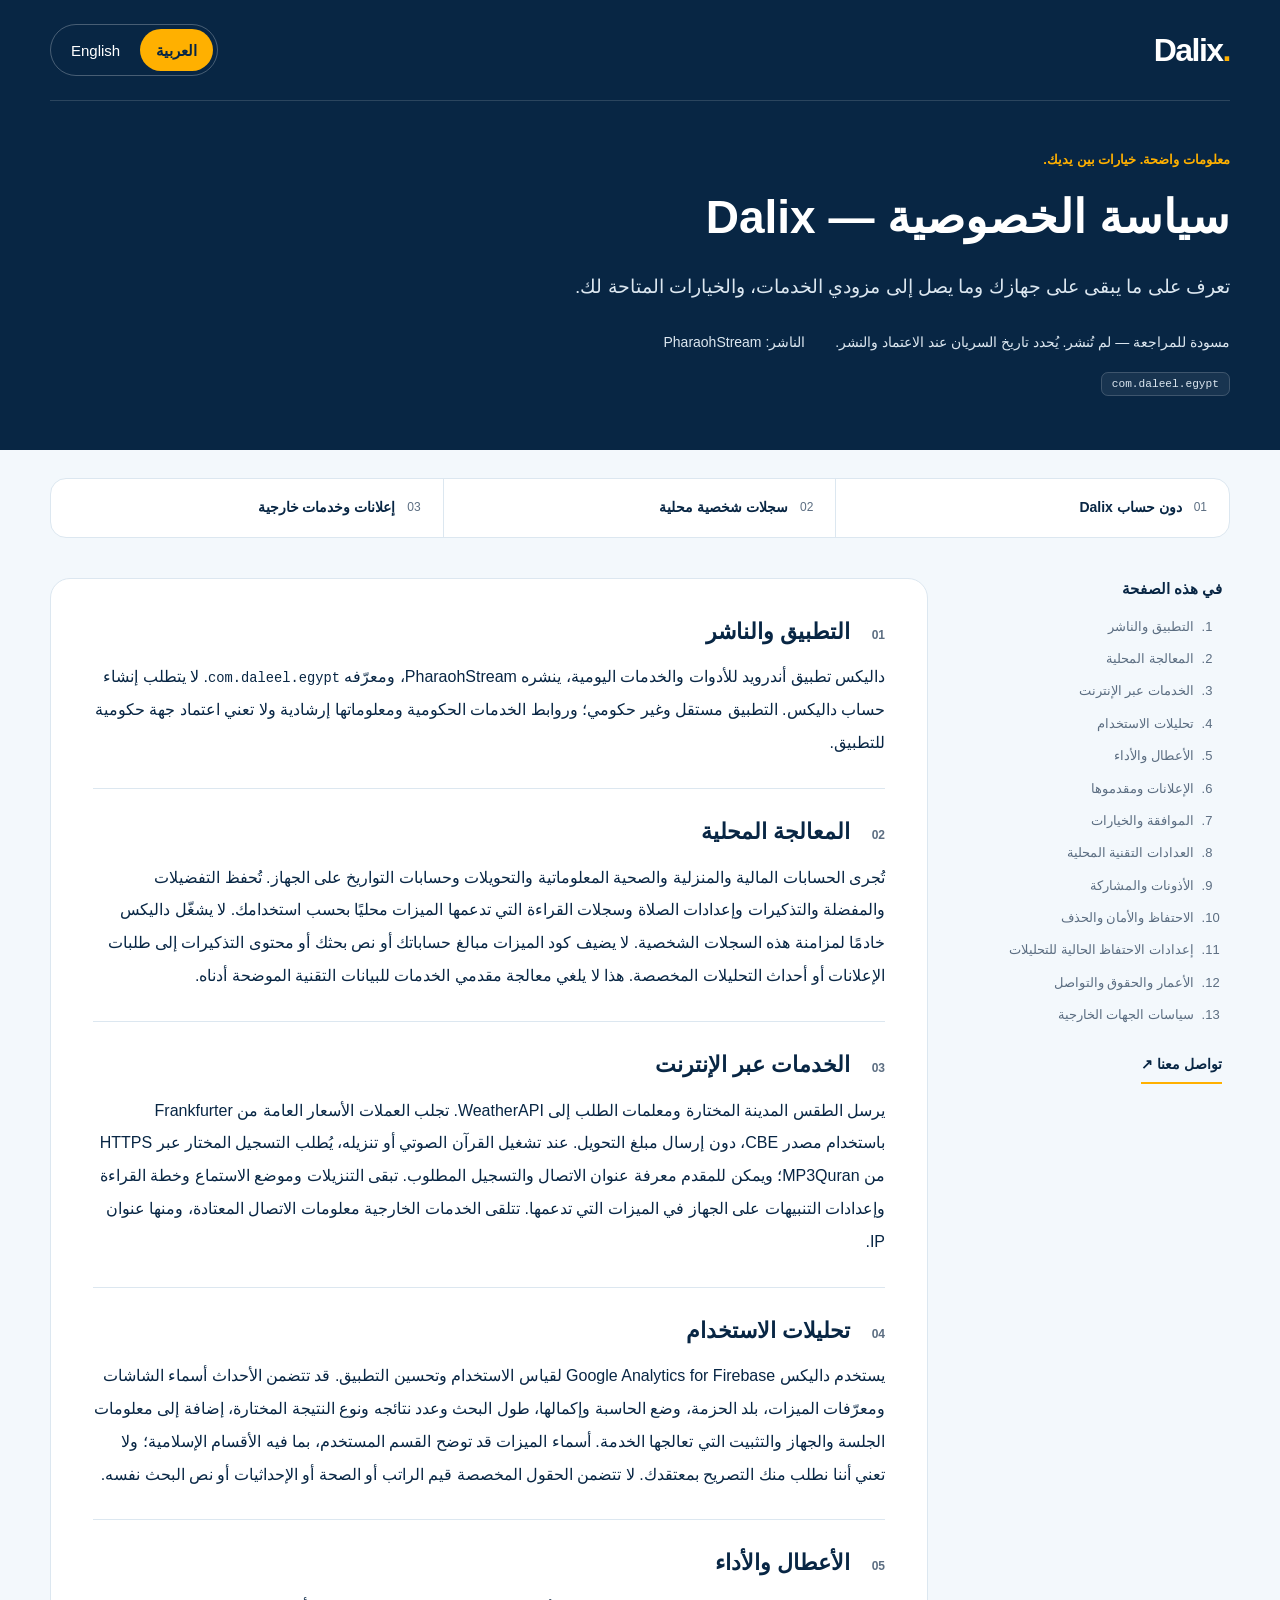
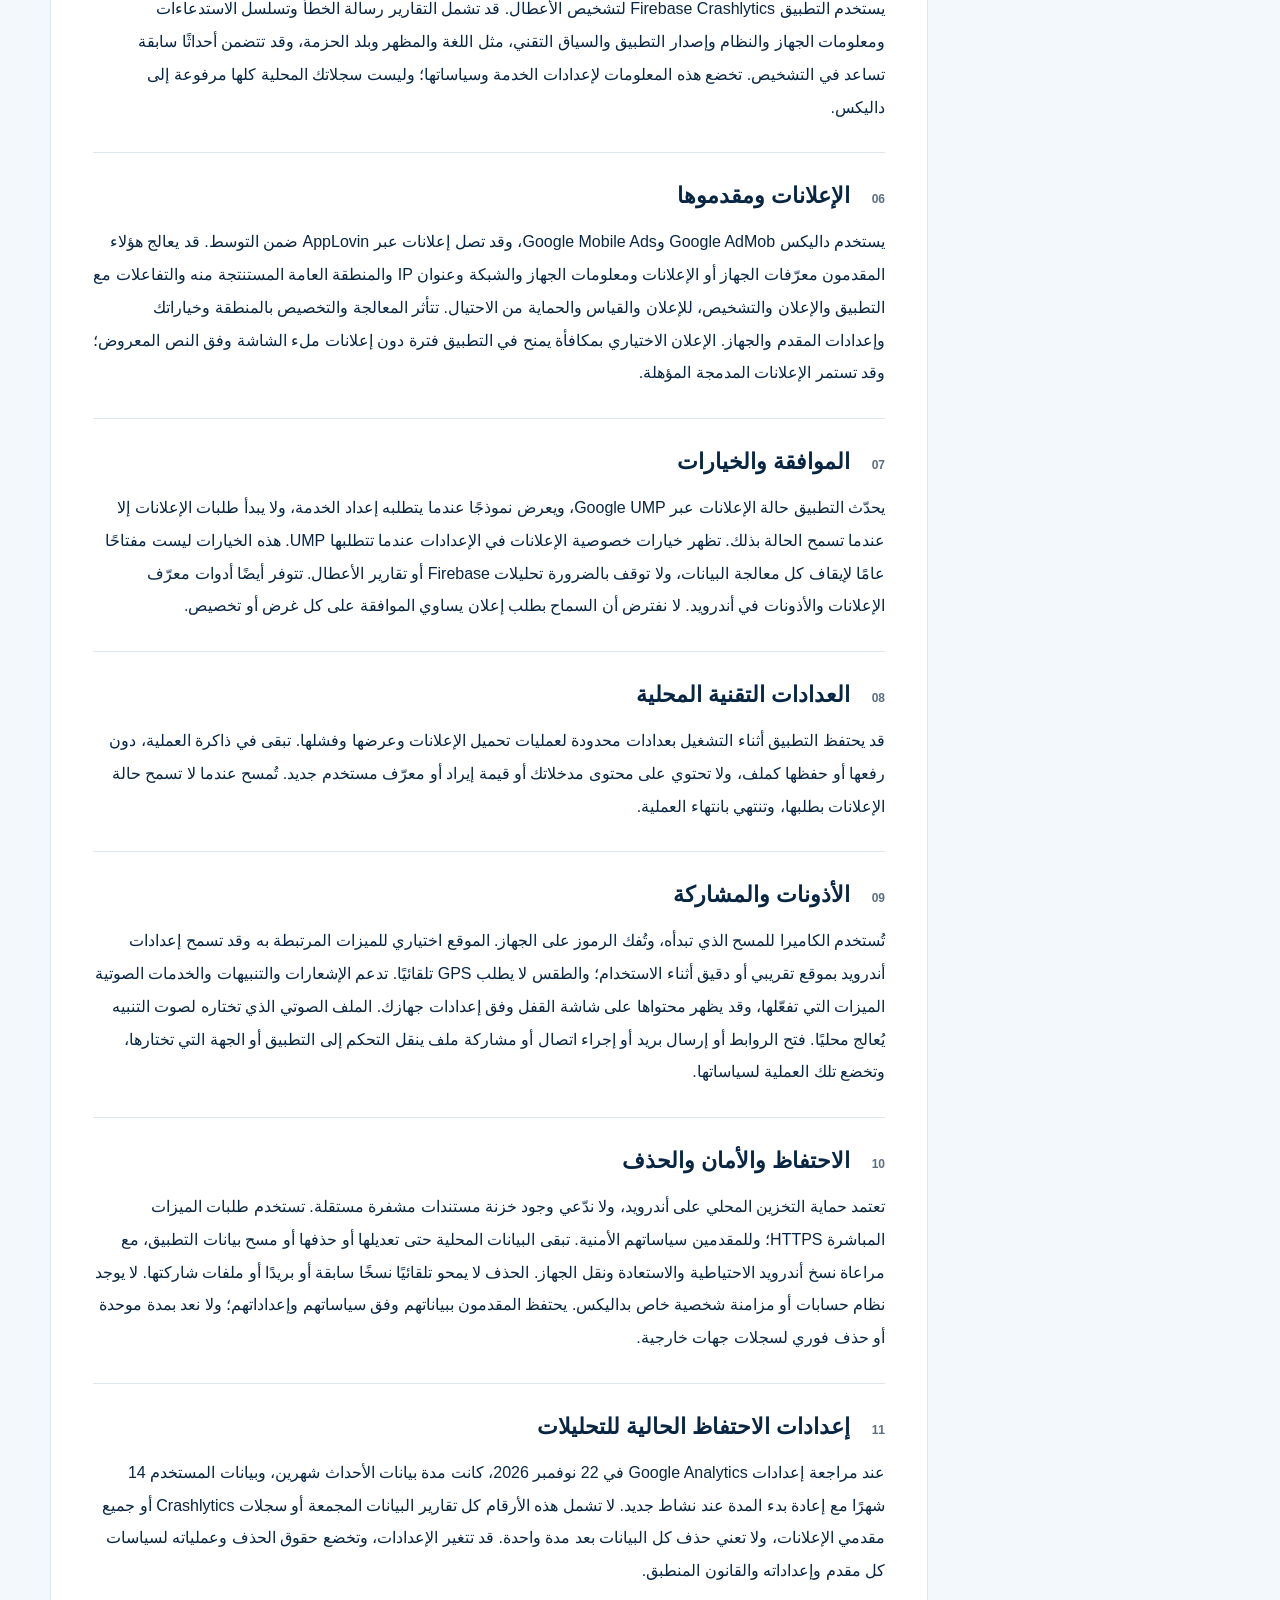
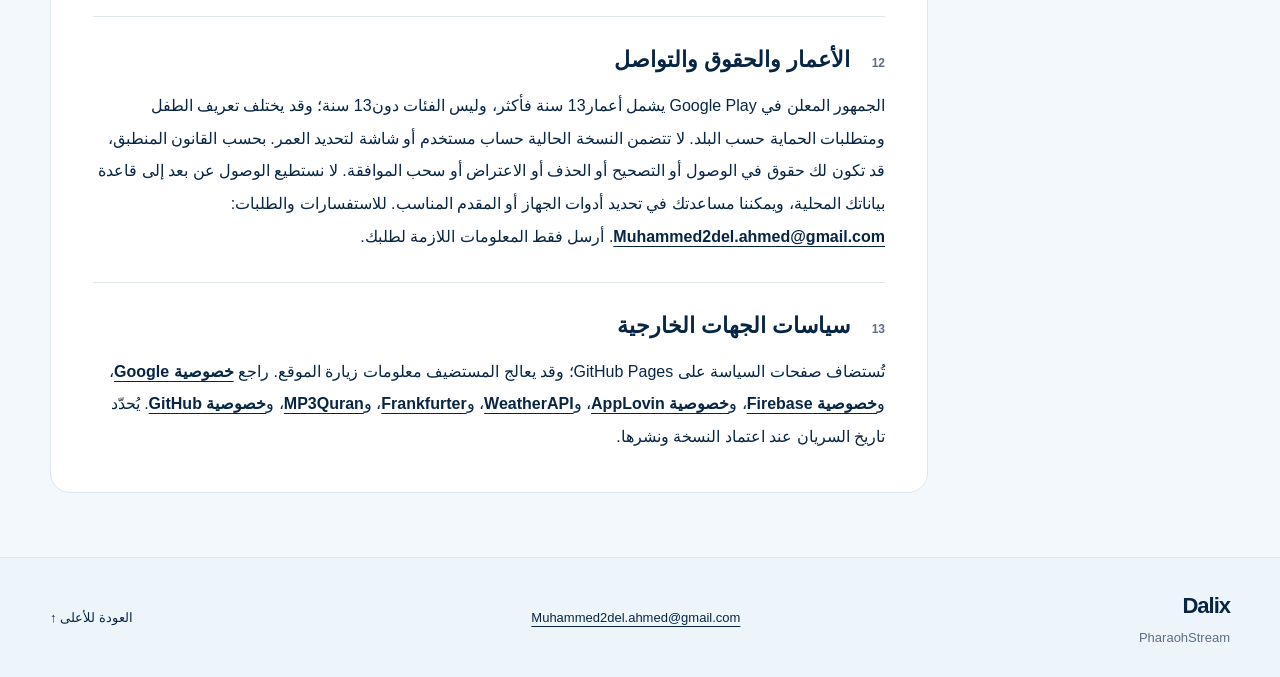
==== commit 5227b532: "Keep review policy section headings native HTML" ====
--- a/index.html
+++ b/index.html
@@ -8,5 +8,5 @@
 <header class="site-header"><div class="wrap header-inner"><a class="wordmark" href="./" aria-label="Dalix">Dalix<span aria-hidden="true">.</span></a><nav class="language" aria-label="اللغة"><a href="./" lang="ar" dir="rtl" aria-current="page">العربية</a><a href="en/" lang="en" dir="ltr" >English</a></nav></div></header>
 <div class="hero"><div class="wrap"><p class="eyebrow">معلومات واضحة. خيارات بين يديك.</p><h1>سياسة الخصوصية — Dalix</h1><p class="lede">تعرف على ما يبقى على جهازك وما يصل إلى مزودي الخدمات، والخيارات المتاحة لك.</p><div class="hero-meta"><span>مسودة للمراجعة — لم تُنشر. يُحدد تاريخ السريان عند الاعتماد والنشر.</span><span>الناشر: <bdi>PharaohStream</bdi></span></div><div class="package"><code>com.daleel.egypt</code></div></div></div>
 <div class="wrap summaries"><span><i aria-hidden="true">01</i>دون حساب Dalix</span><span><i aria-hidden="true">02</i>سجلات شخصية محلية</span><span><i aria-hidden="true">03</i>إعلانات وخدمات خارجية</span></div>
-<div class="wrap layout"><aside><nav class="desktop-toc" aria-label="في هذه الصفحة"><h2>في هذه الصفحة</h2><ol><li><a href="#section-01">التطبيق والناشر</a></li><li><a href="#section-02">سياسات الجهات الخارجية</a></li><li><a href="#section-03">المعالجة المحلية</a></li><li><a href="#section-04">الخدمات عبر الإنترنت</a></li><li><a href="#section-05">تحليلات الاستخدام</a></li><li><a href="#section-06">الأعطال والأداء</a></li><li><a href="#section-07">الإعلانات ومقدموها</a></li><li><a href="#section-08">الموافقة والخيارات</a></li><li><a href="#section-09">العدادات التقنية المحلية</a></li><li><a href="#section-10">الأذونات والمشاركة</a></li><li><a href="#section-11">الاحتفاظ والأمان والحذف</a></li><li><a href="#section-12">إعدادات الاحتفاظ الحالية للتحليلات</a></li><li><a href="#section-13">الأعمار والحقوق والتواصل</a></li><li><a href="#section-14">سياسات الجهات الخارجية</a></li></ol><a class="toc-contact" href="mailto:Muhammed2del.ahmed@gmail.com">تواصل معنا ↗</a></nav><details class="mobile-toc"><summary>في هذه الصفحة</summary><nav aria-label="في هذه الصفحة"><ol><li><a href="#section-01">التطبيق والناشر</a></li><li><a href="#section-02">سياسات الجهات الخارجية</a></li><li><a href="#section-03">المعالجة المحلية</a></li><li><a href="#section-04">الخدمات عبر الإنترنت</a></li><li><a href="#section-05">تحليلات الاستخدام</a></li><li><a href="#section-06">الأعطال والأداء</a></li><li><a href="#section-07">الإعلانات ومقدموها</a></li><li><a href="#section-08">الموافقة والخيارات</a></li><li><a href="#section-09">العدادات التقنية المحلية</a></li><li><a href="#section-10">الأذونات والمشاركة</a></li><li><a href="#section-11">الاحتفاظ والأمان والحذف</a></li><li><a href="#section-12">إعدادات الاحتفاظ الحالية للتحليلات</a></li><li><a href="#section-13">الأعمار والحقوق والتواصل</a></li><li><a href="#section-14">سياسات الجهات الخارجية</a></li></ol></nav></details></aside><main id="policy" tabindex="-1"><section id="section-01" aria-labelledby="heading-01"><h2 id="heading-01"><span class="ordinal" aria-hidden="true">01</span>التطبيق والناشر</h2><p>### سياسة خصوصية DaliX</p></section><section id="section-02" aria-labelledby="heading-02"><h2 id="heading-02"><span class="ordinal" aria-hidden="true">02</span>سياسات الجهات الخارجية</h2><p>داليكس تطبيق أندرويد للأدوات والخدمات اليومية، ينشره PharaohStream، ومعرّفه <code>com.daleel.egypt</code>. لا يتطلب إنشاء حساب داليكس. التطبيق مستقل وغير حكومي؛ وروابط الخدمات الحكومية ومعلوماتها إرشادية ولا تعني اعتماد جهة حكومية للتطبيق.</p></section><section id="section-03" aria-labelledby="heading-03"><h2 id="heading-03"><span class="ordinal" aria-hidden="true">03</span>المعالجة المحلية</h2><p>تُجرى الحسابات المالية والمنزلية والصحية المعلوماتية والتحويلات وحسابات التواريخ على الجهاز. تُحفظ التفضيلات والمفضلة والتذكيرات وإعدادات الصلاة وسجلات القراءة التي تدعمها الميزات محليًا بحسب استخدامك. لا يشغّل داليكس خادمًا لمزامنة هذه السجلات الشخصية. لا يضيف كود الميزات مبالغ حساباتك أو نص بحثك أو محتوى التذكيرات إلى طلبات الإعلانات أو أحداث التحليلات المخصصة. هذا لا يلغي معالجة مقدمي الخدمات للبيانات التقنية الموضحة أدناه.</p></section><section id="section-04" aria-labelledby="heading-04"><h2 id="heading-04"><span class="ordinal" aria-hidden="true">04</span>الخدمات عبر الإنترنت</h2><p>يرسل الطقس المدينة المختارة ومعلمات الطلب إلى WeatherAPI. تجلب العملات الأسعار العامة من Frankfurter باستخدام مصدر CBE، دون إرسال مبلغ التحويل. عند تشغيل القرآن الصوتي أو تنزيله، يُطلب التسجيل المختار عبر HTTPS من MP3Quran؛ ويمكن للمقدم معرفة عنوان الاتصال والتسجيل المطلوب. تبقى التنزيلات وموضع الاستماع وخطة القراءة وإعدادات التنبيهات على الجهاز في الميزات التي تدعمها. تتلقى الخدمات الخارجية معلومات الاتصال المعتادة، ومنها عنوان IP.</p></section><section id="section-05" aria-labelledby="heading-05"><h2 id="heading-05"><span class="ordinal" aria-hidden="true">05</span>تحليلات الاستخدام</h2><p>يستخدم داليكس Google Analytics for Firebase لقياس الاستخدام وتحسين التطبيق. قد تتضمن الأحداث أسماء الشاشات ومعرّفات الميزات، بلد الحزمة، وضع الحاسبة وإكمالها، طول البحث وعدد نتائجه ونوع النتيجة المختارة، إضافة إلى معلومات الجلسة والجهاز والتثبيت التي تعالجها الخدمة. أسماء الميزات قد توضح القسم المستخدم، بما فيه الأقسام الإسلامية؛ ولا تعني أننا نطلب منك التصريح بمعتقدك. لا تتضمن الحقول المخصصة قيم الراتب أو الصحة أو الإحداثيات أو نص البحث نفسه.</p></section><section id="section-06" aria-labelledby="heading-06"><h2 id="heading-06"><span class="ordinal" aria-hidden="true">06</span>الأعطال والأداء</h2><p>يستخدم التطبيق Firebase Crashlytics لتشخيص الأعطال. قد تشمل التقارير رسالة الخطأ وتسلسل الاستدعاءات ومعلومات الجهاز والنظام وإصدار التطبيق والسياق التقني، مثل اللغة والمظهر وبلد الحزمة، وقد تتضمن أحداثًا سابقة تساعد في التشخيص. تخضع هذه المعلومات لإعدادات الخدمة وسياساتها؛ وليست سجلاتك المحلية كلها مرفوعة إلى داليكس.</p></section><section id="section-07" aria-labelledby="heading-07"><h2 id="heading-07"><span class="ordinal" aria-hidden="true">07</span>الإعلانات ومقدموها</h2><p>يستخدم داليكس Google AdMob وGoogle Mobile Ads، وقد تصل إعلانات عبر AppLovin ضمن التوسط. قد يعالج هؤلاء المقدمون معرّفات الجهاز أو الإعلانات ومعلومات الجهاز والشبكة وعنوان IP والمنطقة العامة المستنتجة منه والتفاعلات مع التطبيق والإعلان والتشخيص، للإعلان والقياس والحماية من الاحتيال. تتأثر المعالجة والتخصيص بالمنطقة وخياراتك وإعدادات المقدم والجهاز. الإعلان الاختياري بمكافأة يمنح في التطبيق فترة دون إعلانات ملء الشاشة وفق النص المعروض؛ وقد تستمر الإعلانات المدمجة المؤهلة.</p></section><section id="section-08" aria-labelledby="heading-08"><h2 id="heading-08"><span class="ordinal" aria-hidden="true">08</span>الموافقة والخيارات</h2><p>يحدّث التطبيق حالة الإعلانات عبر Google UMP، ويعرض نموذجًا عندما يتطلبه إعداد الخدمة، ولا يبدأ طلبات الإعلانات إلا عندما تسمح الحالة بذلك. تظهر خيارات خصوصية الإعلانات في الإعدادات عندما تتطلبها UMP. هذه الخيارات ليست مفتاحًا عامًا لإيقاف كل معالجة البيانات، ولا توقف بالضرورة تحليلات Firebase أو تقارير الأعطال. تتوفر أيضًا أدوات معرّف الإعلانات والأذونات في أندرويد. لا نفترض أن السماح بطلب إعلان يساوي الموافقة على كل غرض أو تخصيص.</p></section><section id="section-09" aria-labelledby="heading-09"><h2 id="heading-09"><span class="ordinal" aria-hidden="true">09</span>العدادات التقنية المحلية</h2><p>قد يحتفظ التطبيق أثناء التشغيل بعدادات محدودة لعمليات تحميل الإعلانات وعرضها وفشلها. تبقى في ذاكرة العملية، دون رفعها أو حفظها كملف، ولا تحتوي على محتوى مدخلاتك أو قيمة إيراد أو معرّف مستخدم جديد. تُمسح عندما لا تسمح حالة الإعلانات بطلبها، وتنتهي بانتهاء العملية.</p></section><section id="section-10" aria-labelledby="heading-10"><h2 id="heading-10"><span class="ordinal" aria-hidden="true">10</span>الأذونات والمشاركة</h2><p>تُستخدم الكاميرا للمسح الذي تبدأه، وتُفك الرموز على الجهاز. الموقع اختياري للميزات المرتبطة به وقد تسمح إعدادات أندرويد بموقع تقريبي أو دقيق أثناء الاستخدام؛ والطقس لا يطلب GPS تلقائيًا. تدعم الإشعارات والتنبيهات والخدمات الصوتية الميزات التي تفعّلها، وقد يظهر محتواها على شاشة القفل وفق إعدادات جهازك. الملف الصوتي الذي تختاره لصوت التنبيه يُعالج محليًا. فتح الروابط أو إرسال بريد أو إجراء اتصال أو مشاركة ملف ينقل التحكم إلى التطبيق أو الجهة التي تختارها، وتخضع تلك العملية لسياساتها.</p></section><section id="section-11" aria-labelledby="heading-11"><h2 id="heading-11"><span class="ordinal" aria-hidden="true">11</span>الاحتفاظ والأمان والحذف</h2><p>تعتمد حماية التخزين المحلي على أندرويد، ولا ندّعي وجود خزنة مستندات مشفرة مستقلة. تستخدم طلبات الميزات المباشرة HTTPS؛ وللمقدمين سياساتهم الأمنية. تبقى البيانات المحلية حتى تعديلها أو حذفها أو مسح بيانات التطبيق، مع مراعاة نسخ أندرويد الاحتياطية والاستعادة ونقل الجهاز. الحذف لا يمحو تلقائيًا نسخًا سابقة أو بريدًا أو ملفات شاركتها. لا يوجد نظام حسابات أو مزامنة شخصية خاص بداليكس. يحتفظ المقدمون ببياناتهم وفق سياساتهم وإعداداتهم؛ ولا نعد بمدة موحدة أو حذف فوري لسجلات جهات خارجية.</p></section><section id="section-12" aria-labelledby="heading-12"><h2 id="heading-12"><span class="ordinal" aria-hidden="true">12</span>إعدادات الاحتفاظ الحالية للتحليلات</h2><p>عند مراجعة إعدادات Google Analytics في 22 نوفمبر 2026، كانت مدة بيانات الأحداث شهرين، وبيانات المستخدم 14 شهرًا مع إعادة بدء المدة عند نشاط جديد. لا تشمل هذه الأرقام كل تقارير البيانات المجمعة أو سجلات Crashlytics أو جميع مقدمي الإعلانات، ولا تعني حذف كل البيانات بعد مدة واحدة. قد تتغير الإعدادات، وتخضع حقوق الحذف وعملياته لسياسات كل مقدم وإعداداته والقانون المنطبق.</p></section><section id="section-13" aria-labelledby="heading-13"><h2 id="heading-13"><span class="ordinal" aria-hidden="true">13</span>الأعمار والحقوق والتواصل</h2><p>الجمهور المعلن في Google Play يشمل أعمار13 سنة فأكثر، وليس الفئات دون13 سنة؛ وقد يختلف تعريف الطفل ومتطلبات الحماية حسب البلد. لا تتضمن النسخة الحالية حساب مستخدم أو شاشة لتحديد العمر. بحسب القانون المنطبق، قد تكون لك حقوق في الوصول أو التصحيح أو الحذف أو الاعتراض أو سحب الموافقة. لا نستطيع الوصول عن بعد إلى قاعدة بياناتك المحلية، ويمكننا مساعدتك في تحديد أدوات الجهاز أو المقدم المناسب. للاستفسارات والطلبات: <a href="mailto:Muhammed2del.ahmed@gmail.com">Muhammed2del.ahmed@gmail.com</a>. أرسل فقط المعلومات اللازمة لطلبك.</p></section><section id="section-14" aria-labelledby="heading-14"><h2 id="heading-14"><span class="ordinal" aria-hidden="true">14</span>سياسات الجهات الخارجية</h2><p>تُستضاف صفحات السياسة على GitHub Pages؛ وقد يعالج المستضيف معلومات زيارة الموقع. راجع <a href="https://policies.google.com/privacy">خصوصية Google</a>، و<a href="https://firebase.google.com/support/privacy">خصوصية Firebase</a>، و<a href="https://legal.applovin.com/privacy/">خصوصية AppLovin</a>، و<a href="https://www.weatherapi.com/privacy">WeatherAPI</a>، و<a href="https://frankfurter.dev/">Frankfurter</a>، و<a href="https://mp3quran.net/eng/privacy">MP3Quran</a>، و<a href="https://docs.github.com/en/site-policy/privacy-policies/github-general-privacy-statement">خصوصية GitHub</a>. يُحدّد تاريخ السريان عند اعتماد النسخة ونشرها.</p></section></main></div>
+<div class="wrap layout"><aside><nav class="desktop-toc" aria-label="في هذه الصفحة"><h2>في هذه الصفحة</h2><ol><li><a href="#section-01">التطبيق والناشر</a></li><li><a href="#section-02">المعالجة المحلية</a></li><li><a href="#section-03">الخدمات عبر الإنترنت</a></li><li><a href="#section-04">تحليلات الاستخدام</a></li><li><a href="#section-05">الأعطال والأداء</a></li><li><a href="#section-06">الإعلانات ومقدموها</a></li><li><a href="#section-07">الموافقة والخيارات</a></li><li><a href="#section-08">العدادات التقنية المحلية</a></li><li><a href="#section-09">الأذونات والمشاركة</a></li><li><a href="#section-10">الاحتفاظ والأمان والحذف</a></li><li><a href="#section-11">إعدادات الاحتفاظ الحالية للتحليلات</a></li><li><a href="#section-12">الأعمار والحقوق والتواصل</a></li><li><a href="#section-13">سياسات الجهات الخارجية</a></li></ol><a class="toc-contact" href="mailto:Muhammed2del.ahmed@gmail.com">تواصل معنا ↗</a></nav><details class="mobile-toc"><summary>في هذه الصفحة</summary><nav aria-label="في هذه الصفحة"><ol><li><a href="#section-01">التطبيق والناشر</a></li><li><a href="#section-02">المعالجة المحلية</a></li><li><a href="#section-03">الخدمات عبر الإنترنت</a></li><li><a href="#section-04">تحليلات الاستخدام</a></li><li><a href="#section-05">الأعطال والأداء</a></li><li><a href="#section-06">الإعلانات ومقدموها</a></li><li><a href="#section-07">الموافقة والخيارات</a></li><li><a href="#section-08">العدادات التقنية المحلية</a></li><li><a href="#section-09">الأذونات والمشاركة</a></li><li><a href="#section-10">الاحتفاظ والأمان والحذف</a></li><li><a href="#section-11">إعدادات الاحتفاظ الحالية للتحليلات</a></li><li><a href="#section-12">الأعمار والحقوق والتواصل</a></li><li><a href="#section-13">سياسات الجهات الخارجية</a></li></ol></nav></details></aside><main id="policy" tabindex="-1"><section id="section-01" aria-labelledby="heading-01"><h2 id="heading-01"><span class="ordinal" aria-hidden="true">01</span>التطبيق والناشر</h2><p>داليكس تطبيق أندرويد للأدوات والخدمات اليومية، ينشره PharaohStream، ومعرّفه <code>com.daleel.egypt</code>. لا يتطلب إنشاء حساب داليكس. التطبيق مستقل وغير حكومي؛ وروابط الخدمات الحكومية ومعلوماتها إرشادية ولا تعني اعتماد جهة حكومية للتطبيق.</p></section><section id="section-02" aria-labelledby="heading-02"><h2 id="heading-02"><span class="ordinal" aria-hidden="true">02</span>المعالجة المحلية</h2><p>تُجرى الحسابات المالية والمنزلية والصحية المعلوماتية والتحويلات وحسابات التواريخ على الجهاز. تُحفظ التفضيلات والمفضلة والتذكيرات وإعدادات الصلاة وسجلات القراءة التي تدعمها الميزات محليًا بحسب استخدامك. لا يشغّل داليكس خادمًا لمزامنة هذه السجلات الشخصية. لا يضيف كود الميزات مبالغ حساباتك أو نص بحثك أو محتوى التذكيرات إلى طلبات الإعلانات أو أحداث التحليلات المخصصة. هذا لا يلغي معالجة مقدمي الخدمات للبيانات التقنية الموضحة أدناه.</p></section><section id="section-03" aria-labelledby="heading-03"><h2 id="heading-03"><span class="ordinal" aria-hidden="true">03</span>الخدمات عبر الإنترنت</h2><p>يرسل الطقس المدينة المختارة ومعلمات الطلب إلى WeatherAPI. تجلب العملات الأسعار العامة من Frankfurter باستخدام مصدر CBE، دون إرسال مبلغ التحويل. عند تشغيل القرآن الصوتي أو تنزيله، يُطلب التسجيل المختار عبر HTTPS من MP3Quran؛ ويمكن للمقدم معرفة عنوان الاتصال والتسجيل المطلوب. تبقى التنزيلات وموضع الاستماع وخطة القراءة وإعدادات التنبيهات على الجهاز في الميزات التي تدعمها. تتلقى الخدمات الخارجية معلومات الاتصال المعتادة، ومنها عنوان IP.</p></section><section id="section-04" aria-labelledby="heading-04"><h2 id="heading-04"><span class="ordinal" aria-hidden="true">04</span>تحليلات الاستخدام</h2><p>يستخدم داليكس Google Analytics for Firebase لقياس الاستخدام وتحسين التطبيق. قد تتضمن الأحداث أسماء الشاشات ومعرّفات الميزات، بلد الحزمة، وضع الحاسبة وإكمالها، طول البحث وعدد نتائجه ونوع النتيجة المختارة، إضافة إلى معلومات الجلسة والجهاز والتثبيت التي تعالجها الخدمة. أسماء الميزات قد توضح القسم المستخدم، بما فيه الأقسام الإسلامية؛ ولا تعني أننا نطلب منك التصريح بمعتقدك. لا تتضمن الحقول المخصصة قيم الراتب أو الصحة أو الإحداثيات أو نص البحث نفسه.</p></section><section id="section-05" aria-labelledby="heading-05"><h2 id="heading-05"><span class="ordinal" aria-hidden="true">05</span>الأعطال والأداء</h2><p>يستخدم التطبيق Firebase Crashlytics لتشخيص الأعطال. قد تشمل التقارير رسالة الخطأ وتسلسل الاستدعاءات ومعلومات الجهاز والنظام وإصدار التطبيق والسياق التقني، مثل اللغة والمظهر وبلد الحزمة، وقد تتضمن أحداثًا سابقة تساعد في التشخيص. تخضع هذه المعلومات لإعدادات الخدمة وسياساتها؛ وليست سجلاتك المحلية كلها مرفوعة إلى داليكس.</p></section><section id="section-06" aria-labelledby="heading-06"><h2 id="heading-06"><span class="ordinal" aria-hidden="true">06</span>الإعلانات ومقدموها</h2><p>يستخدم داليكس Google AdMob وGoogle Mobile Ads، وقد تصل إعلانات عبر AppLovin ضمن التوسط. قد يعالج هؤلاء المقدمون معرّفات الجهاز أو الإعلانات ومعلومات الجهاز والشبكة وعنوان IP والمنطقة العامة المستنتجة منه والتفاعلات مع التطبيق والإعلان والتشخيص، للإعلان والقياس والحماية من الاحتيال. تتأثر المعالجة والتخصيص بالمنطقة وخياراتك وإعدادات المقدم والجهاز. الإعلان الاختياري بمكافأة يمنح في التطبيق فترة دون إعلانات ملء الشاشة وفق النص المعروض؛ وقد تستمر الإعلانات المدمجة المؤهلة.</p></section><section id="section-07" aria-labelledby="heading-07"><h2 id="heading-07"><span class="ordinal" aria-hidden="true">07</span>الموافقة والخيارات</h2><p>يحدّث التطبيق حالة الإعلانات عبر Google UMP، ويعرض نموذجًا عندما يتطلبه إعداد الخدمة، ولا يبدأ طلبات الإعلانات إلا عندما تسمح الحالة بذلك. تظهر خيارات خصوصية الإعلانات في الإعدادات عندما تتطلبها UMP. هذه الخيارات ليست مفتاحًا عامًا لإيقاف كل معالجة البيانات، ولا توقف بالضرورة تحليلات Firebase أو تقارير الأعطال. تتوفر أيضًا أدوات معرّف الإعلانات والأذونات في أندرويد. لا نفترض أن السماح بطلب إعلان يساوي الموافقة على كل غرض أو تخصيص.</p></section><section id="section-08" aria-labelledby="heading-08"><h2 id="heading-08"><span class="ordinal" aria-hidden="true">08</span>العدادات التقنية المحلية</h2><p>قد يحتفظ التطبيق أثناء التشغيل بعدادات محدودة لعمليات تحميل الإعلانات وعرضها وفشلها. تبقى في ذاكرة العملية، دون رفعها أو حفظها كملف، ولا تحتوي على محتوى مدخلاتك أو قيمة إيراد أو معرّف مستخدم جديد. تُمسح عندما لا تسمح حالة الإعلانات بطلبها، وتنتهي بانتهاء العملية.</p></section><section id="section-09" aria-labelledby="heading-09"><h2 id="heading-09"><span class="ordinal" aria-hidden="true">09</span>الأذونات والمشاركة</h2><p>تُستخدم الكاميرا للمسح الذي تبدأه، وتُفك الرموز على الجهاز. الموقع اختياري للميزات المرتبطة به وقد تسمح إعدادات أندرويد بموقع تقريبي أو دقيق أثناء الاستخدام؛ والطقس لا يطلب GPS تلقائيًا. تدعم الإشعارات والتنبيهات والخدمات الصوتية الميزات التي تفعّلها، وقد يظهر محتواها على شاشة القفل وفق إعدادات جهازك. الملف الصوتي الذي تختاره لصوت التنبيه يُعالج محليًا. فتح الروابط أو إرسال بريد أو إجراء اتصال أو مشاركة ملف ينقل التحكم إلى التطبيق أو الجهة التي تختارها، وتخضع تلك العملية لسياساتها.</p></section><section id="section-10" aria-labelledby="heading-10"><h2 id="heading-10"><span class="ordinal" aria-hidden="true">10</span>الاحتفاظ والأمان والحذف</h2><p>تعتمد حماية التخزين المحلي على أندرويد، ولا ندّعي وجود خزنة مستندات مشفرة مستقلة. تستخدم طلبات الميزات المباشرة HTTPS؛ وللمقدمين سياساتهم الأمنية. تبقى البيانات المحلية حتى تعديلها أو حذفها أو مسح بيانات التطبيق، مع مراعاة نسخ أندرويد الاحتياطية والاستعادة ونقل الجهاز. الحذف لا يمحو تلقائيًا نسخًا سابقة أو بريدًا أو ملفات شاركتها. لا يوجد نظام حسابات أو مزامنة شخصية خاص بداليكس. يحتفظ المقدمون ببياناتهم وفق سياساتهم وإعداداتهم؛ ولا نعد بمدة موحدة أو حذف فوري لسجلات جهات خارجية.</p></section><section id="section-11" aria-labelledby="heading-11"><h2 id="heading-11"><span class="ordinal" aria-hidden="true">11</span>إعدادات الاحتفاظ الحالية للتحليلات</h2><p>عند مراجعة إعدادات Google Analytics في 22 نوفمبر 2026، كانت مدة بيانات الأحداث شهرين، وبيانات المستخدم 14 شهرًا مع إعادة بدء المدة عند نشاط جديد. لا تشمل هذه الأرقام كل تقارير البيانات المجمعة أو سجلات Crashlytics أو جميع مقدمي الإعلانات، ولا تعني حذف كل البيانات بعد مدة واحدة. قد تتغير الإعدادات، وتخضع حقوق الحذف وعملياته لسياسات كل مقدم وإعداداته والقانون المنطبق.</p></section><section id="section-12" aria-labelledby="heading-12"><h2 id="heading-12"><span class="ordinal" aria-hidden="true">12</span>الأعمار والحقوق والتواصل</h2><p>الجمهور المعلن في Google Play يشمل أعمار13 سنة فأكثر، وليس الفئات دون13 سنة؛ وقد يختلف تعريف الطفل ومتطلبات الحماية حسب البلد. لا تتضمن النسخة الحالية حساب مستخدم أو شاشة لتحديد العمر. بحسب القانون المنطبق، قد تكون لك حقوق في الوصول أو التصحيح أو الحذف أو الاعتراض أو سحب الموافقة. لا نستطيع الوصول عن بعد إلى قاعدة بياناتك المحلية، ويمكننا مساعدتك في تحديد أدوات الجهاز أو المقدم المناسب. للاستفسارات والطلبات: <a href="mailto:Muhammed2del.ahmed@gmail.com">Muhammed2del.ahmed@gmail.com</a>. أرسل فقط المعلومات اللازمة لطلبك.</p></section><section id="section-13" aria-labelledby="heading-13"><h2 id="heading-13"><span class="ordinal" aria-hidden="true">13</span>سياسات الجهات الخارجية</h2><p>تُستضاف صفحات السياسة على GitHub Pages؛ وقد يعالج المستضيف معلومات زيارة الموقع. راجع <a href="https://policies.google.com/privacy">خصوصية Google</a>، و<a href="https://firebase.google.com/support/privacy">خصوصية Firebase</a>، و<a href="https://legal.applovin.com/privacy/">خصوصية AppLovin</a>، و<a href="https://www.weatherapi.com/privacy">WeatherAPI</a>، و<a href="https://frankfurter.dev/">Frankfurter</a>، و<a href="https://mp3quran.net/eng/privacy">MP3Quran</a>، و<a href="https://docs.github.com/en/site-policy/privacy-policies/github-general-privacy-statement">خصوصية GitHub</a>. يُحدّد تاريخ السريان عند اعتماد النسخة ونشرها.</p></section></main></div>
 <footer><div class="wrap footer-inner"><div><strong>Dalix</strong><p>PharaohStream</p></div><a class="email" href="mailto:Muhammed2del.ahmed@gmail.com">Muhammed2del.ahmed@gmail.com</a><a href="#top">العودة للأعلى ↑</a></div></footer></body></html>
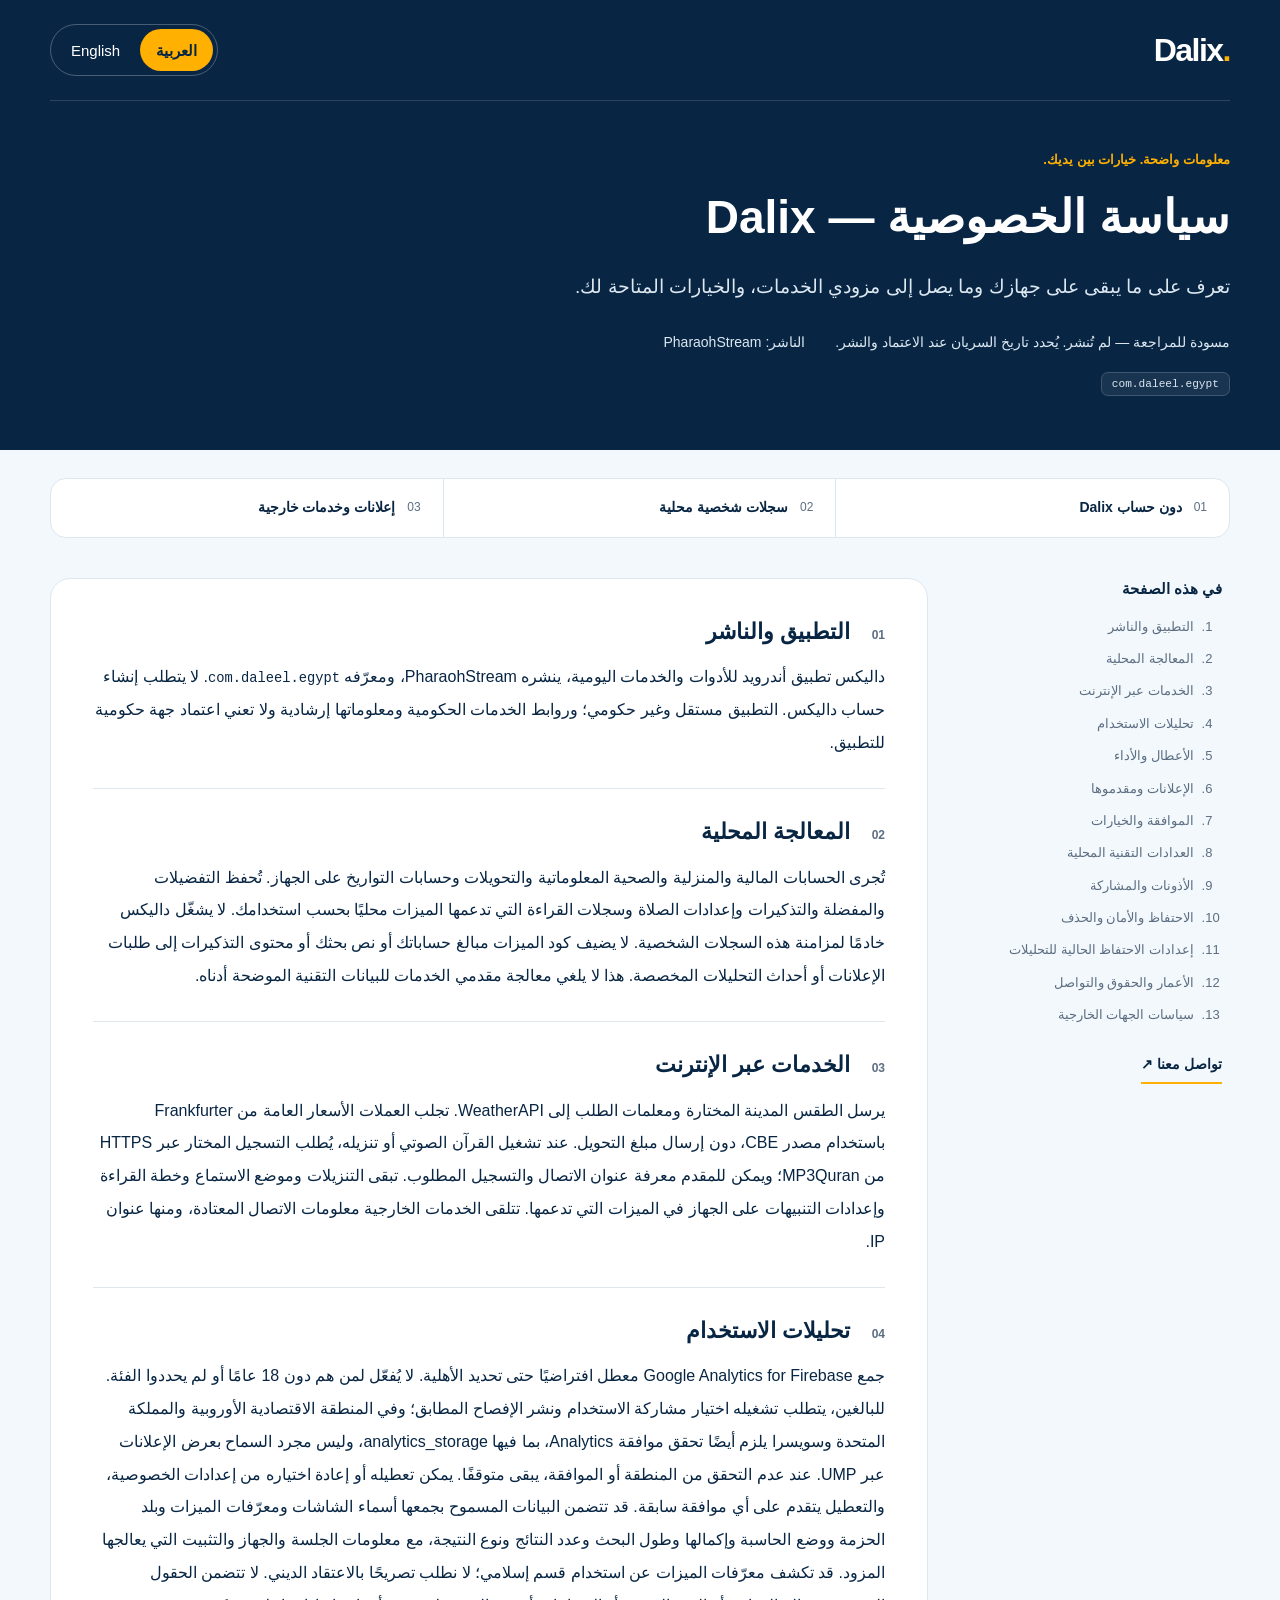
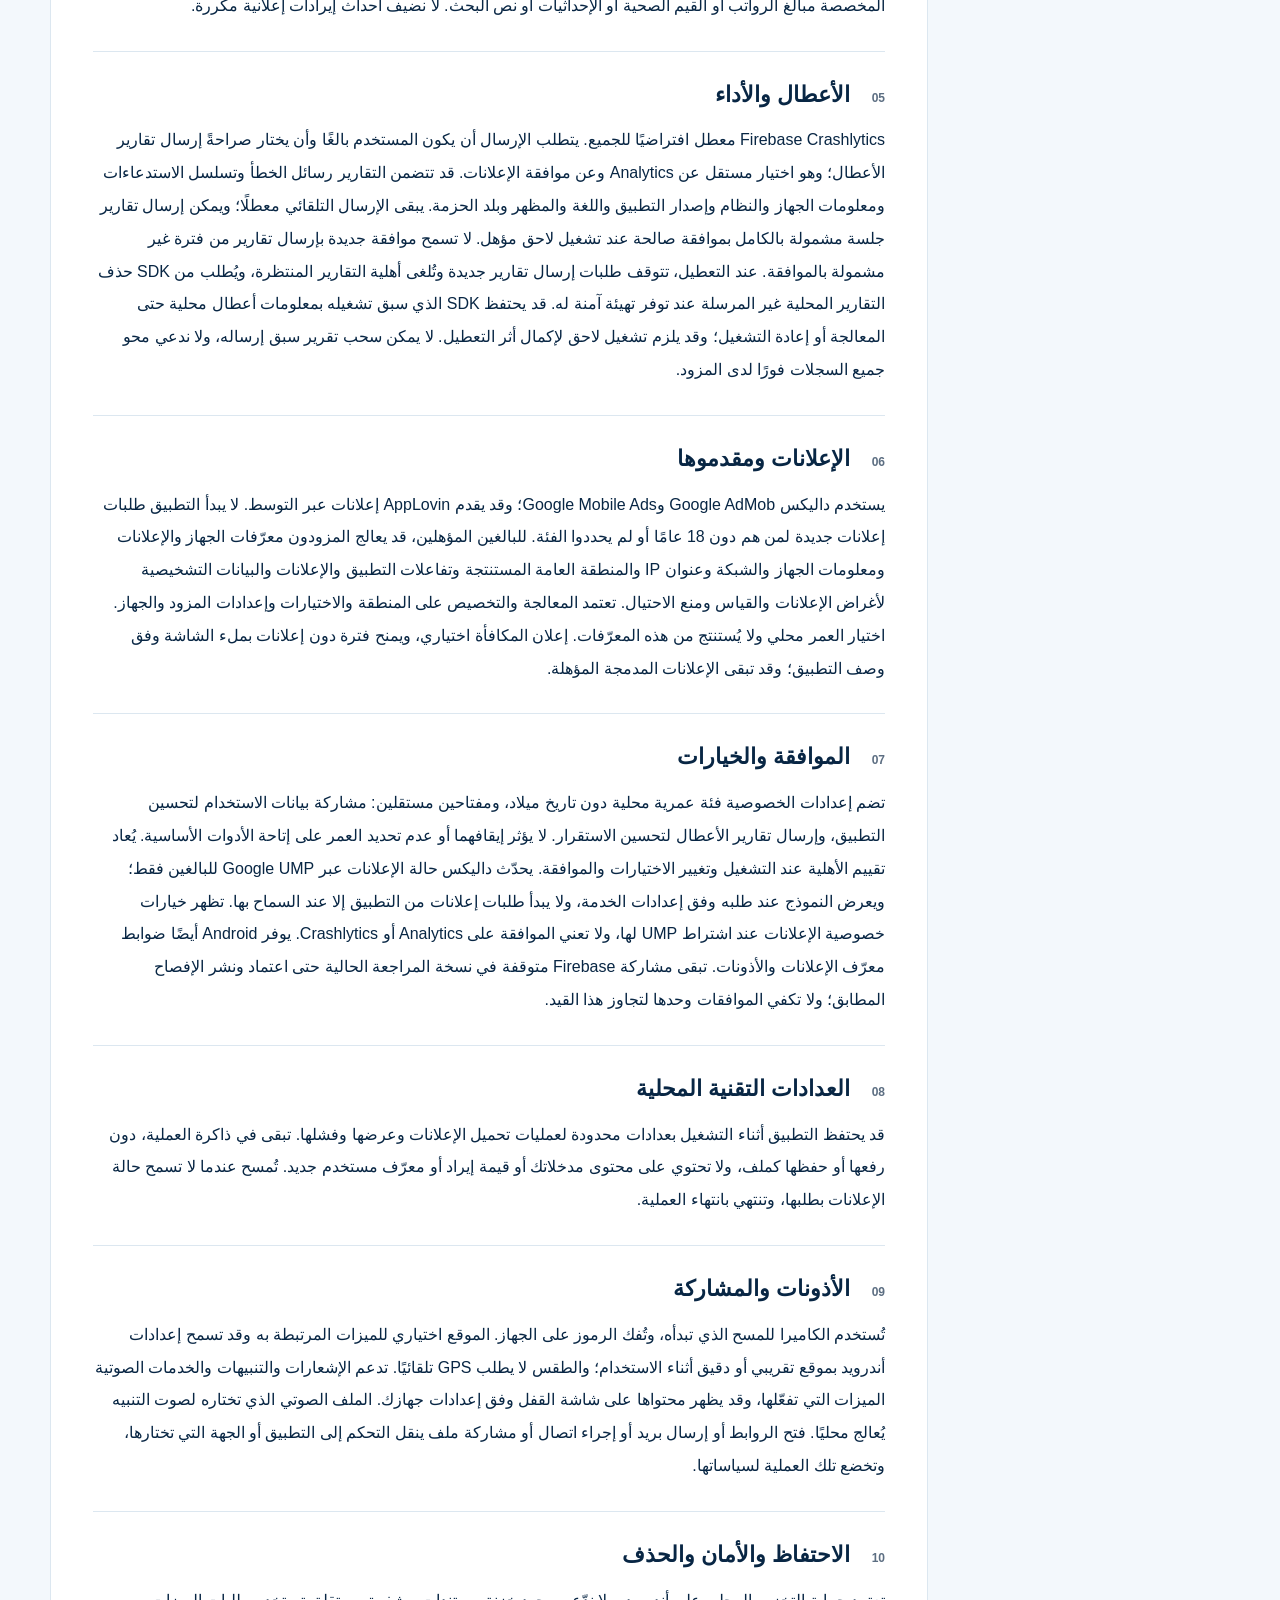
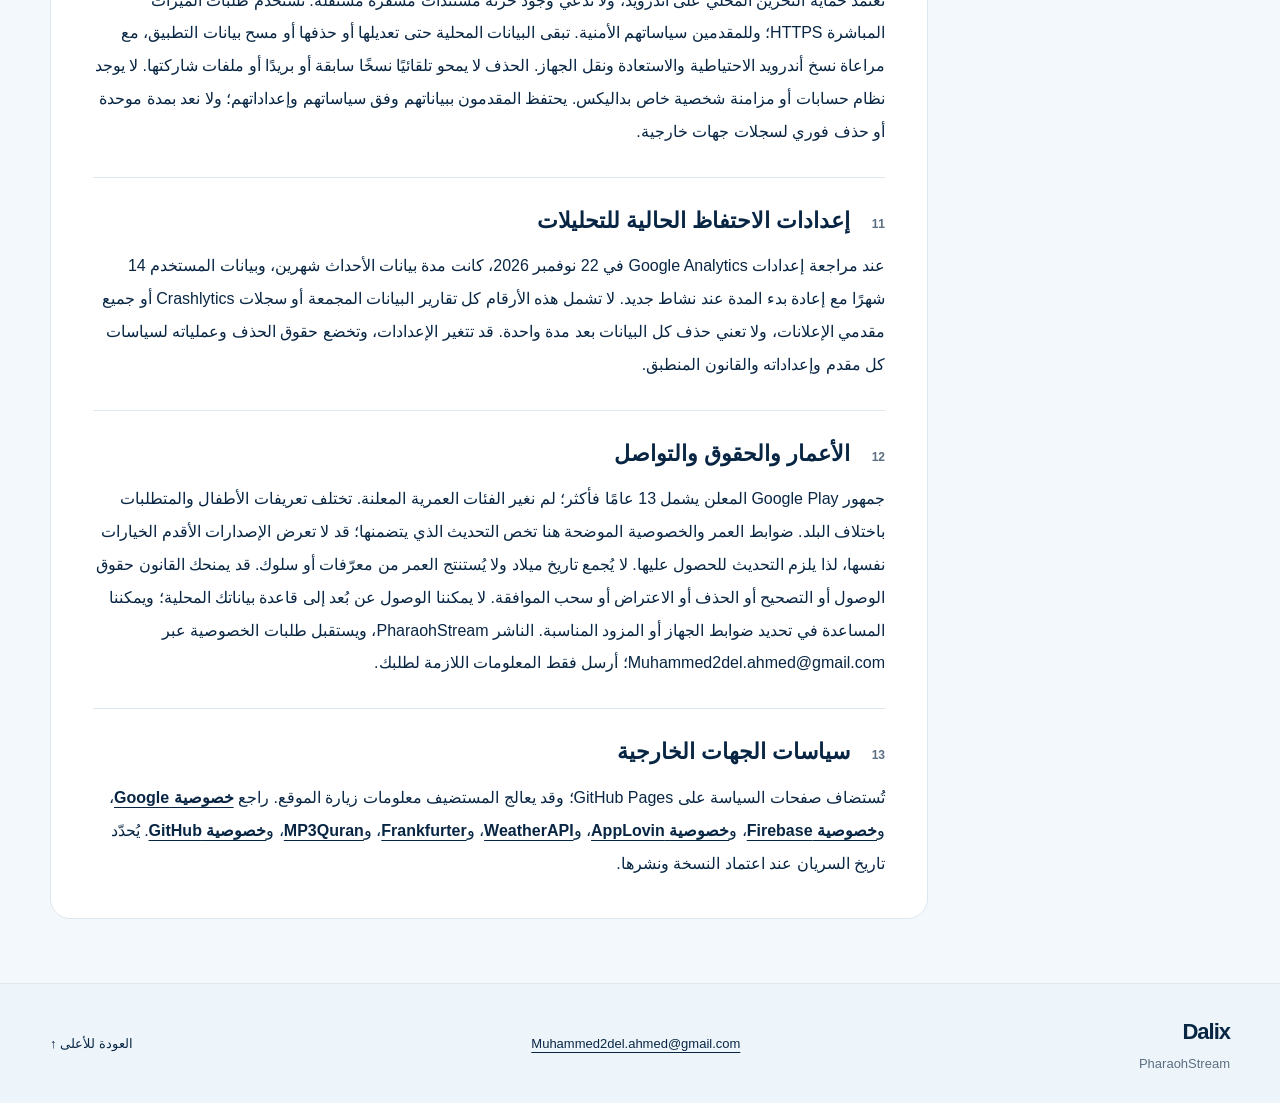
==== commit e593cc4b: "Document approved independent Firebase choices and local age protection" ====
--- a/index.html
+++ b/index.html
@@ -1,12 +1,12 @@
-<!doctype html>
-<html lang="ar" dir="rtl"><head><meta charset="utf-8"><meta name="viewport" content="width=device-width, initial-scale=1"><meta name="color-scheme" content="light">
-<title>سياسة الخصوصية — Dalix</title><meta name="description" content="تعرف على ما يبقى على جهازك وما يصل إلى مزودي الخدمات، والخيارات المتاحة لك."><meta name="referrer" content="no-referrer">
-<meta http-equiv="Content-Security-Policy" content="default-src 'none'; style-src 'self'; img-src 'self'; base-uri 'none'; form-action 'none'; upgrade-insecure-requests">
-<link rel="stylesheet" href="styles.css"><link rel="canonical" href="https://muhammed2del-jpg.github.io/dalix-privacy-policy/"><link rel="alternate" hreflang="ar" href="https://muhammed2del-jpg.github.io/dalix-privacy-policy/"><link rel="alternate" hreflang="en" href="https://muhammed2del-jpg.github.io/dalix-privacy-policy/en/">
-<meta property="og:type" content="website"><meta property="og:title" content="سياسة الخصوصية — Dalix"><meta property="og:description" content="تعرف على ما يبقى على جهازك وما يصل إلى مزودي الخدمات، والخيارات المتاحة لك."><meta property="og:url" content="https://muhammed2del-jpg.github.io/dalix-privacy-policy/"><meta property="og:site_name" content="Dalix — PharaohStream"><meta name="twitter:card" content="summary">
-</head><body id="top"><a class="skip" href="#policy">انتقل إلى السياسة</a>
-<header class="site-header"><div class="wrap header-inner"><a class="wordmark" href="./" aria-label="Dalix">Dalix<span aria-hidden="true">.</span></a><nav class="language" aria-label="اللغة"><a href="./" lang="ar" dir="rtl" aria-current="page">العربية</a><a href="en/" lang="en" dir="ltr" >English</a></nav></div></header>
-<div class="hero"><div class="wrap"><p class="eyebrow">معلومات واضحة. خيارات بين يديك.</p><h1>سياسة الخصوصية — Dalix</h1><p class="lede">تعرف على ما يبقى على جهازك وما يصل إلى مزودي الخدمات، والخيارات المتاحة لك.</p><div class="hero-meta"><span>مسودة للمراجعة — لم تُنشر. يُحدد تاريخ السريان عند الاعتماد والنشر.</span><span>الناشر: <bdi>PharaohStream</bdi></span></div><div class="package"><code>com.daleel.egypt</code></div></div></div>
-<div class="wrap summaries"><span><i aria-hidden="true">01</i>دون حساب Dalix</span><span><i aria-hidden="true">02</i>سجلات شخصية محلية</span><span><i aria-hidden="true">03</i>إعلانات وخدمات خارجية</span></div>
-<div class="wrap layout"><aside><nav class="desktop-toc" aria-label="في هذه الصفحة"><h2>في هذه الصفحة</h2><ol><li><a href="#section-01">التطبيق والناشر</a></li><li><a href="#section-02">المعالجة المحلية</a></li><li><a href="#section-03">الخدمات عبر الإنترنت</a></li><li><a href="#section-04">تحليلات الاستخدام</a></li><li><a href="#section-05">الأعطال والأداء</a></li><li><a href="#section-06">الإعلانات ومقدموها</a></li><li><a href="#section-07">الموافقة والخيارات</a></li><li><a href="#section-08">العدادات التقنية المحلية</a></li><li><a href="#section-09">الأذونات والمشاركة</a></li><li><a href="#section-10">الاحتفاظ والأمان والحذف</a></li><li><a href="#section-11">إعدادات الاحتفاظ الحالية للتحليلات</a></li><li><a href="#section-12">الأعمار والحقوق والتواصل</a></li><li><a href="#section-13">سياسات الجهات الخارجية</a></li></ol><a class="toc-contact" href="mailto:Muhammed2del.ahmed@gmail.com">تواصل معنا ↗</a></nav><details class="mobile-toc"><summary>في هذه الصفحة</summary><nav aria-label="في هذه الصفحة"><ol><li><a href="#section-01">التطبيق والناشر</a></li><li><a href="#section-02">المعالجة المحلية</a></li><li><a href="#section-03">الخدمات عبر الإنترنت</a></li><li><a href="#section-04">تحليلات الاستخدام</a></li><li><a href="#section-05">الأعطال والأداء</a></li><li><a href="#section-06">الإعلانات ومقدموها</a></li><li><a href="#section-07">الموافقة والخيارات</a></li><li><a href="#section-08">العدادات التقنية المحلية</a></li><li><a href="#section-09">الأذونات والمشاركة</a></li><li><a href="#section-10">الاحتفاظ والأمان والحذف</a></li><li><a href="#section-11">إعدادات الاحتفاظ الحالية للتحليلات</a></li><li><a href="#section-12">الأعمار والحقوق والتواصل</a></li><li><a href="#section-13">سياسات الجهات الخارجية</a></li></ol></nav></details></aside><main id="policy" tabindex="-1"><section id="section-01" aria-labelledby="heading-01"><h2 id="heading-01"><span class="ordinal" aria-hidden="true">01</span>التطبيق والناشر</h2><p>داليكس تطبيق أندرويد للأدوات والخدمات اليومية، ينشره PharaohStream، ومعرّفه <code>com.daleel.egypt</code>. لا يتطلب إنشاء حساب داليكس. التطبيق مستقل وغير حكومي؛ وروابط الخدمات الحكومية ومعلوماتها إرشادية ولا تعني اعتماد جهة حكومية للتطبيق.</p></section><section id="section-02" aria-labelledby="heading-02"><h2 id="heading-02"><span class="ordinal" aria-hidden="true">02</span>المعالجة المحلية</h2><p>تُجرى الحسابات المالية والمنزلية والصحية المعلوماتية والتحويلات وحسابات التواريخ على الجهاز. تُحفظ التفضيلات والمفضلة والتذكيرات وإعدادات الصلاة وسجلات القراءة التي تدعمها الميزات محليًا بحسب استخدامك. لا يشغّل داليكس خادمًا لمزامنة هذه السجلات الشخصية. لا يضيف كود الميزات مبالغ حساباتك أو نص بحثك أو محتوى التذكيرات إلى طلبات الإعلانات أو أحداث التحليلات المخصصة. هذا لا يلغي معالجة مقدمي الخدمات للبيانات التقنية الموضحة أدناه.</p></section><section id="section-03" aria-labelledby="heading-03"><h2 id="heading-03"><span class="ordinal" aria-hidden="true">03</span>الخدمات عبر الإنترنت</h2><p>يرسل الطقس المدينة المختارة ومعلمات الطلب إلى WeatherAPI. تجلب العملات الأسعار العامة من Frankfurter باستخدام مصدر CBE، دون إرسال مبلغ التحويل. عند تشغيل القرآن الصوتي أو تنزيله، يُطلب التسجيل المختار عبر HTTPS من MP3Quran؛ ويمكن للمقدم معرفة عنوان الاتصال والتسجيل المطلوب. تبقى التنزيلات وموضع الاستماع وخطة القراءة وإعدادات التنبيهات على الجهاز في الميزات التي تدعمها. تتلقى الخدمات الخارجية معلومات الاتصال المعتادة، ومنها عنوان IP.</p></section><section id="section-04" aria-labelledby="heading-04"><h2 id="heading-04"><span class="ordinal" aria-hidden="true">04</span>تحليلات الاستخدام</h2><p>يستخدم داليكس Google Analytics for Firebase لقياس الاستخدام وتحسين التطبيق. قد تتضمن الأحداث أسماء الشاشات ومعرّفات الميزات، بلد الحزمة، وضع الحاسبة وإكمالها، طول البحث وعدد نتائجه ونوع النتيجة المختارة، إضافة إلى معلومات الجلسة والجهاز والتثبيت التي تعالجها الخدمة. أسماء الميزات قد توضح القسم المستخدم، بما فيه الأقسام الإسلامية؛ ولا تعني أننا نطلب منك التصريح بمعتقدك. لا تتضمن الحقول المخصصة قيم الراتب أو الصحة أو الإحداثيات أو نص البحث نفسه.</p></section><section id="section-05" aria-labelledby="heading-05"><h2 id="heading-05"><span class="ordinal" aria-hidden="true">05</span>الأعطال والأداء</h2><p>يستخدم التطبيق Firebase Crashlytics لتشخيص الأعطال. قد تشمل التقارير رسالة الخطأ وتسلسل الاستدعاءات ومعلومات الجهاز والنظام وإصدار التطبيق والسياق التقني، مثل اللغة والمظهر وبلد الحزمة، وقد تتضمن أحداثًا سابقة تساعد في التشخيص. تخضع هذه المعلومات لإعدادات الخدمة وسياساتها؛ وليست سجلاتك المحلية كلها مرفوعة إلى داليكس.</p></section><section id="section-06" aria-labelledby="heading-06"><h2 id="heading-06"><span class="ordinal" aria-hidden="true">06</span>الإعلانات ومقدموها</h2><p>يستخدم داليكس Google AdMob وGoogle Mobile Ads، وقد تصل إعلانات عبر AppLovin ضمن التوسط. قد يعالج هؤلاء المقدمون معرّفات الجهاز أو الإعلانات ومعلومات الجهاز والشبكة وعنوان IP والمنطقة العامة المستنتجة منه والتفاعلات مع التطبيق والإعلان والتشخيص، للإعلان والقياس والحماية من الاحتيال. تتأثر المعالجة والتخصيص بالمنطقة وخياراتك وإعدادات المقدم والجهاز. الإعلان الاختياري بمكافأة يمنح في التطبيق فترة دون إعلانات ملء الشاشة وفق النص المعروض؛ وقد تستمر الإعلانات المدمجة المؤهلة.</p></section><section id="section-07" aria-labelledby="heading-07"><h2 id="heading-07"><span class="ordinal" aria-hidden="true">07</span>الموافقة والخيارات</h2><p>يحدّث التطبيق حالة الإعلانات عبر Google UMP، ويعرض نموذجًا عندما يتطلبه إعداد الخدمة، ولا يبدأ طلبات الإعلانات إلا عندما تسمح الحالة بذلك. تظهر خيارات خصوصية الإعلانات في الإعدادات عندما تتطلبها UMP. هذه الخيارات ليست مفتاحًا عامًا لإيقاف كل معالجة البيانات، ولا توقف بالضرورة تحليلات Firebase أو تقارير الأعطال. تتوفر أيضًا أدوات معرّف الإعلانات والأذونات في أندرويد. لا نفترض أن السماح بطلب إعلان يساوي الموافقة على كل غرض أو تخصيص.</p></section><section id="section-08" aria-labelledby="heading-08"><h2 id="heading-08"><span class="ordinal" aria-hidden="true">08</span>العدادات التقنية المحلية</h2><p>قد يحتفظ التطبيق أثناء التشغيل بعدادات محدودة لعمليات تحميل الإعلانات وعرضها وفشلها. تبقى في ذاكرة العملية، دون رفعها أو حفظها كملف، ولا تحتوي على محتوى مدخلاتك أو قيمة إيراد أو معرّف مستخدم جديد. تُمسح عندما لا تسمح حالة الإعلانات بطلبها، وتنتهي بانتهاء العملية.</p></section><section id="section-09" aria-labelledby="heading-09"><h2 id="heading-09"><span class="ordinal" aria-hidden="true">09</span>الأذونات والمشاركة</h2><p>تُستخدم الكاميرا للمسح الذي تبدأه، وتُفك الرموز على الجهاز. الموقع اختياري للميزات المرتبطة به وقد تسمح إعدادات أندرويد بموقع تقريبي أو دقيق أثناء الاستخدام؛ والطقس لا يطلب GPS تلقائيًا. تدعم الإشعارات والتنبيهات والخدمات الصوتية الميزات التي تفعّلها، وقد يظهر محتواها على شاشة القفل وفق إعدادات جهازك. الملف الصوتي الذي تختاره لصوت التنبيه يُعالج محليًا. فتح الروابط أو إرسال بريد أو إجراء اتصال أو مشاركة ملف ينقل التحكم إلى التطبيق أو الجهة التي تختارها، وتخضع تلك العملية لسياساتها.</p></section><section id="section-10" aria-labelledby="heading-10"><h2 id="heading-10"><span class="ordinal" aria-hidden="true">10</span>الاحتفاظ والأمان والحذف</h2><p>تعتمد حماية التخزين المحلي على أندرويد، ولا ندّعي وجود خزنة مستندات مشفرة مستقلة. تستخدم طلبات الميزات المباشرة HTTPS؛ وللمقدمين سياساتهم الأمنية. تبقى البيانات المحلية حتى تعديلها أو حذفها أو مسح بيانات التطبيق، مع مراعاة نسخ أندرويد الاحتياطية والاستعادة ونقل الجهاز. الحذف لا يمحو تلقائيًا نسخًا سابقة أو بريدًا أو ملفات شاركتها. لا يوجد نظام حسابات أو مزامنة شخصية خاص بداليكس. يحتفظ المقدمون ببياناتهم وفق سياساتهم وإعداداتهم؛ ولا نعد بمدة موحدة أو حذف فوري لسجلات جهات خارجية.</p></section><section id="section-11" aria-labelledby="heading-11"><h2 id="heading-11"><span class="ordinal" aria-hidden="true">11</span>إعدادات الاحتفاظ الحالية للتحليلات</h2><p>عند مراجعة إعدادات Google Analytics في 22 نوفمبر 2026، كانت مدة بيانات الأحداث شهرين، وبيانات المستخدم 14 شهرًا مع إعادة بدء المدة عند نشاط جديد. لا تشمل هذه الأرقام كل تقارير البيانات المجمعة أو سجلات Crashlytics أو جميع مقدمي الإعلانات، ولا تعني حذف كل البيانات بعد مدة واحدة. قد تتغير الإعدادات، وتخضع حقوق الحذف وعملياته لسياسات كل مقدم وإعداداته والقانون المنطبق.</p></section><section id="section-12" aria-labelledby="heading-12"><h2 id="heading-12"><span class="ordinal" aria-hidden="true">12</span>الأعمار والحقوق والتواصل</h2><p>الجمهور المعلن في Google Play يشمل أعمار13 سنة فأكثر، وليس الفئات دون13 سنة؛ وقد يختلف تعريف الطفل ومتطلبات الحماية حسب البلد. لا تتضمن النسخة الحالية حساب مستخدم أو شاشة لتحديد العمر. بحسب القانون المنطبق، قد تكون لك حقوق في الوصول أو التصحيح أو الحذف أو الاعتراض أو سحب الموافقة. لا نستطيع الوصول عن بعد إلى قاعدة بياناتك المحلية، ويمكننا مساعدتك في تحديد أدوات الجهاز أو المقدم المناسب. للاستفسارات والطلبات: <a href="mailto:Muhammed2del.ahmed@gmail.com">Muhammed2del.ahmed@gmail.com</a>. أرسل فقط المعلومات اللازمة لطلبك.</p></section><section id="section-13" aria-labelledby="heading-13"><h2 id="heading-13"><span class="ordinal" aria-hidden="true">13</span>سياسات الجهات الخارجية</h2><p>تُستضاف صفحات السياسة على GitHub Pages؛ وقد يعالج المستضيف معلومات زيارة الموقع. راجع <a href="https://policies.google.com/privacy">خصوصية Google</a>، و<a href="https://firebase.google.com/support/privacy">خصوصية Firebase</a>، و<a href="https://legal.applovin.com/privacy/">خصوصية AppLovin</a>، و<a href="https://www.weatherapi.com/privacy">WeatherAPI</a>، و<a href="https://frankfurter.dev/">Frankfurter</a>، و<a href="https://mp3quran.net/eng/privacy">MP3Quran</a>، و<a href="https://docs.github.com/en/site-policy/privacy-policies/github-general-privacy-statement">خصوصية GitHub</a>. يُحدّد تاريخ السريان عند اعتماد النسخة ونشرها.</p></section></main></div>
+<!doctype html>
+<html lang="ar" dir="rtl"><head><meta charset="utf-8"><meta name="viewport" content="width=device-width, initial-scale=1"><meta name="color-scheme" content="light">
+<title>سياسة الخصوصية — Dalix</title><meta name="description" content="تعرف على ما يبقى على جهازك وما يصل إلى مزودي الخدمات، والخيارات المتاحة لك."><meta name="referrer" content="no-referrer">
+<meta http-equiv="Content-Security-Policy" content="default-src 'none'; style-src 'self'; img-src 'self'; base-uri 'none'; form-action 'none'; upgrade-insecure-requests">
+<link rel="stylesheet" href="styles.css"><link rel="canonical" href="https://muhammed2del-jpg.github.io/dalix-privacy-policy/"><link rel="alternate" hreflang="ar" href="https://muhammed2del-jpg.github.io/dalix-privacy-policy/"><link rel="alternate" hreflang="en" href="https://muhammed2del-jpg.github.io/dalix-privacy-policy/en/">
+<meta property="og:type" content="website"><meta property="og:title" content="سياسة الخصوصية — Dalix"><meta property="og:description" content="تعرف على ما يبقى على جهازك وما يصل إلى مزودي الخدمات، والخيارات المتاحة لك."><meta property="og:url" content="https://muhammed2del-jpg.github.io/dalix-privacy-policy/"><meta property="og:site_name" content="Dalix — PharaohStream"><meta name="twitter:card" content="summary">
+</head><body id="top"><a class="skip" href="#policy">انتقل إلى السياسة</a>
+<header class="site-header"><div class="wrap header-inner"><a class="wordmark" href="./" aria-label="Dalix">Dalix<span aria-hidden="true">.</span></a><nav class="language" aria-label="اللغة"><a href="./" lang="ar" dir="rtl" aria-current="page">العربية</a><a href="en/" lang="en" dir="ltr" >English</a></nav></div></header>
+<div class="hero"><div class="wrap"><p class="eyebrow">معلومات واضحة. خيارات بين يديك.</p><h1>سياسة الخصوصية — Dalix</h1><p class="lede">تعرف على ما يبقى على جهازك وما يصل إلى مزودي الخدمات، والخيارات المتاحة لك.</p><div class="hero-meta"><span>مسودة للمراجعة — لم تُنشر. يُحدد تاريخ السريان عند الاعتماد والنشر.</span><span>الناشر: <bdi>PharaohStream</bdi></span></div><div class="package"><code>com.daleel.egypt</code></div></div></div>
+<div class="wrap summaries"><span><i aria-hidden="true">01</i>دون حساب Dalix</span><span><i aria-hidden="true">02</i>سجلات شخصية محلية</span><span><i aria-hidden="true">03</i>إعلانات وخدمات خارجية</span></div>
+<div class="wrap layout"><aside><nav class="desktop-toc" aria-label="في هذه الصفحة"><h2>في هذه الصفحة</h2><ol><li><a href="#section-01">التطبيق والناشر</a></li><li><a href="#section-02">المعالجة المحلية</a></li><li><a href="#section-03">الخدمات عبر الإنترنت</a></li><li><a href="#section-04">تحليلات الاستخدام</a></li><li><a href="#section-05">الأعطال والأداء</a></li><li><a href="#section-06">الإعلانات ومقدموها</a></li><li><a href="#section-07">الموافقة والخيارات</a></li><li><a href="#section-08">العدادات التقنية المحلية</a></li><li><a href="#section-09">الأذونات والمشاركة</a></li><li><a href="#section-10">الاحتفاظ والأمان والحذف</a></li><li><a href="#section-11">إعدادات الاحتفاظ الحالية للتحليلات</a></li><li><a href="#section-12">الأعمار والحقوق والتواصل</a></li><li><a href="#section-13">سياسات الجهات الخارجية</a></li></ol><a class="toc-contact" href="mailto:Muhammed2del.ahmed@gmail.com">تواصل معنا ↗</a></nav><details class="mobile-toc"><summary>في هذه الصفحة</summary><nav aria-label="في هذه الصفحة"><ol><li><a href="#section-01">التطبيق والناشر</a></li><li><a href="#section-02">المعالجة المحلية</a></li><li><a href="#section-03">الخدمات عبر الإنترنت</a></li><li><a href="#section-04">تحليلات الاستخدام</a></li><li><a href="#section-05">الأعطال والأداء</a></li><li><a href="#section-06">الإعلانات ومقدموها</a></li><li><a href="#section-07">الموافقة والخيارات</a></li><li><a href="#section-08">العدادات التقنية المحلية</a></li><li><a href="#section-09">الأذونات والمشاركة</a></li><li><a href="#section-10">الاحتفاظ والأمان والحذف</a></li><li><a href="#section-11">إعدادات الاحتفاظ الحالية للتحليلات</a></li><li><a href="#section-12">الأعمار والحقوق والتواصل</a></li><li><a href="#section-13">سياسات الجهات الخارجية</a></li></ol></nav></details></aside><main id="policy" tabindex="-1"><section id="section-01" aria-labelledby="heading-01"><h2 id="heading-01"><span class="ordinal" aria-hidden="true">01</span>التطبيق والناشر</h2><p>داليكس تطبيق أندرويد للأدوات والخدمات اليومية، ينشره PharaohStream، ومعرّفه <code>com.daleel.egypt</code>. لا يتطلب إنشاء حساب داليكس. التطبيق مستقل وغير حكومي؛ وروابط الخدمات الحكومية ومعلوماتها إرشادية ولا تعني اعتماد جهة حكومية للتطبيق.</p></section><section id="section-02" aria-labelledby="heading-02"><h2 id="heading-02"><span class="ordinal" aria-hidden="true">02</span>المعالجة المحلية</h2><p>تُجرى الحسابات المالية والمنزلية والصحية المعلوماتية والتحويلات وحسابات التواريخ على الجهاز. تُحفظ التفضيلات والمفضلة والتذكيرات وإعدادات الصلاة وسجلات القراءة التي تدعمها الميزات محليًا بحسب استخدامك. لا يشغّل داليكس خادمًا لمزامنة هذه السجلات الشخصية. لا يضيف كود الميزات مبالغ حساباتك أو نص بحثك أو محتوى التذكيرات إلى طلبات الإعلانات أو أحداث التحليلات المخصصة. هذا لا يلغي معالجة مقدمي الخدمات للبيانات التقنية الموضحة أدناه.</p></section><section id="section-03" aria-labelledby="heading-03"><h2 id="heading-03"><span class="ordinal" aria-hidden="true">03</span>الخدمات عبر الإنترنت</h2><p>يرسل الطقس المدينة المختارة ومعلمات الطلب إلى WeatherAPI. تجلب العملات الأسعار العامة من Frankfurter باستخدام مصدر CBE، دون إرسال مبلغ التحويل. عند تشغيل القرآن الصوتي أو تنزيله، يُطلب التسجيل المختار عبر HTTPS من MP3Quran؛ ويمكن للمقدم معرفة عنوان الاتصال والتسجيل المطلوب. تبقى التنزيلات وموضع الاستماع وخطة القراءة وإعدادات التنبيهات على الجهاز في الميزات التي تدعمها. تتلقى الخدمات الخارجية معلومات الاتصال المعتادة، ومنها عنوان IP.</p></section><section id="section-04" aria-labelledby="heading-04"><h2 id="heading-04"><span class="ordinal" aria-hidden="true">04</span>تحليلات الاستخدام</h2><p>جمع Google Analytics for Firebase معطل افتراضيًا حتى تحديد الأهلية. لا يُفعّل لمن هم دون 18 عامًا أو لم يحددوا الفئة. للبالغين، يتطلب تشغيله اختيار مشاركة الاستخدام ونشر الإفصاح المطابق؛ وفي المنطقة الاقتصادية الأوروبية والمملكة المتحدة وسويسرا يلزم أيضًا تحقق موافقة Analytics، بما فيها analytics_storage، وليس مجرد السماح بعرض الإعلانات عبر UMP. عند عدم التحقق من المنطقة أو الموافقة، يبقى متوقفًا. يمكن تعطيله أو إعادة اختياره من إعدادات الخصوصية، والتعطيل يتقدم على أي موافقة سابقة. قد تتضمن البيانات المسموح بجمعها أسماء الشاشات ومعرّفات الميزات وبلد الحزمة ووضع الحاسبة وإكمالها وطول البحث وعدد النتائج ونوع النتيجة، مع معلومات الجلسة والجهاز والتثبيت التي يعالجها المزود. قد تكشف معرّفات الميزات عن استخدام قسم إسلامي؛ لا نطلب تصريحًا بالاعتقاد الديني. لا تتضمن الحقول المخصصة مبالغ الرواتب أو القيم الصحية أو الإحداثيات أو نص البحث. لا نضيف أحداث إيرادات إعلانية مكررة.</p></section><section id="section-05" aria-labelledby="heading-05"><h2 id="heading-05"><span class="ordinal" aria-hidden="true">05</span>الأعطال والأداء</h2><p>Firebase Crashlytics معطل افتراضيًا للجميع. يتطلب الإرسال أن يكون المستخدم بالغًا وأن يختار صراحةً إرسال تقارير الأعطال؛ وهو اختيار مستقل عن Analytics وعن موافقة الإعلانات. قد تتضمن التقارير رسائل الخطأ وتسلسل الاستدعاءات ومعلومات الجهاز والنظام وإصدار التطبيق واللغة والمظهر وبلد الحزمة. يبقى الإرسال التلقائي معطلًا؛ ويمكن إرسال تقارير جلسة مشمولة بالكامل بموافقة صالحة عند تشغيل لاحق مؤهل. لا تسمح موافقة جديدة بإرسال تقارير من فترة غير مشمولة بالموافقة. عند التعطيل، تتوقف طلبات إرسال تقارير جديدة وتُلغى أهلية التقارير المنتظرة، ويُطلب من SDK حذف التقارير المحلية غير المرسلة عند توفر تهيئة آمنة له. قد يحتفظ SDK الذي سبق تشغيله بمعلومات أعطال محلية حتى المعالجة أو إعادة التشغيل؛ وقد يلزم تشغيل لاحق لإكمال أثر التعطيل. لا يمكن سحب تقرير سبق إرساله، ولا ندعي محو جميع السجلات فورًا لدى المزود.</p></section><section id="section-06" aria-labelledby="heading-06"><h2 id="heading-06"><span class="ordinal" aria-hidden="true">06</span>الإعلانات ومقدموها</h2><p>يستخدم داليكس Google AdMob وGoogle Mobile Ads؛ وقد يقدم AppLovin إعلانات عبر التوسط. لا يبدأ التطبيق طلبات إعلانات جديدة لمن هم دون 18 عامًا أو لم يحددوا الفئة. للبالغين المؤهلين، قد يعالج المزودون معرّفات الجهاز والإعلانات ومعلومات الجهاز والشبكة وعنوان IP والمنطقة العامة المستنتجة وتفاعلات التطبيق والإعلانات والبيانات التشخيصية لأغراض الإعلانات والقياس ومنع الاحتيال. تعتمد المعالجة والتخصيص على المنطقة والاختيارات وإعدادات المزود والجهاز. اختيار العمر محلي ولا يُستنتج من هذه المعرّفات. إعلان المكافأة اختياري، ويمنح فترة دون إعلانات بملء الشاشة وفق وصف التطبيق؛ وقد تبقى الإعلانات المدمجة المؤهلة.</p></section><section id="section-07" aria-labelledby="heading-07"><h2 id="heading-07"><span class="ordinal" aria-hidden="true">07</span>الموافقة والخيارات</h2><p>تضم إعدادات الخصوصية فئة عمرية محلية دون تاريخ ميلاد، ومفتاحين مستقلين: مشاركة بيانات الاستخدام لتحسين التطبيق، وإرسال تقارير الأعطال لتحسين الاستقرار. لا يؤثر إيقافهما أو عدم تحديد العمر على إتاحة الأدوات الأساسية. يُعاد تقييم الأهلية عند التشغيل وتغيير الاختيارات والموافقة. يحدّث داليكس حالة الإعلانات عبر Google UMP للبالغين فقط؛ ويعرض النموذج عند طلبه وفق إعدادات الخدمة، ولا يبدأ طلبات إعلانات من التطبيق إلا عند السماح بها. تظهر خيارات خصوصية الإعلانات عند اشتراط UMP لها، ولا تعني الموافقة على Analytics أو Crashlytics. يوفر Android أيضًا ضوابط معرّف الإعلانات والأذونات. تبقى مشاركة Firebase متوقفة في نسخة المراجعة الحالية حتى اعتماد ونشر الإفصاح المطابق؛ ولا تكفي الموافقات وحدها لتجاوز هذا القيد.</p></section><section id="section-08" aria-labelledby="heading-08"><h2 id="heading-08"><span class="ordinal" aria-hidden="true">08</span>العدادات التقنية المحلية</h2><p>قد يحتفظ التطبيق أثناء التشغيل بعدادات محدودة لعمليات تحميل الإعلانات وعرضها وفشلها. تبقى في ذاكرة العملية، دون رفعها أو حفظها كملف، ولا تحتوي على محتوى مدخلاتك أو قيمة إيراد أو معرّف مستخدم جديد. تُمسح عندما لا تسمح حالة الإعلانات بطلبها، وتنتهي بانتهاء العملية.</p></section><section id="section-09" aria-labelledby="heading-09"><h2 id="heading-09"><span class="ordinal" aria-hidden="true">09</span>الأذونات والمشاركة</h2><p>تُستخدم الكاميرا للمسح الذي تبدأه، وتُفك الرموز على الجهاز. الموقع اختياري للميزات المرتبطة به وقد تسمح إعدادات أندرويد بموقع تقريبي أو دقيق أثناء الاستخدام؛ والطقس لا يطلب GPS تلقائيًا. تدعم الإشعارات والتنبيهات والخدمات الصوتية الميزات التي تفعّلها، وقد يظهر محتواها على شاشة القفل وفق إعدادات جهازك. الملف الصوتي الذي تختاره لصوت التنبيه يُعالج محليًا. فتح الروابط أو إرسال بريد أو إجراء اتصال أو مشاركة ملف ينقل التحكم إلى التطبيق أو الجهة التي تختارها، وتخضع تلك العملية لسياساتها.</p></section><section id="section-10" aria-labelledby="heading-10"><h2 id="heading-10"><span class="ordinal" aria-hidden="true">10</span>الاحتفاظ والأمان والحذف</h2><p>تعتمد حماية التخزين المحلي على أندرويد، ولا ندّعي وجود خزنة مستندات مشفرة مستقلة. تستخدم طلبات الميزات المباشرة HTTPS؛ وللمقدمين سياساتهم الأمنية. تبقى البيانات المحلية حتى تعديلها أو حذفها أو مسح بيانات التطبيق، مع مراعاة نسخ أندرويد الاحتياطية والاستعادة ونقل الجهاز. الحذف لا يمحو تلقائيًا نسخًا سابقة أو بريدًا أو ملفات شاركتها. لا يوجد نظام حسابات أو مزامنة شخصية خاص بداليكس. يحتفظ المقدمون ببياناتهم وفق سياساتهم وإعداداتهم؛ ولا نعد بمدة موحدة أو حذف فوري لسجلات جهات خارجية.</p></section><section id="section-11" aria-labelledby="heading-11"><h2 id="heading-11"><span class="ordinal" aria-hidden="true">11</span>إعدادات الاحتفاظ الحالية للتحليلات</h2><p>عند مراجعة إعدادات Google Analytics في 22 نوفمبر 2026، كانت مدة بيانات الأحداث شهرين، وبيانات المستخدم 14 شهرًا مع إعادة بدء المدة عند نشاط جديد. لا تشمل هذه الأرقام كل تقارير البيانات المجمعة أو سجلات Crashlytics أو جميع مقدمي الإعلانات، ولا تعني حذف كل البيانات بعد مدة واحدة. قد تتغير الإعدادات، وتخضع حقوق الحذف وعملياته لسياسات كل مقدم وإعداداته والقانون المنطبق.</p></section><section id="section-12" aria-labelledby="heading-12"><h2 id="heading-12"><span class="ordinal" aria-hidden="true">12</span>الأعمار والحقوق والتواصل</h2><p>جمهور Google Play المعلن يشمل 13 عامًا فأكثر؛ لم نغير الفئات العمرية المعلنة. تختلف تعريفات الأطفال والمتطلبات باختلاف البلد. ضوابط العمر والخصوصية الموضحة هنا تخص التحديث الذي يتضمنها؛ قد لا تعرض الإصدارات الأقدم الخيارات نفسها، لذا يلزم التحديث للحصول عليها. لا يُجمع تاريخ ميلاد ولا يُستنتج العمر من معرّفات أو سلوك. قد يمنحك القانون حقوق الوصول أو التصحيح أو الحذف أو الاعتراض أو سحب الموافقة. لا يمكننا الوصول عن بُعد إلى قاعدة بياناتك المحلية؛ ويمكننا المساعدة في تحديد ضوابط الجهاز أو المزود المناسبة. الناشر PharaohStream، ويستقبل طلبات الخصوصية عبر Muhammed2del.ahmed@gmail.com؛ أرسل فقط المعلومات اللازمة لطلبك.</p></section><section id="section-13" aria-labelledby="heading-13"><h2 id="heading-13"><span class="ordinal" aria-hidden="true">13</span>سياسات الجهات الخارجية</h2><p>تُستضاف صفحات السياسة على GitHub Pages؛ وقد يعالج المستضيف معلومات زيارة الموقع. راجع <a href="https://policies.google.com/privacy">خصوصية Google</a>، و<a href="https://firebase.google.com/support/privacy">خصوصية Firebase</a>، و<a href="https://legal.applovin.com/privacy/">خصوصية AppLovin</a>، و<a href="https://www.weatherapi.com/privacy">WeatherAPI</a>، و<a href="https://frankfurter.dev/">Frankfurter</a>، و<a href="https://mp3quran.net/eng/privacy">MP3Quran</a>، و<a href="https://docs.github.com/en/site-policy/privacy-policies/github-general-privacy-statement">خصوصية GitHub</a>. يُحدّد تاريخ السريان عند اعتماد النسخة ونشرها.</p></section></main></div>
 <footer><div class="wrap footer-inner"><div><strong>Dalix</strong><p>PharaohStream</p></div><a class="email" href="mailto:Muhammed2del.ahmed@gmail.com">Muhammed2del.ahmed@gmail.com</a><a href="#top">العودة للأعلى ↑</a></div></footer></body></html>
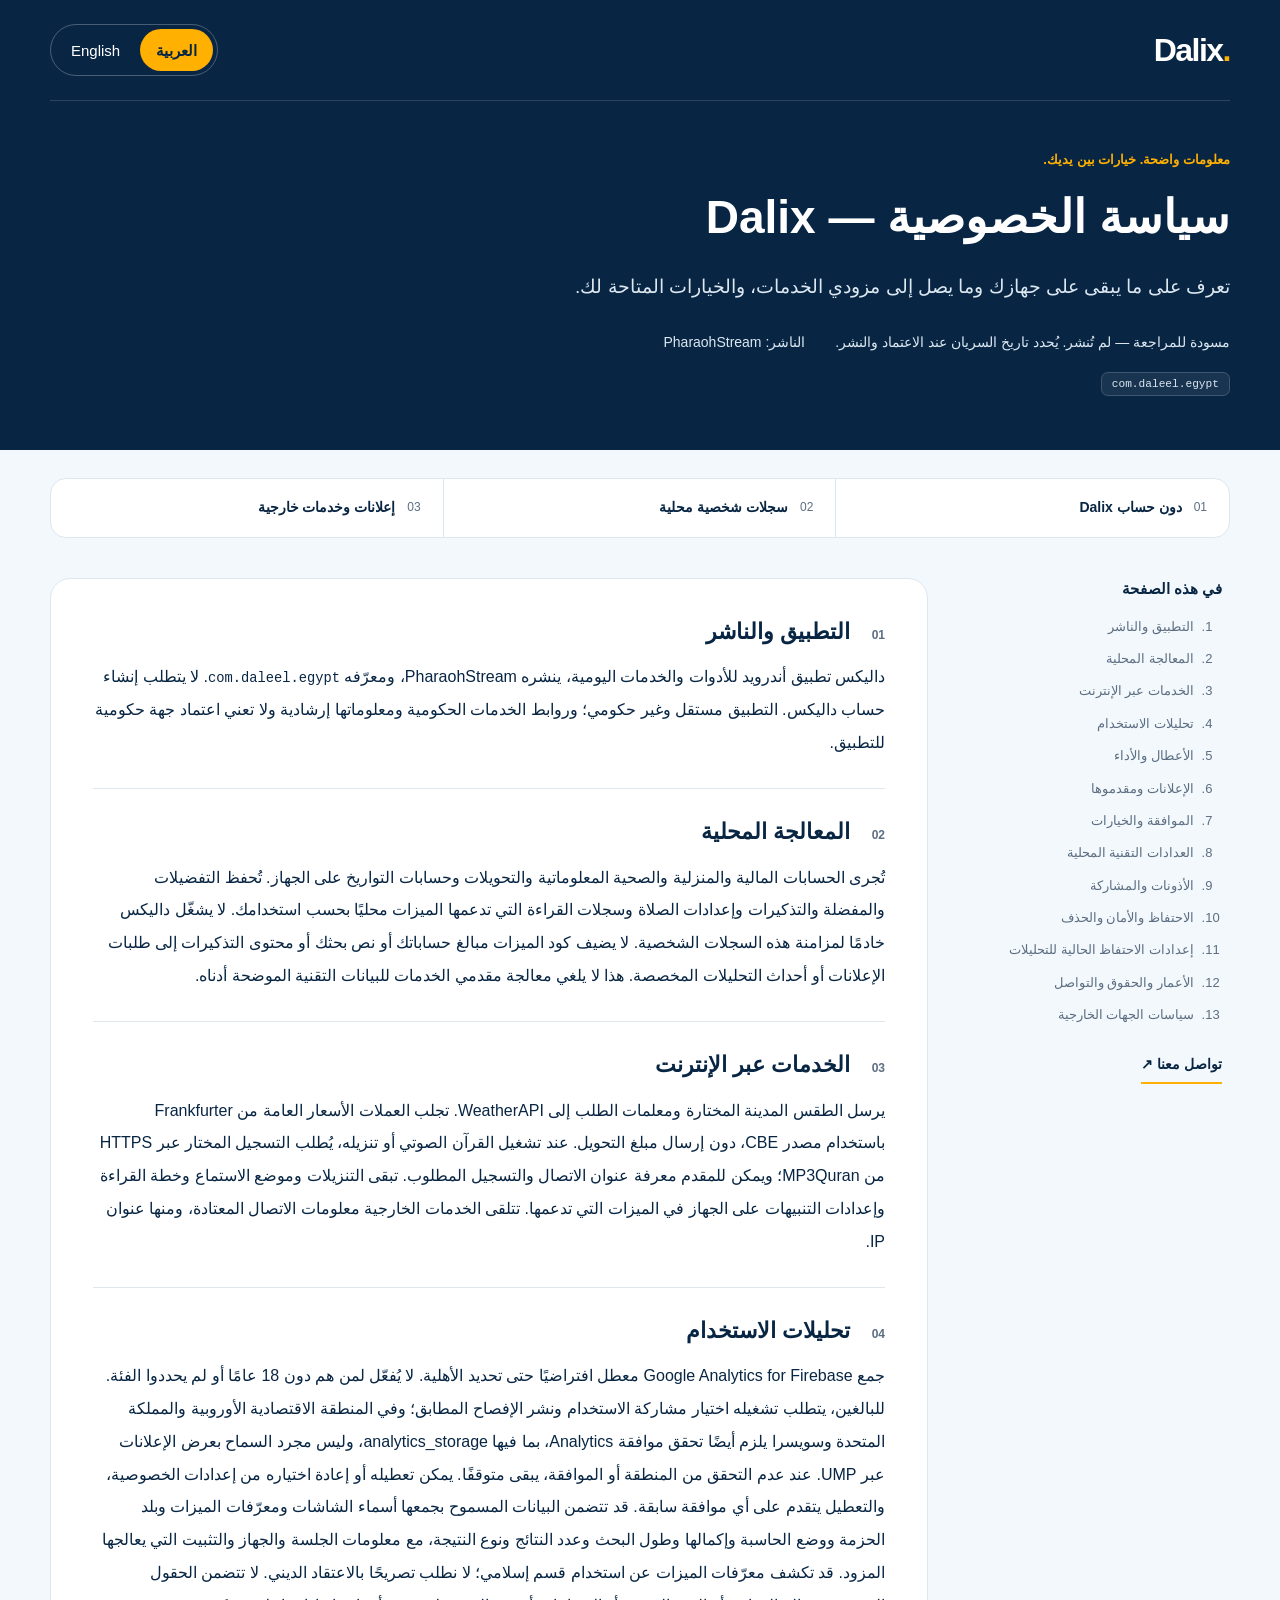
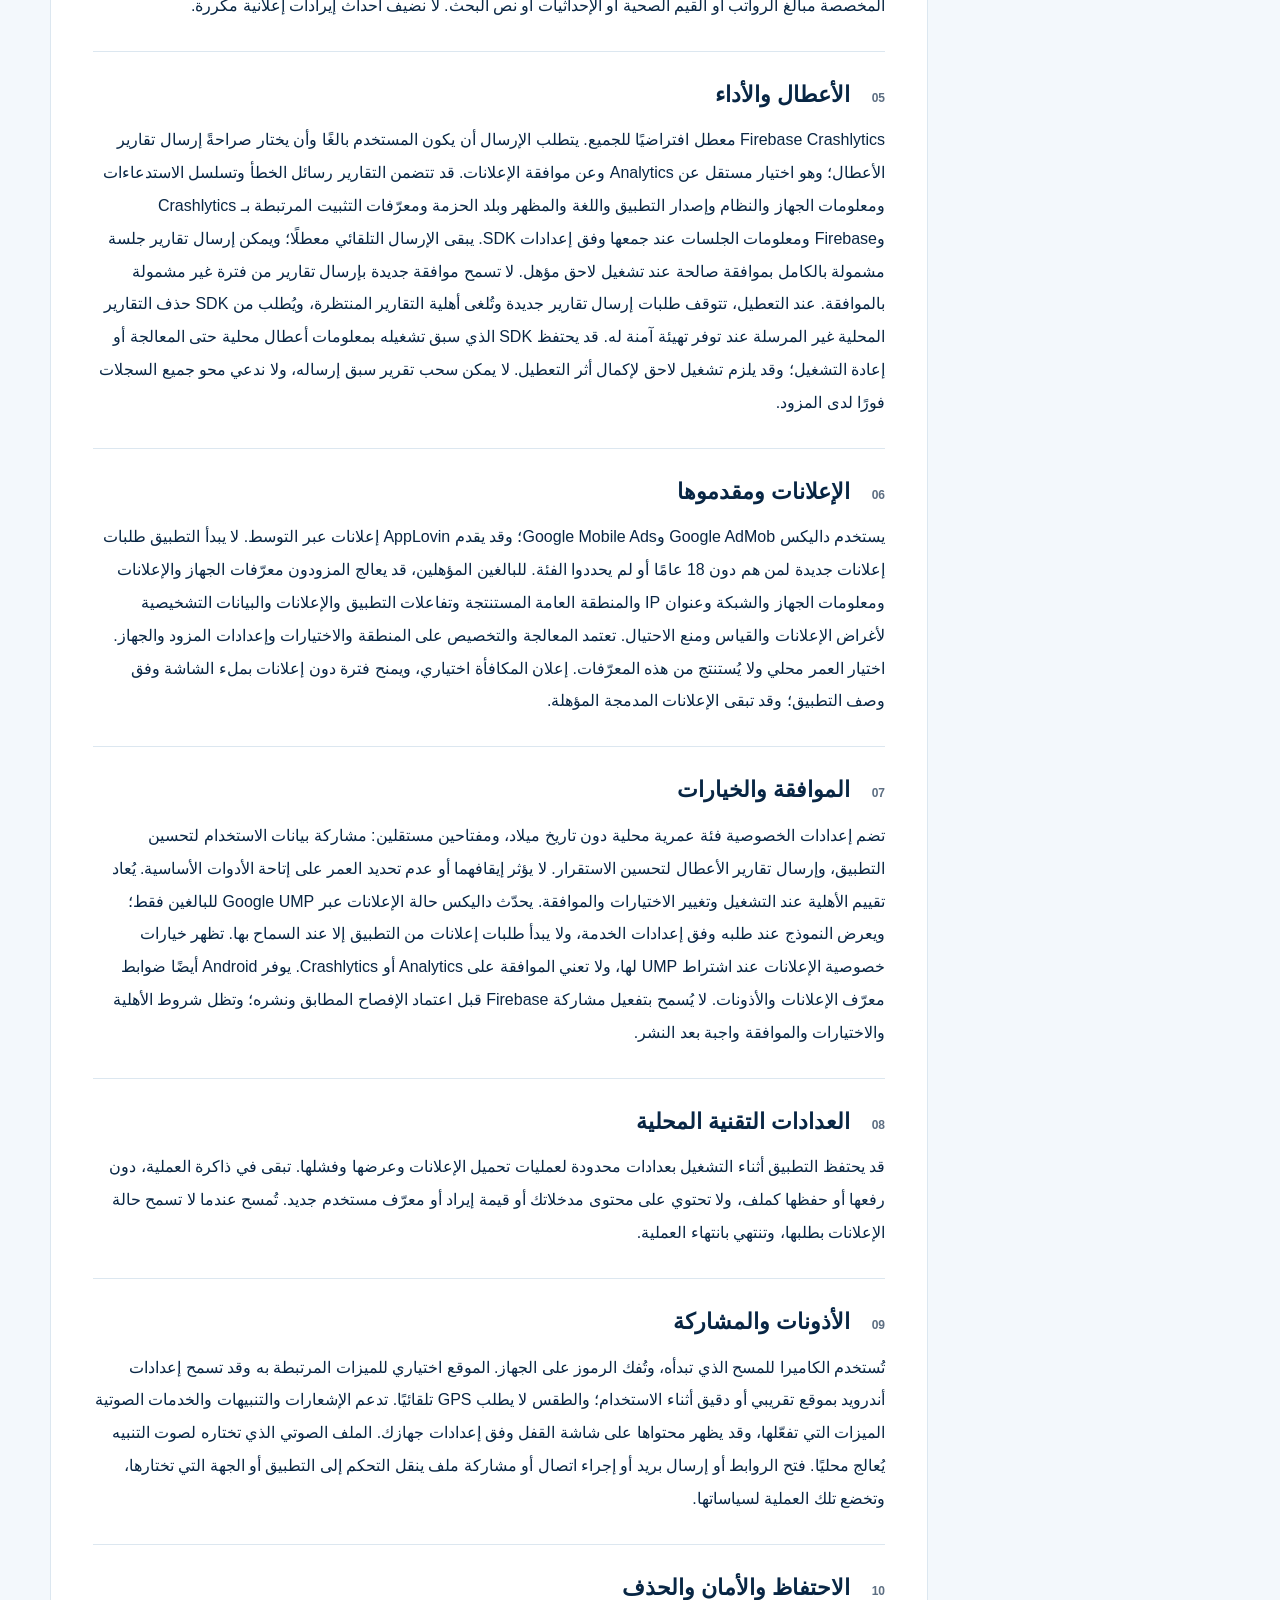
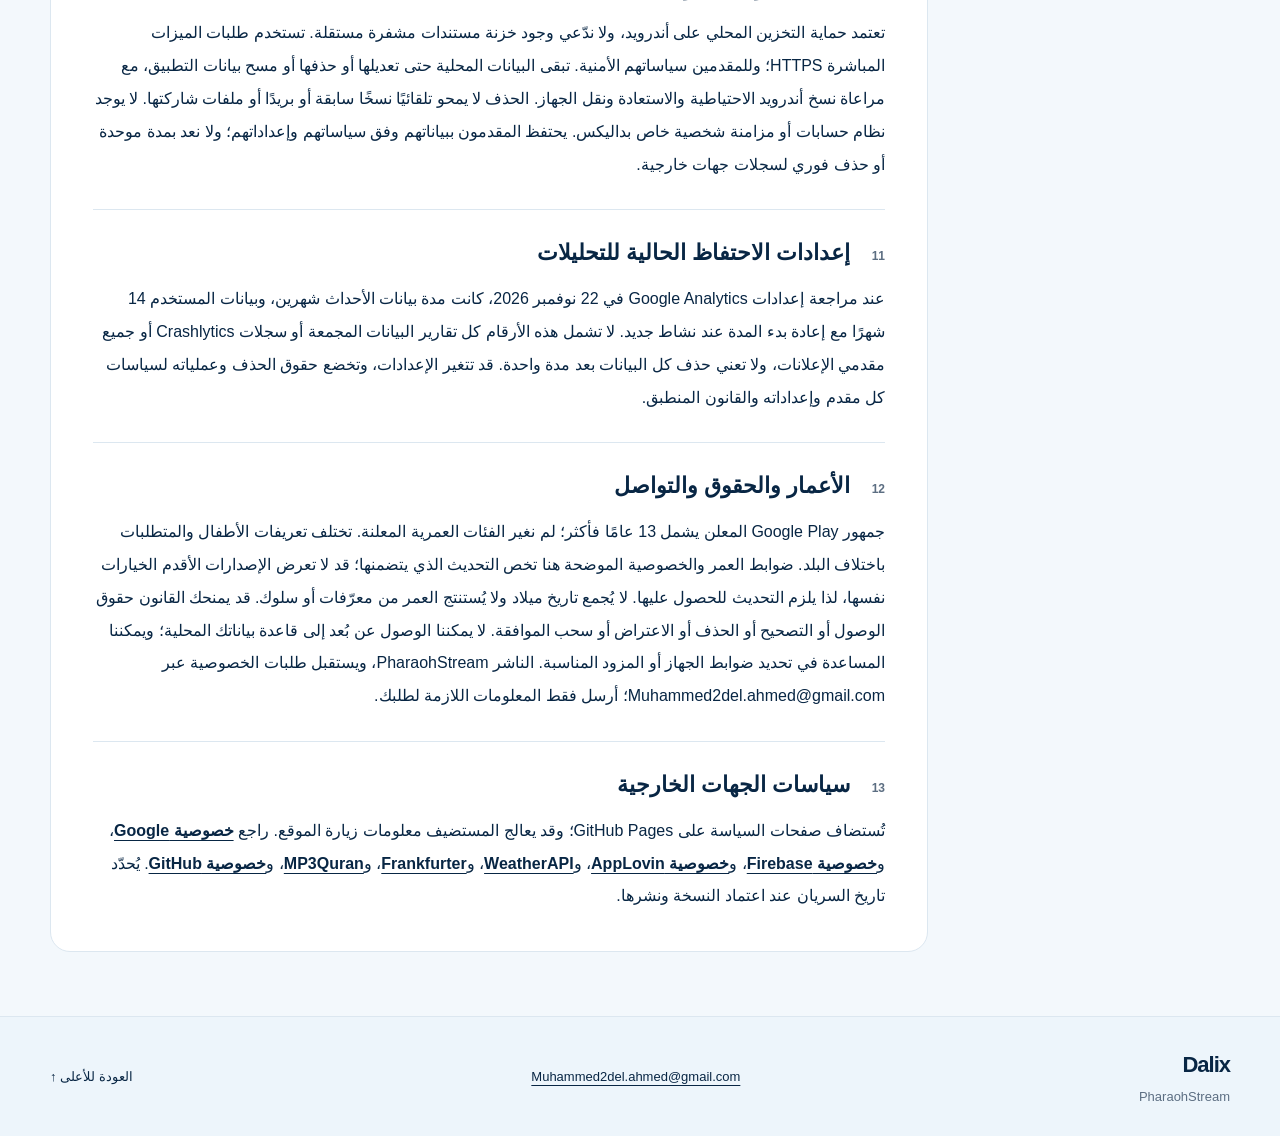
==== commit 4e16d511: "Clarify installation identifiers and publication prerequisites" ====
--- a/index.html
+++ b/index.html
@@ -8,5 +8,5 @@
 <header class="site-header"><div class="wrap header-inner"><a class="wordmark" href="./" aria-label="Dalix">Dalix<span aria-hidden="true">.</span></a><nav class="language" aria-label="اللغة"><a href="./" lang="ar" dir="rtl" aria-current="page">العربية</a><a href="en/" lang="en" dir="ltr" >English</a></nav></div></header>
 <div class="hero"><div class="wrap"><p class="eyebrow">معلومات واضحة. خيارات بين يديك.</p><h1>سياسة الخصوصية — Dalix</h1><p class="lede">تعرف على ما يبقى على جهازك وما يصل إلى مزودي الخدمات، والخيارات المتاحة لك.</p><div class="hero-meta"><span>مسودة للمراجعة — لم تُنشر. يُحدد تاريخ السريان عند الاعتماد والنشر.</span><span>الناشر: <bdi>PharaohStream</bdi></span></div><div class="package"><code>com.daleel.egypt</code></div></div></div>
 <div class="wrap summaries"><span><i aria-hidden="true">01</i>دون حساب Dalix</span><span><i aria-hidden="true">02</i>سجلات شخصية محلية</span><span><i aria-hidden="true">03</i>إعلانات وخدمات خارجية</span></div>
-<div class="wrap layout"><aside><nav class="desktop-toc" aria-label="في هذه الصفحة"><h2>في هذه الصفحة</h2><ol><li><a href="#section-01">التطبيق والناشر</a></li><li><a href="#section-02">المعالجة المحلية</a></li><li><a href="#section-03">الخدمات عبر الإنترنت</a></li><li><a href="#section-04">تحليلات الاستخدام</a></li><li><a href="#section-05">الأعطال والأداء</a></li><li><a href="#section-06">الإعلانات ومقدموها</a></li><li><a href="#section-07">الموافقة والخيارات</a></li><li><a href="#section-08">العدادات التقنية المحلية</a></li><li><a href="#section-09">الأذونات والمشاركة</a></li><li><a href="#section-10">الاحتفاظ والأمان والحذف</a></li><li><a href="#section-11">إعدادات الاحتفاظ الحالية للتحليلات</a></li><li><a href="#section-12">الأعمار والحقوق والتواصل</a></li><li><a href="#section-13">سياسات الجهات الخارجية</a></li></ol><a class="toc-contact" href="mailto:Muhammed2del.ahmed@gmail.com">تواصل معنا ↗</a></nav><details class="mobile-toc"><summary>في هذه الصفحة</summary><nav aria-label="في هذه الصفحة"><ol><li><a href="#section-01">التطبيق والناشر</a></li><li><a href="#section-02">المعالجة المحلية</a></li><li><a href="#section-03">الخدمات عبر الإنترنت</a></li><li><a href="#section-04">تحليلات الاستخدام</a></li><li><a href="#section-05">الأعطال والأداء</a></li><li><a href="#section-06">الإعلانات ومقدموها</a></li><li><a href="#section-07">الموافقة والخيارات</a></li><li><a href="#section-08">العدادات التقنية المحلية</a></li><li><a href="#section-09">الأذونات والمشاركة</a></li><li><a href="#section-10">الاحتفاظ والأمان والحذف</a></li><li><a href="#section-11">إعدادات الاحتفاظ الحالية للتحليلات</a></li><li><a href="#section-12">الأعمار والحقوق والتواصل</a></li><li><a href="#section-13">سياسات الجهات الخارجية</a></li></ol></nav></details></aside><main id="policy" tabindex="-1"><section id="section-01" aria-labelledby="heading-01"><h2 id="heading-01"><span class="ordinal" aria-hidden="true">01</span>التطبيق والناشر</h2><p>داليكس تطبيق أندرويد للأدوات والخدمات اليومية، ينشره PharaohStream، ومعرّفه <code>com.daleel.egypt</code>. لا يتطلب إنشاء حساب داليكس. التطبيق مستقل وغير حكومي؛ وروابط الخدمات الحكومية ومعلوماتها إرشادية ولا تعني اعتماد جهة حكومية للتطبيق.</p></section><section id="section-02" aria-labelledby="heading-02"><h2 id="heading-02"><span class="ordinal" aria-hidden="true">02</span>المعالجة المحلية</h2><p>تُجرى الحسابات المالية والمنزلية والصحية المعلوماتية والتحويلات وحسابات التواريخ على الجهاز. تُحفظ التفضيلات والمفضلة والتذكيرات وإعدادات الصلاة وسجلات القراءة التي تدعمها الميزات محليًا بحسب استخدامك. لا يشغّل داليكس خادمًا لمزامنة هذه السجلات الشخصية. لا يضيف كود الميزات مبالغ حساباتك أو نص بحثك أو محتوى التذكيرات إلى طلبات الإعلانات أو أحداث التحليلات المخصصة. هذا لا يلغي معالجة مقدمي الخدمات للبيانات التقنية الموضحة أدناه.</p></section><section id="section-03" aria-labelledby="heading-03"><h2 id="heading-03"><span class="ordinal" aria-hidden="true">03</span>الخدمات عبر الإنترنت</h2><p>يرسل الطقس المدينة المختارة ومعلمات الطلب إلى WeatherAPI. تجلب العملات الأسعار العامة من Frankfurter باستخدام مصدر CBE، دون إرسال مبلغ التحويل. عند تشغيل القرآن الصوتي أو تنزيله، يُطلب التسجيل المختار عبر HTTPS من MP3Quran؛ ويمكن للمقدم معرفة عنوان الاتصال والتسجيل المطلوب. تبقى التنزيلات وموضع الاستماع وخطة القراءة وإعدادات التنبيهات على الجهاز في الميزات التي تدعمها. تتلقى الخدمات الخارجية معلومات الاتصال المعتادة، ومنها عنوان IP.</p></section><section id="section-04" aria-labelledby="heading-04"><h2 id="heading-04"><span class="ordinal" aria-hidden="true">04</span>تحليلات الاستخدام</h2><p>جمع Google Analytics for Firebase معطل افتراضيًا حتى تحديد الأهلية. لا يُفعّل لمن هم دون 18 عامًا أو لم يحددوا الفئة. للبالغين، يتطلب تشغيله اختيار مشاركة الاستخدام ونشر الإفصاح المطابق؛ وفي المنطقة الاقتصادية الأوروبية والمملكة المتحدة وسويسرا يلزم أيضًا تحقق موافقة Analytics، بما فيها analytics_storage، وليس مجرد السماح بعرض الإعلانات عبر UMP. عند عدم التحقق من المنطقة أو الموافقة، يبقى متوقفًا. يمكن تعطيله أو إعادة اختياره من إعدادات الخصوصية، والتعطيل يتقدم على أي موافقة سابقة. قد تتضمن البيانات المسموح بجمعها أسماء الشاشات ومعرّفات الميزات وبلد الحزمة ووضع الحاسبة وإكمالها وطول البحث وعدد النتائج ونوع النتيجة، مع معلومات الجلسة والجهاز والتثبيت التي يعالجها المزود. قد تكشف معرّفات الميزات عن استخدام قسم إسلامي؛ لا نطلب تصريحًا بالاعتقاد الديني. لا تتضمن الحقول المخصصة مبالغ الرواتب أو القيم الصحية أو الإحداثيات أو نص البحث. لا نضيف أحداث إيرادات إعلانية مكررة.</p></section><section id="section-05" aria-labelledby="heading-05"><h2 id="heading-05"><span class="ordinal" aria-hidden="true">05</span>الأعطال والأداء</h2><p>Firebase Crashlytics معطل افتراضيًا للجميع. يتطلب الإرسال أن يكون المستخدم بالغًا وأن يختار صراحةً إرسال تقارير الأعطال؛ وهو اختيار مستقل عن Analytics وعن موافقة الإعلانات. قد تتضمن التقارير رسائل الخطأ وتسلسل الاستدعاءات ومعلومات الجهاز والنظام وإصدار التطبيق واللغة والمظهر وبلد الحزمة. يبقى الإرسال التلقائي معطلًا؛ ويمكن إرسال تقارير جلسة مشمولة بالكامل بموافقة صالحة عند تشغيل لاحق مؤهل. لا تسمح موافقة جديدة بإرسال تقارير من فترة غير مشمولة بالموافقة. عند التعطيل، تتوقف طلبات إرسال تقارير جديدة وتُلغى أهلية التقارير المنتظرة، ويُطلب من SDK حذف التقارير المحلية غير المرسلة عند توفر تهيئة آمنة له. قد يحتفظ SDK الذي سبق تشغيله بمعلومات أعطال محلية حتى المعالجة أو إعادة التشغيل؛ وقد يلزم تشغيل لاحق لإكمال أثر التعطيل. لا يمكن سحب تقرير سبق إرساله، ولا ندعي محو جميع السجلات فورًا لدى المزود.</p></section><section id="section-06" aria-labelledby="heading-06"><h2 id="heading-06"><span class="ordinal" aria-hidden="true">06</span>الإعلانات ومقدموها</h2><p>يستخدم داليكس Google AdMob وGoogle Mobile Ads؛ وقد يقدم AppLovin إعلانات عبر التوسط. لا يبدأ التطبيق طلبات إعلانات جديدة لمن هم دون 18 عامًا أو لم يحددوا الفئة. للبالغين المؤهلين، قد يعالج المزودون معرّفات الجهاز والإعلانات ومعلومات الجهاز والشبكة وعنوان IP والمنطقة العامة المستنتجة وتفاعلات التطبيق والإعلانات والبيانات التشخيصية لأغراض الإعلانات والقياس ومنع الاحتيال. تعتمد المعالجة والتخصيص على المنطقة والاختيارات وإعدادات المزود والجهاز. اختيار العمر محلي ولا يُستنتج من هذه المعرّفات. إعلان المكافأة اختياري، ويمنح فترة دون إعلانات بملء الشاشة وفق وصف التطبيق؛ وقد تبقى الإعلانات المدمجة المؤهلة.</p></section><section id="section-07" aria-labelledby="heading-07"><h2 id="heading-07"><span class="ordinal" aria-hidden="true">07</span>الموافقة والخيارات</h2><p>تضم إعدادات الخصوصية فئة عمرية محلية دون تاريخ ميلاد، ومفتاحين مستقلين: مشاركة بيانات الاستخدام لتحسين التطبيق، وإرسال تقارير الأعطال لتحسين الاستقرار. لا يؤثر إيقافهما أو عدم تحديد العمر على إتاحة الأدوات الأساسية. يُعاد تقييم الأهلية عند التشغيل وتغيير الاختيارات والموافقة. يحدّث داليكس حالة الإعلانات عبر Google UMP للبالغين فقط؛ ويعرض النموذج عند طلبه وفق إعدادات الخدمة، ولا يبدأ طلبات إعلانات من التطبيق إلا عند السماح بها. تظهر خيارات خصوصية الإعلانات عند اشتراط UMP لها، ولا تعني الموافقة على Analytics أو Crashlytics. يوفر Android أيضًا ضوابط معرّف الإعلانات والأذونات. تبقى مشاركة Firebase متوقفة في نسخة المراجعة الحالية حتى اعتماد ونشر الإفصاح المطابق؛ ولا تكفي الموافقات وحدها لتجاوز هذا القيد.</p></section><section id="section-08" aria-labelledby="heading-08"><h2 id="heading-08"><span class="ordinal" aria-hidden="true">08</span>العدادات التقنية المحلية</h2><p>قد يحتفظ التطبيق أثناء التشغيل بعدادات محدودة لعمليات تحميل الإعلانات وعرضها وفشلها. تبقى في ذاكرة العملية، دون رفعها أو حفظها كملف، ولا تحتوي على محتوى مدخلاتك أو قيمة إيراد أو معرّف مستخدم جديد. تُمسح عندما لا تسمح حالة الإعلانات بطلبها، وتنتهي بانتهاء العملية.</p></section><section id="section-09" aria-labelledby="heading-09"><h2 id="heading-09"><span class="ordinal" aria-hidden="true">09</span>الأذونات والمشاركة</h2><p>تُستخدم الكاميرا للمسح الذي تبدأه، وتُفك الرموز على الجهاز. الموقع اختياري للميزات المرتبطة به وقد تسمح إعدادات أندرويد بموقع تقريبي أو دقيق أثناء الاستخدام؛ والطقس لا يطلب GPS تلقائيًا. تدعم الإشعارات والتنبيهات والخدمات الصوتية الميزات التي تفعّلها، وقد يظهر محتواها على شاشة القفل وفق إعدادات جهازك. الملف الصوتي الذي تختاره لصوت التنبيه يُعالج محليًا. فتح الروابط أو إرسال بريد أو إجراء اتصال أو مشاركة ملف ينقل التحكم إلى التطبيق أو الجهة التي تختارها، وتخضع تلك العملية لسياساتها.</p></section><section id="section-10" aria-labelledby="heading-10"><h2 id="heading-10"><span class="ordinal" aria-hidden="true">10</span>الاحتفاظ والأمان والحذف</h2><p>تعتمد حماية التخزين المحلي على أندرويد، ولا ندّعي وجود خزنة مستندات مشفرة مستقلة. تستخدم طلبات الميزات المباشرة HTTPS؛ وللمقدمين سياساتهم الأمنية. تبقى البيانات المحلية حتى تعديلها أو حذفها أو مسح بيانات التطبيق، مع مراعاة نسخ أندرويد الاحتياطية والاستعادة ونقل الجهاز. الحذف لا يمحو تلقائيًا نسخًا سابقة أو بريدًا أو ملفات شاركتها. لا يوجد نظام حسابات أو مزامنة شخصية خاص بداليكس. يحتفظ المقدمون ببياناتهم وفق سياساتهم وإعداداتهم؛ ولا نعد بمدة موحدة أو حذف فوري لسجلات جهات خارجية.</p></section><section id="section-11" aria-labelledby="heading-11"><h2 id="heading-11"><span class="ordinal" aria-hidden="true">11</span>إعدادات الاحتفاظ الحالية للتحليلات</h2><p>عند مراجعة إعدادات Google Analytics في 22 نوفمبر 2026، كانت مدة بيانات الأحداث شهرين، وبيانات المستخدم 14 شهرًا مع إعادة بدء المدة عند نشاط جديد. لا تشمل هذه الأرقام كل تقارير البيانات المجمعة أو سجلات Crashlytics أو جميع مقدمي الإعلانات، ولا تعني حذف كل البيانات بعد مدة واحدة. قد تتغير الإعدادات، وتخضع حقوق الحذف وعملياته لسياسات كل مقدم وإعداداته والقانون المنطبق.</p></section><section id="section-12" aria-labelledby="heading-12"><h2 id="heading-12"><span class="ordinal" aria-hidden="true">12</span>الأعمار والحقوق والتواصل</h2><p>جمهور Google Play المعلن يشمل 13 عامًا فأكثر؛ لم نغير الفئات العمرية المعلنة. تختلف تعريفات الأطفال والمتطلبات باختلاف البلد. ضوابط العمر والخصوصية الموضحة هنا تخص التحديث الذي يتضمنها؛ قد لا تعرض الإصدارات الأقدم الخيارات نفسها، لذا يلزم التحديث للحصول عليها. لا يُجمع تاريخ ميلاد ولا يُستنتج العمر من معرّفات أو سلوك. قد يمنحك القانون حقوق الوصول أو التصحيح أو الحذف أو الاعتراض أو سحب الموافقة. لا يمكننا الوصول عن بُعد إلى قاعدة بياناتك المحلية؛ ويمكننا المساعدة في تحديد ضوابط الجهاز أو المزود المناسبة. الناشر PharaohStream، ويستقبل طلبات الخصوصية عبر Muhammed2del.ahmed@gmail.com؛ أرسل فقط المعلومات اللازمة لطلبك.</p></section><section id="section-13" aria-labelledby="heading-13"><h2 id="heading-13"><span class="ordinal" aria-hidden="true">13</span>سياسات الجهات الخارجية</h2><p>تُستضاف صفحات السياسة على GitHub Pages؛ وقد يعالج المستضيف معلومات زيارة الموقع. راجع <a href="https://policies.google.com/privacy">خصوصية Google</a>، و<a href="https://firebase.google.com/support/privacy">خصوصية Firebase</a>، و<a href="https://legal.applovin.com/privacy/">خصوصية AppLovin</a>، و<a href="https://www.weatherapi.com/privacy">WeatherAPI</a>، و<a href="https://frankfurter.dev/">Frankfurter</a>، و<a href="https://mp3quran.net/eng/privacy">MP3Quran</a>، و<a href="https://docs.github.com/en/site-policy/privacy-policies/github-general-privacy-statement">خصوصية GitHub</a>. يُحدّد تاريخ السريان عند اعتماد النسخة ونشرها.</p></section></main></div>
+<div class="wrap layout"><aside><nav class="desktop-toc" aria-label="في هذه الصفحة"><h2>في هذه الصفحة</h2><ol><li><a href="#section-01">التطبيق والناشر</a></li><li><a href="#section-02">المعالجة المحلية</a></li><li><a href="#section-03">الخدمات عبر الإنترنت</a></li><li><a href="#section-04">تحليلات الاستخدام</a></li><li><a href="#section-05">الأعطال والأداء</a></li><li><a href="#section-06">الإعلانات ومقدموها</a></li><li><a href="#section-07">الموافقة والخيارات</a></li><li><a href="#section-08">العدادات التقنية المحلية</a></li><li><a href="#section-09">الأذونات والمشاركة</a></li><li><a href="#section-10">الاحتفاظ والأمان والحذف</a></li><li><a href="#section-11">إعدادات الاحتفاظ الحالية للتحليلات</a></li><li><a href="#section-12">الأعمار والحقوق والتواصل</a></li><li><a href="#section-13">سياسات الجهات الخارجية</a></li></ol><a class="toc-contact" href="mailto:Muhammed2del.ahmed@gmail.com">تواصل معنا ↗</a></nav><details class="mobile-toc"><summary>في هذه الصفحة</summary><nav aria-label="في هذه الصفحة"><ol><li><a href="#section-01">التطبيق والناشر</a></li><li><a href="#section-02">المعالجة المحلية</a></li><li><a href="#section-03">الخدمات عبر الإنترنت</a></li><li><a href="#section-04">تحليلات الاستخدام</a></li><li><a href="#section-05">الأعطال والأداء</a></li><li><a href="#section-06">الإعلانات ومقدموها</a></li><li><a href="#section-07">الموافقة والخيارات</a></li><li><a href="#section-08">العدادات التقنية المحلية</a></li><li><a href="#section-09">الأذونات والمشاركة</a></li><li><a href="#section-10">الاحتفاظ والأمان والحذف</a></li><li><a href="#section-11">إعدادات الاحتفاظ الحالية للتحليلات</a></li><li><a href="#section-12">الأعمار والحقوق والتواصل</a></li><li><a href="#section-13">سياسات الجهات الخارجية</a></li></ol></nav></details></aside><main id="policy" tabindex="-1"><section id="section-01" aria-labelledby="heading-01"><h2 id="heading-01"><span class="ordinal" aria-hidden="true">01</span>التطبيق والناشر</h2><p>داليكس تطبيق أندرويد للأدوات والخدمات اليومية، ينشره PharaohStream، ومعرّفه <code>com.daleel.egypt</code>. لا يتطلب إنشاء حساب داليكس. التطبيق مستقل وغير حكومي؛ وروابط الخدمات الحكومية ومعلوماتها إرشادية ولا تعني اعتماد جهة حكومية للتطبيق.</p></section><section id="section-02" aria-labelledby="heading-02"><h2 id="heading-02"><span class="ordinal" aria-hidden="true">02</span>المعالجة المحلية</h2><p>تُجرى الحسابات المالية والمنزلية والصحية المعلوماتية والتحويلات وحسابات التواريخ على الجهاز. تُحفظ التفضيلات والمفضلة والتذكيرات وإعدادات الصلاة وسجلات القراءة التي تدعمها الميزات محليًا بحسب استخدامك. لا يشغّل داليكس خادمًا لمزامنة هذه السجلات الشخصية. لا يضيف كود الميزات مبالغ حساباتك أو نص بحثك أو محتوى التذكيرات إلى طلبات الإعلانات أو أحداث التحليلات المخصصة. هذا لا يلغي معالجة مقدمي الخدمات للبيانات التقنية الموضحة أدناه.</p></section><section id="section-03" aria-labelledby="heading-03"><h2 id="heading-03"><span class="ordinal" aria-hidden="true">03</span>الخدمات عبر الإنترنت</h2><p>يرسل الطقس المدينة المختارة ومعلمات الطلب إلى WeatherAPI. تجلب العملات الأسعار العامة من Frankfurter باستخدام مصدر CBE، دون إرسال مبلغ التحويل. عند تشغيل القرآن الصوتي أو تنزيله، يُطلب التسجيل المختار عبر HTTPS من MP3Quran؛ ويمكن للمقدم معرفة عنوان الاتصال والتسجيل المطلوب. تبقى التنزيلات وموضع الاستماع وخطة القراءة وإعدادات التنبيهات على الجهاز في الميزات التي تدعمها. تتلقى الخدمات الخارجية معلومات الاتصال المعتادة، ومنها عنوان IP.</p></section><section id="section-04" aria-labelledby="heading-04"><h2 id="heading-04"><span class="ordinal" aria-hidden="true">04</span>تحليلات الاستخدام</h2><p>جمع Google Analytics for Firebase معطل افتراضيًا حتى تحديد الأهلية. لا يُفعّل لمن هم دون 18 عامًا أو لم يحددوا الفئة. للبالغين، يتطلب تشغيله اختيار مشاركة الاستخدام ونشر الإفصاح المطابق؛ وفي المنطقة الاقتصادية الأوروبية والمملكة المتحدة وسويسرا يلزم أيضًا تحقق موافقة Analytics، بما فيها analytics_storage، وليس مجرد السماح بعرض الإعلانات عبر UMP. عند عدم التحقق من المنطقة أو الموافقة، يبقى متوقفًا. يمكن تعطيله أو إعادة اختياره من إعدادات الخصوصية، والتعطيل يتقدم على أي موافقة سابقة. قد تتضمن البيانات المسموح بجمعها أسماء الشاشات ومعرّفات الميزات وبلد الحزمة ووضع الحاسبة وإكمالها وطول البحث وعدد النتائج ونوع النتيجة، مع معلومات الجلسة والجهاز والتثبيت التي يعالجها المزود. قد تكشف معرّفات الميزات عن استخدام قسم إسلامي؛ لا نطلب تصريحًا بالاعتقاد الديني. لا تتضمن الحقول المخصصة مبالغ الرواتب أو القيم الصحية أو الإحداثيات أو نص البحث. لا نضيف أحداث إيرادات إعلانية مكررة.</p></section><section id="section-05" aria-labelledby="heading-05"><h2 id="heading-05"><span class="ordinal" aria-hidden="true">05</span>الأعطال والأداء</h2><p>Firebase Crashlytics معطل افتراضيًا للجميع. يتطلب الإرسال أن يكون المستخدم بالغًا وأن يختار صراحةً إرسال تقارير الأعطال؛ وهو اختيار مستقل عن Analytics وعن موافقة الإعلانات. قد تتضمن التقارير رسائل الخطأ وتسلسل الاستدعاءات ومعلومات الجهاز والنظام وإصدار التطبيق واللغة والمظهر وبلد الحزمة ومعرّفات التثبيت المرتبطة بـ Crashlytics وFirebase ومعلومات الجلسات عند جمعها وفق إعدادات SDK. يبقى الإرسال التلقائي معطلًا؛ ويمكن إرسال تقارير جلسة مشمولة بالكامل بموافقة صالحة عند تشغيل لاحق مؤهل. لا تسمح موافقة جديدة بإرسال تقارير من فترة غير مشمولة بالموافقة. عند التعطيل، تتوقف طلبات إرسال تقارير جديدة وتُلغى أهلية التقارير المنتظرة، ويُطلب من SDK حذف التقارير المحلية غير المرسلة عند توفر تهيئة آمنة له. قد يحتفظ SDK الذي سبق تشغيله بمعلومات أعطال محلية حتى المعالجة أو إعادة التشغيل؛ وقد يلزم تشغيل لاحق لإكمال أثر التعطيل. لا يمكن سحب تقرير سبق إرساله، ولا ندعي محو جميع السجلات فورًا لدى المزود.</p></section><section id="section-06" aria-labelledby="heading-06"><h2 id="heading-06"><span class="ordinal" aria-hidden="true">06</span>الإعلانات ومقدموها</h2><p>يستخدم داليكس Google AdMob وGoogle Mobile Ads؛ وقد يقدم AppLovin إعلانات عبر التوسط. لا يبدأ التطبيق طلبات إعلانات جديدة لمن هم دون 18 عامًا أو لم يحددوا الفئة. للبالغين المؤهلين، قد يعالج المزودون معرّفات الجهاز والإعلانات ومعلومات الجهاز والشبكة وعنوان IP والمنطقة العامة المستنتجة وتفاعلات التطبيق والإعلانات والبيانات التشخيصية لأغراض الإعلانات والقياس ومنع الاحتيال. تعتمد المعالجة والتخصيص على المنطقة والاختيارات وإعدادات المزود والجهاز. اختيار العمر محلي ولا يُستنتج من هذه المعرّفات. إعلان المكافأة اختياري، ويمنح فترة دون إعلانات بملء الشاشة وفق وصف التطبيق؛ وقد تبقى الإعلانات المدمجة المؤهلة.</p></section><section id="section-07" aria-labelledby="heading-07"><h2 id="heading-07"><span class="ordinal" aria-hidden="true">07</span>الموافقة والخيارات</h2><p>تضم إعدادات الخصوصية فئة عمرية محلية دون تاريخ ميلاد، ومفتاحين مستقلين: مشاركة بيانات الاستخدام لتحسين التطبيق، وإرسال تقارير الأعطال لتحسين الاستقرار. لا يؤثر إيقافهما أو عدم تحديد العمر على إتاحة الأدوات الأساسية. يُعاد تقييم الأهلية عند التشغيل وتغيير الاختيارات والموافقة. يحدّث داليكس حالة الإعلانات عبر Google UMP للبالغين فقط؛ ويعرض النموذج عند طلبه وفق إعدادات الخدمة، ولا يبدأ طلبات إعلانات من التطبيق إلا عند السماح بها. تظهر خيارات خصوصية الإعلانات عند اشتراط UMP لها، ولا تعني الموافقة على Analytics أو Crashlytics. يوفر Android أيضًا ضوابط معرّف الإعلانات والأذونات. لا يُسمح بتفعيل مشاركة Firebase قبل اعتماد الإفصاح المطابق ونشره؛ وتظل شروط الأهلية والاختيارات والموافقة واجبة بعد النشر.</p></section><section id="section-08" aria-labelledby="heading-08"><h2 id="heading-08"><span class="ordinal" aria-hidden="true">08</span>العدادات التقنية المحلية</h2><p>قد يحتفظ التطبيق أثناء التشغيل بعدادات محدودة لعمليات تحميل الإعلانات وعرضها وفشلها. تبقى في ذاكرة العملية، دون رفعها أو حفظها كملف، ولا تحتوي على محتوى مدخلاتك أو قيمة إيراد أو معرّف مستخدم جديد. تُمسح عندما لا تسمح حالة الإعلانات بطلبها، وتنتهي بانتهاء العملية.</p></section><section id="section-09" aria-labelledby="heading-09"><h2 id="heading-09"><span class="ordinal" aria-hidden="true">09</span>الأذونات والمشاركة</h2><p>تُستخدم الكاميرا للمسح الذي تبدأه، وتُفك الرموز على الجهاز. الموقع اختياري للميزات المرتبطة به وقد تسمح إعدادات أندرويد بموقع تقريبي أو دقيق أثناء الاستخدام؛ والطقس لا يطلب GPS تلقائيًا. تدعم الإشعارات والتنبيهات والخدمات الصوتية الميزات التي تفعّلها، وقد يظهر محتواها على شاشة القفل وفق إعدادات جهازك. الملف الصوتي الذي تختاره لصوت التنبيه يُعالج محليًا. فتح الروابط أو إرسال بريد أو إجراء اتصال أو مشاركة ملف ينقل التحكم إلى التطبيق أو الجهة التي تختارها، وتخضع تلك العملية لسياساتها.</p></section><section id="section-10" aria-labelledby="heading-10"><h2 id="heading-10"><span class="ordinal" aria-hidden="true">10</span>الاحتفاظ والأمان والحذف</h2><p>تعتمد حماية التخزين المحلي على أندرويد، ولا ندّعي وجود خزنة مستندات مشفرة مستقلة. تستخدم طلبات الميزات المباشرة HTTPS؛ وللمقدمين سياساتهم الأمنية. تبقى البيانات المحلية حتى تعديلها أو حذفها أو مسح بيانات التطبيق، مع مراعاة نسخ أندرويد الاحتياطية والاستعادة ونقل الجهاز. الحذف لا يمحو تلقائيًا نسخًا سابقة أو بريدًا أو ملفات شاركتها. لا يوجد نظام حسابات أو مزامنة شخصية خاص بداليكس. يحتفظ المقدمون ببياناتهم وفق سياساتهم وإعداداتهم؛ ولا نعد بمدة موحدة أو حذف فوري لسجلات جهات خارجية.</p></section><section id="section-11" aria-labelledby="heading-11"><h2 id="heading-11"><span class="ordinal" aria-hidden="true">11</span>إعدادات الاحتفاظ الحالية للتحليلات</h2><p>عند مراجعة إعدادات Google Analytics في 22 نوفمبر 2026، كانت مدة بيانات الأحداث شهرين، وبيانات المستخدم 14 شهرًا مع إعادة بدء المدة عند نشاط جديد. لا تشمل هذه الأرقام كل تقارير البيانات المجمعة أو سجلات Crashlytics أو جميع مقدمي الإعلانات، ولا تعني حذف كل البيانات بعد مدة واحدة. قد تتغير الإعدادات، وتخضع حقوق الحذف وعملياته لسياسات كل مقدم وإعداداته والقانون المنطبق.</p></section><section id="section-12" aria-labelledby="heading-12"><h2 id="heading-12"><span class="ordinal" aria-hidden="true">12</span>الأعمار والحقوق والتواصل</h2><p>جمهور Google Play المعلن يشمل 13 عامًا فأكثر؛ لم نغير الفئات العمرية المعلنة. تختلف تعريفات الأطفال والمتطلبات باختلاف البلد. ضوابط العمر والخصوصية الموضحة هنا تخص التحديث الذي يتضمنها؛ قد لا تعرض الإصدارات الأقدم الخيارات نفسها، لذا يلزم التحديث للحصول عليها. لا يُجمع تاريخ ميلاد ولا يُستنتج العمر من معرّفات أو سلوك. قد يمنحك القانون حقوق الوصول أو التصحيح أو الحذف أو الاعتراض أو سحب الموافقة. لا يمكننا الوصول عن بُعد إلى قاعدة بياناتك المحلية؛ ويمكننا المساعدة في تحديد ضوابط الجهاز أو المزود المناسبة. الناشر PharaohStream، ويستقبل طلبات الخصوصية عبر Muhammed2del.ahmed@gmail.com؛ أرسل فقط المعلومات اللازمة لطلبك.</p></section><section id="section-13" aria-labelledby="heading-13"><h2 id="heading-13"><span class="ordinal" aria-hidden="true">13</span>سياسات الجهات الخارجية</h2><p>تُستضاف صفحات السياسة على GitHub Pages؛ وقد يعالج المستضيف معلومات زيارة الموقع. راجع <a href="https://policies.google.com/privacy">خصوصية Google</a>، و<a href="https://firebase.google.com/support/privacy">خصوصية Firebase</a>، و<a href="https://legal.applovin.com/privacy/">خصوصية AppLovin</a>، و<a href="https://www.weatherapi.com/privacy">WeatherAPI</a>، و<a href="https://frankfurter.dev/">Frankfurter</a>، و<a href="https://mp3quran.net/eng/privacy">MP3Quran</a>، و<a href="https://docs.github.com/en/site-policy/privacy-policies/github-general-privacy-statement">خصوصية GitHub</a>. يُحدّد تاريخ السريان عند اعتماد النسخة ونشرها.</p></section></main></div>
 <footer><div class="wrap footer-inner"><div><strong>Dalix</strong><p>PharaohStream</p></div><a class="email" href="mailto:Muhammed2del.ahmed@gmail.com">Muhammed2del.ahmed@gmail.com</a><a href="#top">العودة للأعلى ↑</a></div></footer></body></html>
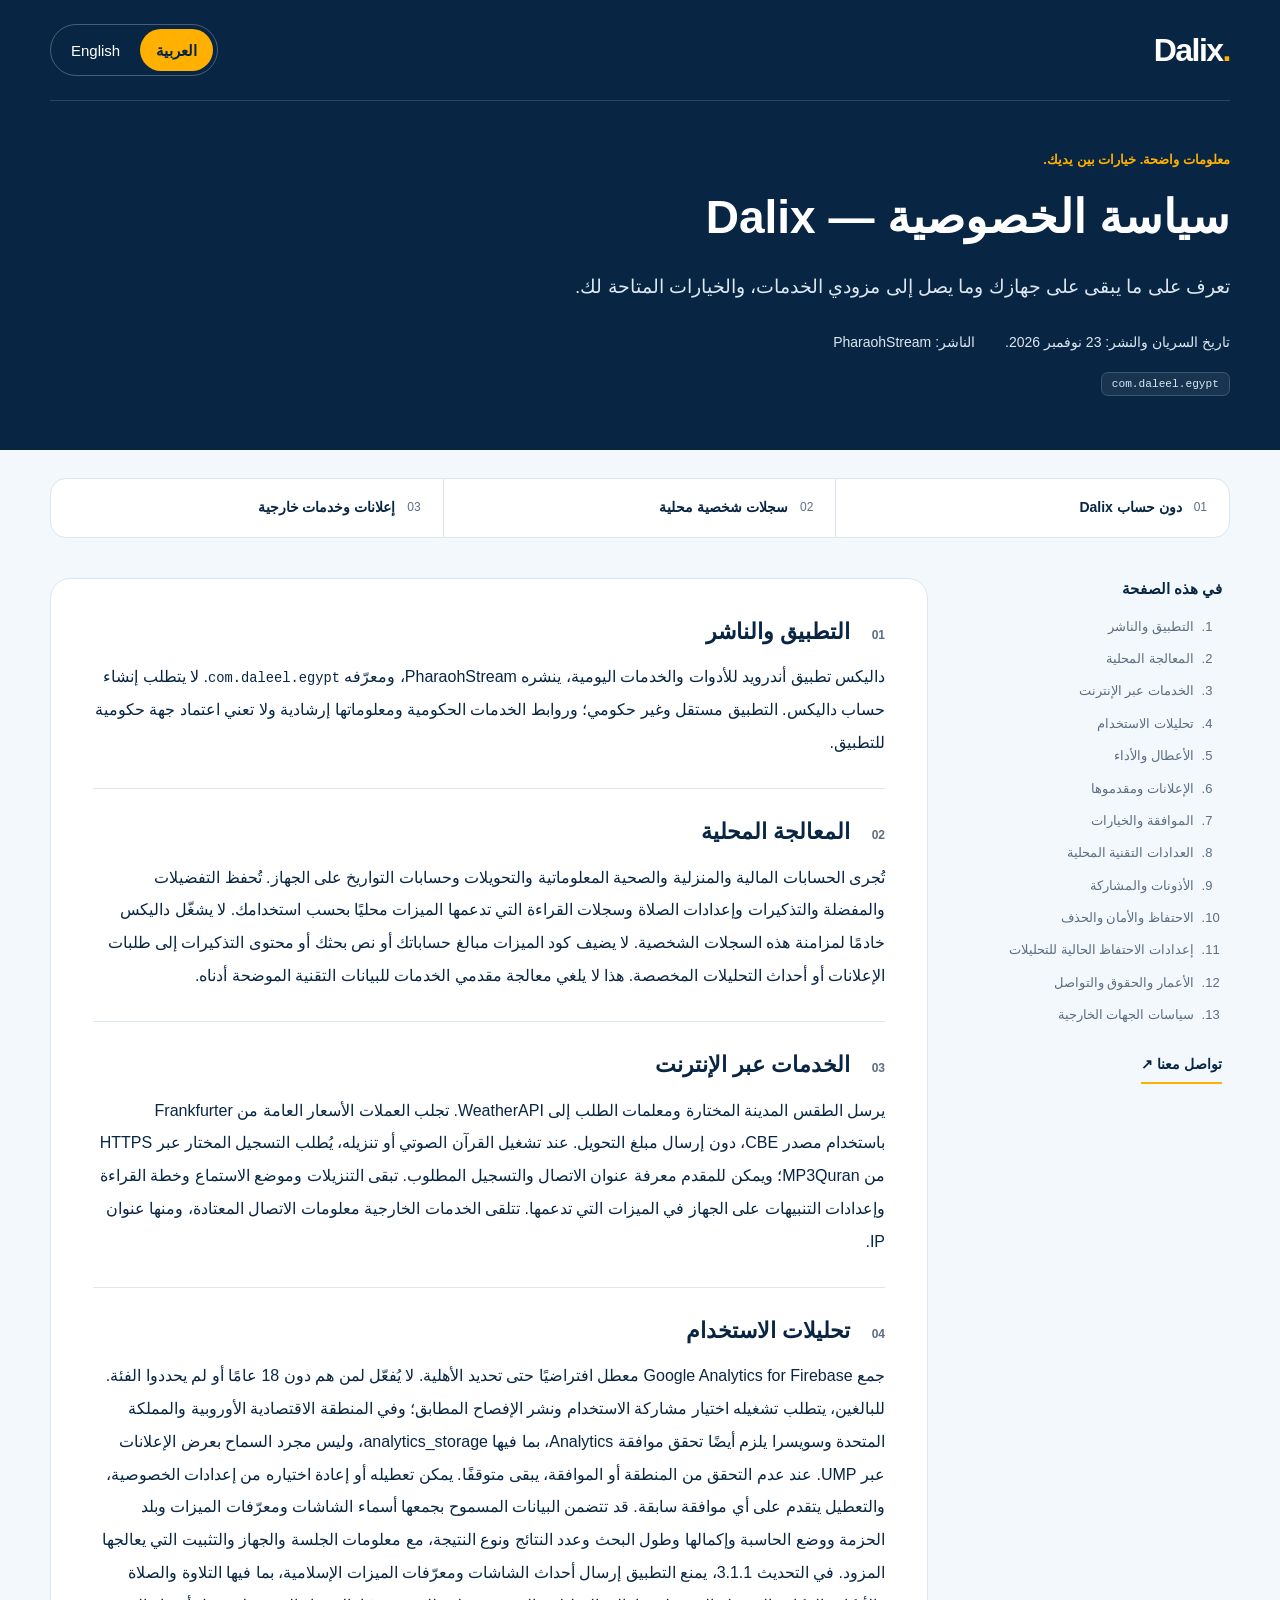
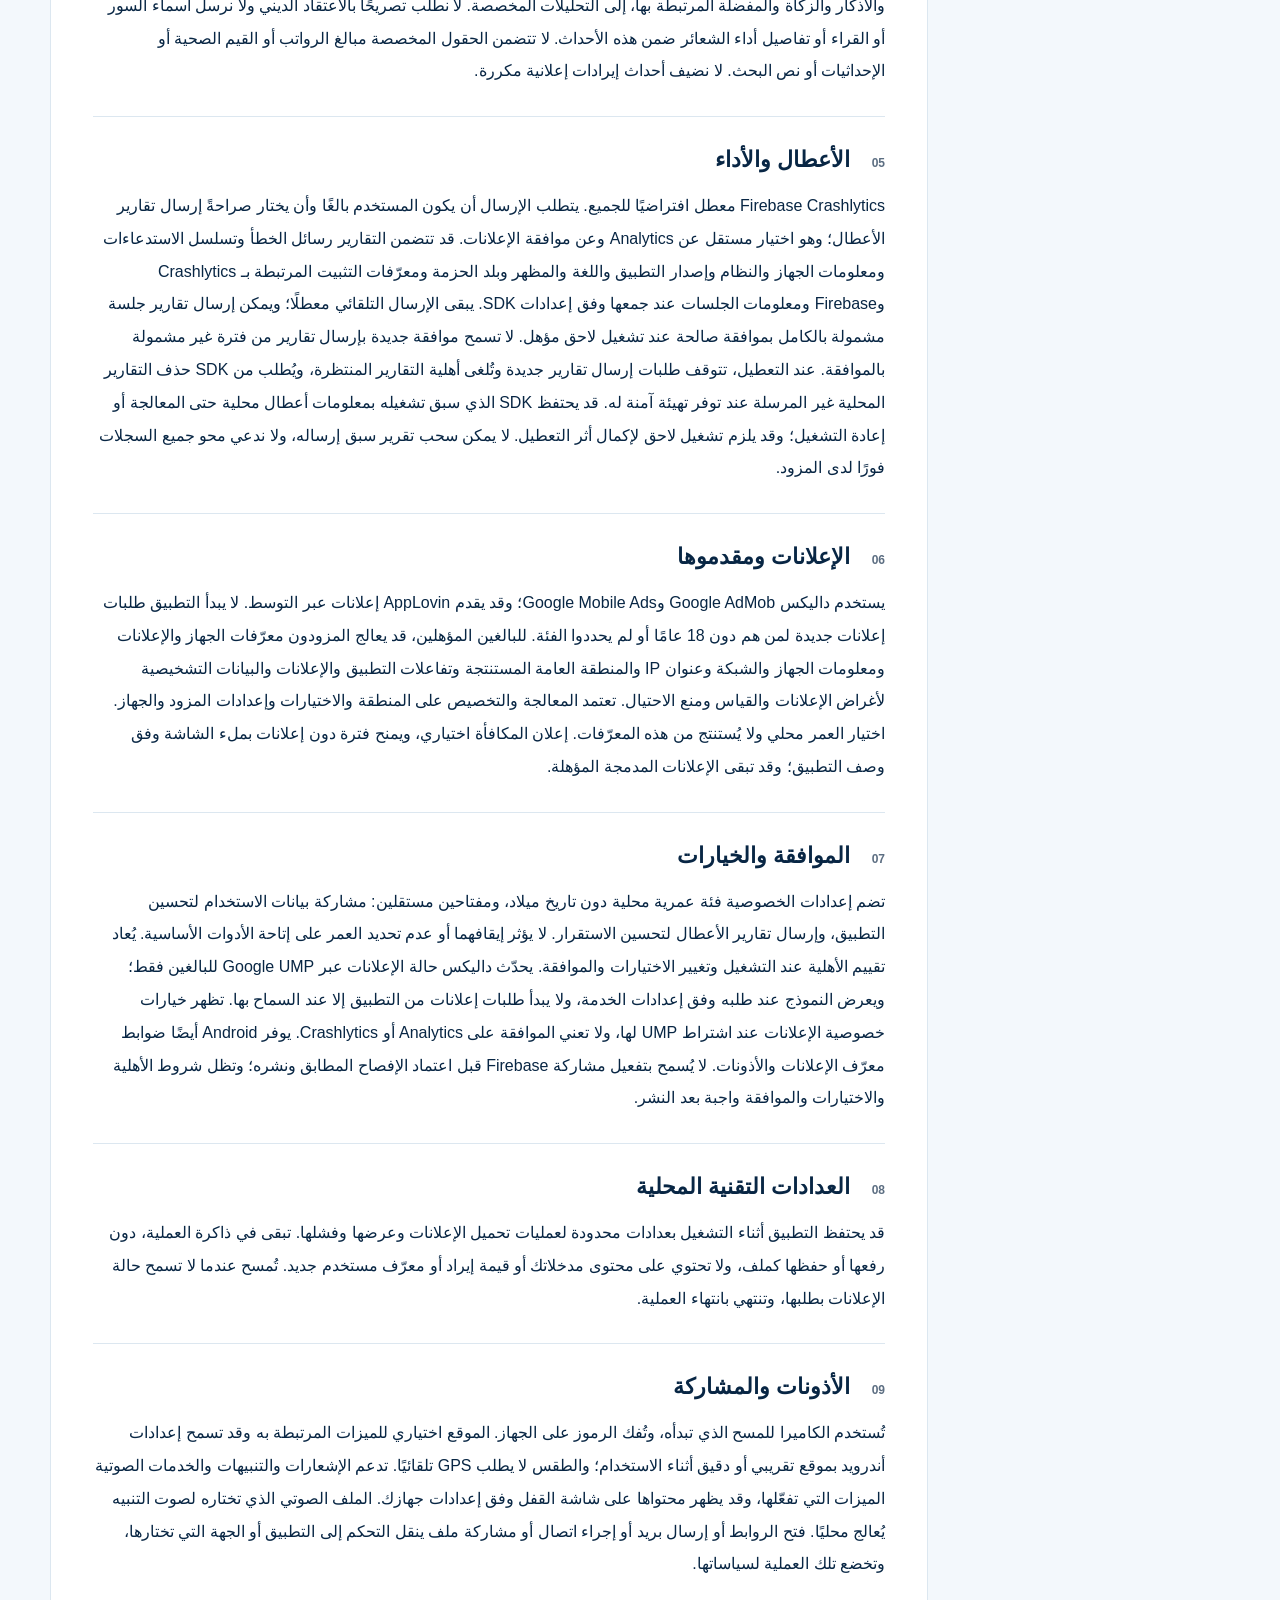
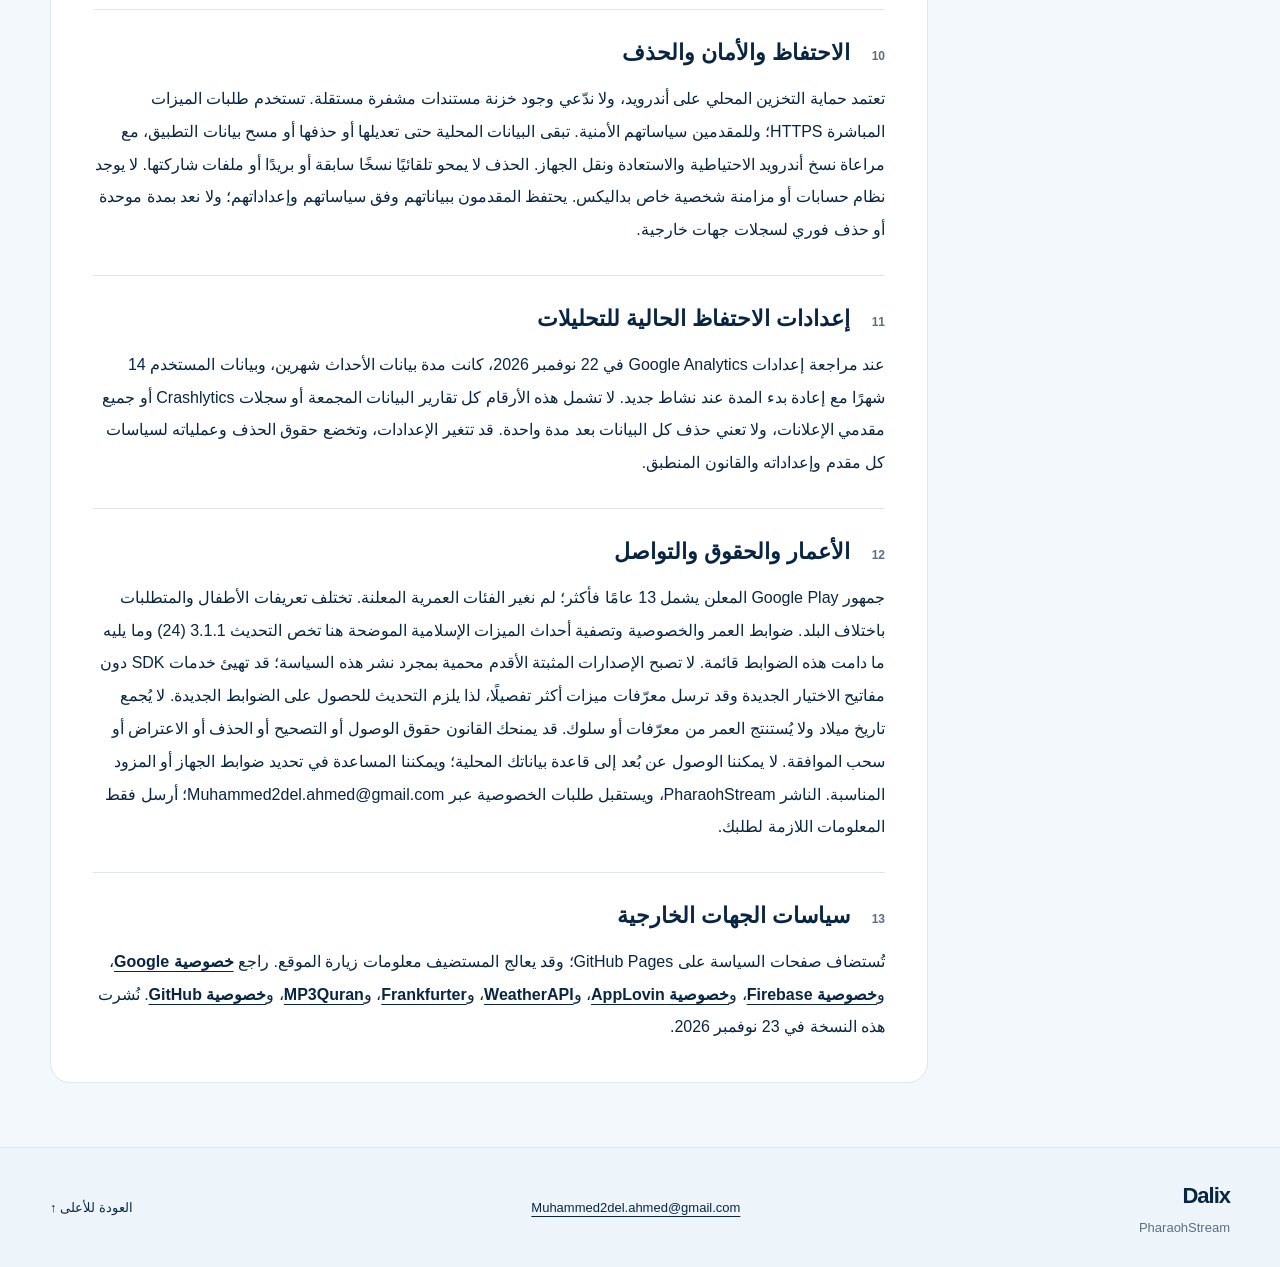
==== commit 9e70e12b: "Finalize approved Arabic privacy policy for native 3.1.1 safeguards" ====
--- a/index.html
+++ b/index.html
@@ -6,7 +6,7 @@
 <meta property="og:type" content="website"><meta property="og:title" content="سياسة الخصوصية — Dalix"><meta property="og:description" content="تعرف على ما يبقى على جهازك وما يصل إلى مزودي الخدمات، والخيارات المتاحة لك."><meta property="og:url" content="https://muhammed2del-jpg.github.io/dalix-privacy-policy/"><meta property="og:site_name" content="Dalix — PharaohStream"><meta name="twitter:card" content="summary">
 </head><body id="top"><a class="skip" href="#policy">انتقل إلى السياسة</a>
 <header class="site-header"><div class="wrap header-inner"><a class="wordmark" href="./" aria-label="Dalix">Dalix<span aria-hidden="true">.</span></a><nav class="language" aria-label="اللغة"><a href="./" lang="ar" dir="rtl" aria-current="page">العربية</a><a href="en/" lang="en" dir="ltr" >English</a></nav></div></header>
-<div class="hero"><div class="wrap"><p class="eyebrow">معلومات واضحة. خيارات بين يديك.</p><h1>سياسة الخصوصية — Dalix</h1><p class="lede">تعرف على ما يبقى على جهازك وما يصل إلى مزودي الخدمات، والخيارات المتاحة لك.</p><div class="hero-meta"><span>مسودة للمراجعة — لم تُنشر. يُحدد تاريخ السريان عند الاعتماد والنشر.</span><span>الناشر: <bdi>PharaohStream</bdi></span></div><div class="package"><code>com.daleel.egypt</code></div></div></div>
+<div class="hero"><div class="wrap"><p class="eyebrow">معلومات واضحة. خيارات بين يديك.</p><h1>سياسة الخصوصية — Dalix</h1><p class="lede">تعرف على ما يبقى على جهازك وما يصل إلى مزودي الخدمات، والخيارات المتاحة لك.</p><div class="hero-meta"><span>تاريخ السريان والنشر: 23 نوفمبر 2026.</span><span>الناشر: <bdi>PharaohStream</bdi></span></div><div class="package"><code>com.daleel.egypt</code></div></div></div>
 <div class="wrap summaries"><span><i aria-hidden="true">01</i>دون حساب Dalix</span><span><i aria-hidden="true">02</i>سجلات شخصية محلية</span><span><i aria-hidden="true">03</i>إعلانات وخدمات خارجية</span></div>
-<div class="wrap layout"><aside><nav class="desktop-toc" aria-label="في هذه الصفحة"><h2>في هذه الصفحة</h2><ol><li><a href="#section-01">التطبيق والناشر</a></li><li><a href="#section-02">المعالجة المحلية</a></li><li><a href="#section-03">الخدمات عبر الإنترنت</a></li><li><a href="#section-04">تحليلات الاستخدام</a></li><li><a href="#section-05">الأعطال والأداء</a></li><li><a href="#section-06">الإعلانات ومقدموها</a></li><li><a href="#section-07">الموافقة والخيارات</a></li><li><a href="#section-08">العدادات التقنية المحلية</a></li><li><a href="#section-09">الأذونات والمشاركة</a></li><li><a href="#section-10">الاحتفاظ والأمان والحذف</a></li><li><a href="#section-11">إعدادات الاحتفاظ الحالية للتحليلات</a></li><li><a href="#section-12">الأعمار والحقوق والتواصل</a></li><li><a href="#section-13">سياسات الجهات الخارجية</a></li></ol><a class="toc-contact" href="mailto:Muhammed2del.ahmed@gmail.com">تواصل معنا ↗</a></nav><details class="mobile-toc"><summary>في هذه الصفحة</summary><nav aria-label="في هذه الصفحة"><ol><li><a href="#section-01">التطبيق والناشر</a></li><li><a href="#section-02">المعالجة المحلية</a></li><li><a href="#section-03">الخدمات عبر الإنترنت</a></li><li><a href="#section-04">تحليلات الاستخدام</a></li><li><a href="#section-05">الأعطال والأداء</a></li><li><a href="#section-06">الإعلانات ومقدموها</a></li><li><a href="#section-07">الموافقة والخيارات</a></li><li><a href="#section-08">العدادات التقنية المحلية</a></li><li><a href="#section-09">الأذونات والمشاركة</a></li><li><a href="#section-10">الاحتفاظ والأمان والحذف</a></li><li><a href="#section-11">إعدادات الاحتفاظ الحالية للتحليلات</a></li><li><a href="#section-12">الأعمار والحقوق والتواصل</a></li><li><a href="#section-13">سياسات الجهات الخارجية</a></li></ol></nav></details></aside><main id="policy" tabindex="-1"><section id="section-01" aria-labelledby="heading-01"><h2 id="heading-01"><span class="ordinal" aria-hidden="true">01</span>التطبيق والناشر</h2><p>داليكس تطبيق أندرويد للأدوات والخدمات اليومية، ينشره PharaohStream، ومعرّفه <code>com.daleel.egypt</code>. لا يتطلب إنشاء حساب داليكس. التطبيق مستقل وغير حكومي؛ وروابط الخدمات الحكومية ومعلوماتها إرشادية ولا تعني اعتماد جهة حكومية للتطبيق.</p></section><section id="section-02" aria-labelledby="heading-02"><h2 id="heading-02"><span class="ordinal" aria-hidden="true">02</span>المعالجة المحلية</h2><p>تُجرى الحسابات المالية والمنزلية والصحية المعلوماتية والتحويلات وحسابات التواريخ على الجهاز. تُحفظ التفضيلات والمفضلة والتذكيرات وإعدادات الصلاة وسجلات القراءة التي تدعمها الميزات محليًا بحسب استخدامك. لا يشغّل داليكس خادمًا لمزامنة هذه السجلات الشخصية. لا يضيف كود الميزات مبالغ حساباتك أو نص بحثك أو محتوى التذكيرات إلى طلبات الإعلانات أو أحداث التحليلات المخصصة. هذا لا يلغي معالجة مقدمي الخدمات للبيانات التقنية الموضحة أدناه.</p></section><section id="section-03" aria-labelledby="heading-03"><h2 id="heading-03"><span class="ordinal" aria-hidden="true">03</span>الخدمات عبر الإنترنت</h2><p>يرسل الطقس المدينة المختارة ومعلمات الطلب إلى WeatherAPI. تجلب العملات الأسعار العامة من Frankfurter باستخدام مصدر CBE، دون إرسال مبلغ التحويل. عند تشغيل القرآن الصوتي أو تنزيله، يُطلب التسجيل المختار عبر HTTPS من MP3Quran؛ ويمكن للمقدم معرفة عنوان الاتصال والتسجيل المطلوب. تبقى التنزيلات وموضع الاستماع وخطة القراءة وإعدادات التنبيهات على الجهاز في الميزات التي تدعمها. تتلقى الخدمات الخارجية معلومات الاتصال المعتادة، ومنها عنوان IP.</p></section><section id="section-04" aria-labelledby="heading-04"><h2 id="heading-04"><span class="ordinal" aria-hidden="true">04</span>تحليلات الاستخدام</h2><p>جمع Google Analytics for Firebase معطل افتراضيًا حتى تحديد الأهلية. لا يُفعّل لمن هم دون 18 عامًا أو لم يحددوا الفئة. للبالغين، يتطلب تشغيله اختيار مشاركة الاستخدام ونشر الإفصاح المطابق؛ وفي المنطقة الاقتصادية الأوروبية والمملكة المتحدة وسويسرا يلزم أيضًا تحقق موافقة Analytics، بما فيها analytics_storage، وليس مجرد السماح بعرض الإعلانات عبر UMP. عند عدم التحقق من المنطقة أو الموافقة، يبقى متوقفًا. يمكن تعطيله أو إعادة اختياره من إعدادات الخصوصية، والتعطيل يتقدم على أي موافقة سابقة. قد تتضمن البيانات المسموح بجمعها أسماء الشاشات ومعرّفات الميزات وبلد الحزمة ووضع الحاسبة وإكمالها وطول البحث وعدد النتائج ونوع النتيجة، مع معلومات الجلسة والجهاز والتثبيت التي يعالجها المزود. قد تكشف معرّفات الميزات عن استخدام قسم إسلامي؛ لا نطلب تصريحًا بالاعتقاد الديني. لا تتضمن الحقول المخصصة مبالغ الرواتب أو القيم الصحية أو الإحداثيات أو نص البحث. لا نضيف أحداث إيرادات إعلانية مكررة.</p></section><section id="section-05" aria-labelledby="heading-05"><h2 id="heading-05"><span class="ordinal" aria-hidden="true">05</span>الأعطال والأداء</h2><p>Firebase Crashlytics معطل افتراضيًا للجميع. يتطلب الإرسال أن يكون المستخدم بالغًا وأن يختار صراحةً إرسال تقارير الأعطال؛ وهو اختيار مستقل عن Analytics وعن موافقة الإعلانات. قد تتضمن التقارير رسائل الخطأ وتسلسل الاستدعاءات ومعلومات الجهاز والنظام وإصدار التطبيق واللغة والمظهر وبلد الحزمة ومعرّفات التثبيت المرتبطة بـ Crashlytics وFirebase ومعلومات الجلسات عند جمعها وفق إعدادات SDK. يبقى الإرسال التلقائي معطلًا؛ ويمكن إرسال تقارير جلسة مشمولة بالكامل بموافقة صالحة عند تشغيل لاحق مؤهل. لا تسمح موافقة جديدة بإرسال تقارير من فترة غير مشمولة بالموافقة. عند التعطيل، تتوقف طلبات إرسال تقارير جديدة وتُلغى أهلية التقارير المنتظرة، ويُطلب من SDK حذف التقارير المحلية غير المرسلة عند توفر تهيئة آمنة له. قد يحتفظ SDK الذي سبق تشغيله بمعلومات أعطال محلية حتى المعالجة أو إعادة التشغيل؛ وقد يلزم تشغيل لاحق لإكمال أثر التعطيل. لا يمكن سحب تقرير سبق إرساله، ولا ندعي محو جميع السجلات فورًا لدى المزود.</p></section><section id="section-06" aria-labelledby="heading-06"><h2 id="heading-06"><span class="ordinal" aria-hidden="true">06</span>الإعلانات ومقدموها</h2><p>يستخدم داليكس Google AdMob وGoogle Mobile Ads؛ وقد يقدم AppLovin إعلانات عبر التوسط. لا يبدأ التطبيق طلبات إعلانات جديدة لمن هم دون 18 عامًا أو لم يحددوا الفئة. للبالغين المؤهلين، قد يعالج المزودون معرّفات الجهاز والإعلانات ومعلومات الجهاز والشبكة وعنوان IP والمنطقة العامة المستنتجة وتفاعلات التطبيق والإعلانات والبيانات التشخيصية لأغراض الإعلانات والقياس ومنع الاحتيال. تعتمد المعالجة والتخصيص على المنطقة والاختيارات وإعدادات المزود والجهاز. اختيار العمر محلي ولا يُستنتج من هذه المعرّفات. إعلان المكافأة اختياري، ويمنح فترة دون إعلانات بملء الشاشة وفق وصف التطبيق؛ وقد تبقى الإعلانات المدمجة المؤهلة.</p></section><section id="section-07" aria-labelledby="heading-07"><h2 id="heading-07"><span class="ordinal" aria-hidden="true">07</span>الموافقة والخيارات</h2><p>تضم إعدادات الخصوصية فئة عمرية محلية دون تاريخ ميلاد، ومفتاحين مستقلين: مشاركة بيانات الاستخدام لتحسين التطبيق، وإرسال تقارير الأعطال لتحسين الاستقرار. لا يؤثر إيقافهما أو عدم تحديد العمر على إتاحة الأدوات الأساسية. يُعاد تقييم الأهلية عند التشغيل وتغيير الاختيارات والموافقة. يحدّث داليكس حالة الإعلانات عبر Google UMP للبالغين فقط؛ ويعرض النموذج عند طلبه وفق إعدادات الخدمة، ولا يبدأ طلبات إعلانات من التطبيق إلا عند السماح بها. تظهر خيارات خصوصية الإعلانات عند اشتراط UMP لها، ولا تعني الموافقة على Analytics أو Crashlytics. يوفر Android أيضًا ضوابط معرّف الإعلانات والأذونات. لا يُسمح بتفعيل مشاركة Firebase قبل اعتماد الإفصاح المطابق ونشره؛ وتظل شروط الأهلية والاختيارات والموافقة واجبة بعد النشر.</p></section><section id="section-08" aria-labelledby="heading-08"><h2 id="heading-08"><span class="ordinal" aria-hidden="true">08</span>العدادات التقنية المحلية</h2><p>قد يحتفظ التطبيق أثناء التشغيل بعدادات محدودة لعمليات تحميل الإعلانات وعرضها وفشلها. تبقى في ذاكرة العملية، دون رفعها أو حفظها كملف، ولا تحتوي على محتوى مدخلاتك أو قيمة إيراد أو معرّف مستخدم جديد. تُمسح عندما لا تسمح حالة الإعلانات بطلبها، وتنتهي بانتهاء العملية.</p></section><section id="section-09" aria-labelledby="heading-09"><h2 id="heading-09"><span class="ordinal" aria-hidden="true">09</span>الأذونات والمشاركة</h2><p>تُستخدم الكاميرا للمسح الذي تبدأه، وتُفك الرموز على الجهاز. الموقع اختياري للميزات المرتبطة به وقد تسمح إعدادات أندرويد بموقع تقريبي أو دقيق أثناء الاستخدام؛ والطقس لا يطلب GPS تلقائيًا. تدعم الإشعارات والتنبيهات والخدمات الصوتية الميزات التي تفعّلها، وقد يظهر محتواها على شاشة القفل وفق إعدادات جهازك. الملف الصوتي الذي تختاره لصوت التنبيه يُعالج محليًا. فتح الروابط أو إرسال بريد أو إجراء اتصال أو مشاركة ملف ينقل التحكم إلى التطبيق أو الجهة التي تختارها، وتخضع تلك العملية لسياساتها.</p></section><section id="section-10" aria-labelledby="heading-10"><h2 id="heading-10"><span class="ordinal" aria-hidden="true">10</span>الاحتفاظ والأمان والحذف</h2><p>تعتمد حماية التخزين المحلي على أندرويد، ولا ندّعي وجود خزنة مستندات مشفرة مستقلة. تستخدم طلبات الميزات المباشرة HTTPS؛ وللمقدمين سياساتهم الأمنية. تبقى البيانات المحلية حتى تعديلها أو حذفها أو مسح بيانات التطبيق، مع مراعاة نسخ أندرويد الاحتياطية والاستعادة ونقل الجهاز. الحذف لا يمحو تلقائيًا نسخًا سابقة أو بريدًا أو ملفات شاركتها. لا يوجد نظام حسابات أو مزامنة شخصية خاص بداليكس. يحتفظ المقدمون ببياناتهم وفق سياساتهم وإعداداتهم؛ ولا نعد بمدة موحدة أو حذف فوري لسجلات جهات خارجية.</p></section><section id="section-11" aria-labelledby="heading-11"><h2 id="heading-11"><span class="ordinal" aria-hidden="true">11</span>إعدادات الاحتفاظ الحالية للتحليلات</h2><p>عند مراجعة إعدادات Google Analytics في 22 نوفمبر 2026، كانت مدة بيانات الأحداث شهرين، وبيانات المستخدم 14 شهرًا مع إعادة بدء المدة عند نشاط جديد. لا تشمل هذه الأرقام كل تقارير البيانات المجمعة أو سجلات Crashlytics أو جميع مقدمي الإعلانات، ولا تعني حذف كل البيانات بعد مدة واحدة. قد تتغير الإعدادات، وتخضع حقوق الحذف وعملياته لسياسات كل مقدم وإعداداته والقانون المنطبق.</p></section><section id="section-12" aria-labelledby="heading-12"><h2 id="heading-12"><span class="ordinal" aria-hidden="true">12</span>الأعمار والحقوق والتواصل</h2><p>جمهور Google Play المعلن يشمل 13 عامًا فأكثر؛ لم نغير الفئات العمرية المعلنة. تختلف تعريفات الأطفال والمتطلبات باختلاف البلد. ضوابط العمر والخصوصية الموضحة هنا تخص التحديث الذي يتضمنها؛ قد لا تعرض الإصدارات الأقدم الخيارات نفسها، لذا يلزم التحديث للحصول عليها. لا يُجمع تاريخ ميلاد ولا يُستنتج العمر من معرّفات أو سلوك. قد يمنحك القانون حقوق الوصول أو التصحيح أو الحذف أو الاعتراض أو سحب الموافقة. لا يمكننا الوصول عن بُعد إلى قاعدة بياناتك المحلية؛ ويمكننا المساعدة في تحديد ضوابط الجهاز أو المزود المناسبة. الناشر PharaohStream، ويستقبل طلبات الخصوصية عبر Muhammed2del.ahmed@gmail.com؛ أرسل فقط المعلومات اللازمة لطلبك.</p></section><section id="section-13" aria-labelledby="heading-13"><h2 id="heading-13"><span class="ordinal" aria-hidden="true">13</span>سياسات الجهات الخارجية</h2><p>تُستضاف صفحات السياسة على GitHub Pages؛ وقد يعالج المستضيف معلومات زيارة الموقع. راجع <a href="https://policies.google.com/privacy">خصوصية Google</a>، و<a href="https://firebase.google.com/support/privacy">خصوصية Firebase</a>، و<a href="https://legal.applovin.com/privacy/">خصوصية AppLovin</a>، و<a href="https://www.weatherapi.com/privacy">WeatherAPI</a>، و<a href="https://frankfurter.dev/">Frankfurter</a>، و<a href="https://mp3quran.net/eng/privacy">MP3Quran</a>، و<a href="https://docs.github.com/en/site-policy/privacy-policies/github-general-privacy-statement">خصوصية GitHub</a>. يُحدّد تاريخ السريان عند اعتماد النسخة ونشرها.</p></section></main></div>
+<div class="wrap layout"><aside><nav class="desktop-toc" aria-label="في هذه الصفحة"><h2>في هذه الصفحة</h2><ol><li><a href="#section-01">التطبيق والناشر</a></li><li><a href="#section-02">المعالجة المحلية</a></li><li><a href="#section-03">الخدمات عبر الإنترنت</a></li><li><a href="#section-04">تحليلات الاستخدام</a></li><li><a href="#section-05">الأعطال والأداء</a></li><li><a href="#section-06">الإعلانات ومقدموها</a></li><li><a href="#section-07">الموافقة والخيارات</a></li><li><a href="#section-08">العدادات التقنية المحلية</a></li><li><a href="#section-09">الأذونات والمشاركة</a></li><li><a href="#section-10">الاحتفاظ والأمان والحذف</a></li><li><a href="#section-11">إعدادات الاحتفاظ الحالية للتحليلات</a></li><li><a href="#section-12">الأعمار والحقوق والتواصل</a></li><li><a href="#section-13">سياسات الجهات الخارجية</a></li></ol><a class="toc-contact" href="mailto:Muhammed2del.ahmed@gmail.com">تواصل معنا ↗</a></nav><details class="mobile-toc"><summary>في هذه الصفحة</summary><nav aria-label="في هذه الصفحة"><ol><li><a href="#section-01">التطبيق والناشر</a></li><li><a href="#section-02">المعالجة المحلية</a></li><li><a href="#section-03">الخدمات عبر الإنترنت</a></li><li><a href="#section-04">تحليلات الاستخدام</a></li><li><a href="#section-05">الأعطال والأداء</a></li><li><a href="#section-06">الإعلانات ومقدموها</a></li><li><a href="#section-07">الموافقة والخيارات</a></li><li><a href="#section-08">العدادات التقنية المحلية</a></li><li><a href="#section-09">الأذونات والمشاركة</a></li><li><a href="#section-10">الاحتفاظ والأمان والحذف</a></li><li><a href="#section-11">إعدادات الاحتفاظ الحالية للتحليلات</a></li><li><a href="#section-12">الأعمار والحقوق والتواصل</a></li><li><a href="#section-13">سياسات الجهات الخارجية</a></li></ol></nav></details></aside><main id="policy" tabindex="-1"><section id="section-01" aria-labelledby="heading-01"><h2 id="heading-01"><span class="ordinal" aria-hidden="true">01</span>التطبيق والناشر</h2><p>داليكس تطبيق أندرويد للأدوات والخدمات اليومية، ينشره PharaohStream، ومعرّفه <code>com.daleel.egypt</code>. لا يتطلب إنشاء حساب داليكس. التطبيق مستقل وغير حكومي؛ وروابط الخدمات الحكومية ومعلوماتها إرشادية ولا تعني اعتماد جهة حكومية للتطبيق.</p></section><section id="section-02" aria-labelledby="heading-02"><h2 id="heading-02"><span class="ordinal" aria-hidden="true">02</span>المعالجة المحلية</h2><p>تُجرى الحسابات المالية والمنزلية والصحية المعلوماتية والتحويلات وحسابات التواريخ على الجهاز. تُحفظ التفضيلات والمفضلة والتذكيرات وإعدادات الصلاة وسجلات القراءة التي تدعمها الميزات محليًا بحسب استخدامك. لا يشغّل داليكس خادمًا لمزامنة هذه السجلات الشخصية. لا يضيف كود الميزات مبالغ حساباتك أو نص بحثك أو محتوى التذكيرات إلى طلبات الإعلانات أو أحداث التحليلات المخصصة. هذا لا يلغي معالجة مقدمي الخدمات للبيانات التقنية الموضحة أدناه.</p></section><section id="section-03" aria-labelledby="heading-03"><h2 id="heading-03"><span class="ordinal" aria-hidden="true">03</span>الخدمات عبر الإنترنت</h2><p>يرسل الطقس المدينة المختارة ومعلمات الطلب إلى WeatherAPI. تجلب العملات الأسعار العامة من Frankfurter باستخدام مصدر CBE، دون إرسال مبلغ التحويل. عند تشغيل القرآن الصوتي أو تنزيله، يُطلب التسجيل المختار عبر HTTPS من MP3Quran؛ ويمكن للمقدم معرفة عنوان الاتصال والتسجيل المطلوب. تبقى التنزيلات وموضع الاستماع وخطة القراءة وإعدادات التنبيهات على الجهاز في الميزات التي تدعمها. تتلقى الخدمات الخارجية معلومات الاتصال المعتادة، ومنها عنوان IP.</p></section><section id="section-04" aria-labelledby="heading-04"><h2 id="heading-04"><span class="ordinal" aria-hidden="true">04</span>تحليلات الاستخدام</h2><p>جمع Google Analytics for Firebase معطل افتراضيًا حتى تحديد الأهلية. لا يُفعّل لمن هم دون 18 عامًا أو لم يحددوا الفئة. للبالغين، يتطلب تشغيله اختيار مشاركة الاستخدام ونشر الإفصاح المطابق؛ وفي المنطقة الاقتصادية الأوروبية والمملكة المتحدة وسويسرا يلزم أيضًا تحقق موافقة Analytics، بما فيها analytics_storage، وليس مجرد السماح بعرض الإعلانات عبر UMP. عند عدم التحقق من المنطقة أو الموافقة، يبقى متوقفًا. يمكن تعطيله أو إعادة اختياره من إعدادات الخصوصية، والتعطيل يتقدم على أي موافقة سابقة. قد تتضمن البيانات المسموح بجمعها أسماء الشاشات ومعرّفات الميزات وبلد الحزمة ووضع الحاسبة وإكمالها وطول البحث وعدد النتائج ونوع النتيجة، مع معلومات الجلسة والجهاز والتثبيت التي يعالجها المزود. في التحديث 3.1.1، يمنع التطبيق إرسال أحداث الشاشات ومعرّفات الميزات الإسلامية، بما فيها التلاوة والصلاة والأذكار والزكاة والمفضلة المرتبطة بها، إلى التحليلات المخصصة. لا نطلب تصريحًا بالاعتقاد الديني ولا نرسل أسماء السور أو القراء أو تفاصيل أداء الشعائر ضمن هذه الأحداث. لا تتضمن الحقول المخصصة مبالغ الرواتب أو القيم الصحية أو الإحداثيات أو نص البحث. لا نضيف أحداث إيرادات إعلانية مكررة.</p></section><section id="section-05" aria-labelledby="heading-05"><h2 id="heading-05"><span class="ordinal" aria-hidden="true">05</span>الأعطال والأداء</h2><p>Firebase Crashlytics معطل افتراضيًا للجميع. يتطلب الإرسال أن يكون المستخدم بالغًا وأن يختار صراحةً إرسال تقارير الأعطال؛ وهو اختيار مستقل عن Analytics وعن موافقة الإعلانات. قد تتضمن التقارير رسائل الخطأ وتسلسل الاستدعاءات ومعلومات الجهاز والنظام وإصدار التطبيق واللغة والمظهر وبلد الحزمة ومعرّفات التثبيت المرتبطة بـ Crashlytics وFirebase ومعلومات الجلسات عند جمعها وفق إعدادات SDK. يبقى الإرسال التلقائي معطلًا؛ ويمكن إرسال تقارير جلسة مشمولة بالكامل بموافقة صالحة عند تشغيل لاحق مؤهل. لا تسمح موافقة جديدة بإرسال تقارير من فترة غير مشمولة بالموافقة. عند التعطيل، تتوقف طلبات إرسال تقارير جديدة وتُلغى أهلية التقارير المنتظرة، ويُطلب من SDK حذف التقارير المحلية غير المرسلة عند توفر تهيئة آمنة له. قد يحتفظ SDK الذي سبق تشغيله بمعلومات أعطال محلية حتى المعالجة أو إعادة التشغيل؛ وقد يلزم تشغيل لاحق لإكمال أثر التعطيل. لا يمكن سحب تقرير سبق إرساله، ولا ندعي محو جميع السجلات فورًا لدى المزود.</p></section><section id="section-06" aria-labelledby="heading-06"><h2 id="heading-06"><span class="ordinal" aria-hidden="true">06</span>الإعلانات ومقدموها</h2><p>يستخدم داليكس Google AdMob وGoogle Mobile Ads؛ وقد يقدم AppLovin إعلانات عبر التوسط. لا يبدأ التطبيق طلبات إعلانات جديدة لمن هم دون 18 عامًا أو لم يحددوا الفئة. للبالغين المؤهلين، قد يعالج المزودون معرّفات الجهاز والإعلانات ومعلومات الجهاز والشبكة وعنوان IP والمنطقة العامة المستنتجة وتفاعلات التطبيق والإعلانات والبيانات التشخيصية لأغراض الإعلانات والقياس ومنع الاحتيال. تعتمد المعالجة والتخصيص على المنطقة والاختيارات وإعدادات المزود والجهاز. اختيار العمر محلي ولا يُستنتج من هذه المعرّفات. إعلان المكافأة اختياري، ويمنح فترة دون إعلانات بملء الشاشة وفق وصف التطبيق؛ وقد تبقى الإعلانات المدمجة المؤهلة.</p></section><section id="section-07" aria-labelledby="heading-07"><h2 id="heading-07"><span class="ordinal" aria-hidden="true">07</span>الموافقة والخيارات</h2><p>تضم إعدادات الخصوصية فئة عمرية محلية دون تاريخ ميلاد، ومفتاحين مستقلين: مشاركة بيانات الاستخدام لتحسين التطبيق، وإرسال تقارير الأعطال لتحسين الاستقرار. لا يؤثر إيقافهما أو عدم تحديد العمر على إتاحة الأدوات الأساسية. يُعاد تقييم الأهلية عند التشغيل وتغيير الاختيارات والموافقة. يحدّث داليكس حالة الإعلانات عبر Google UMP للبالغين فقط؛ ويعرض النموذج عند طلبه وفق إعدادات الخدمة، ولا يبدأ طلبات إعلانات من التطبيق إلا عند السماح بها. تظهر خيارات خصوصية الإعلانات عند اشتراط UMP لها، ولا تعني الموافقة على Analytics أو Crashlytics. يوفر Android أيضًا ضوابط معرّف الإعلانات والأذونات. لا يُسمح بتفعيل مشاركة Firebase قبل اعتماد الإفصاح المطابق ونشره؛ وتظل شروط الأهلية والاختيارات والموافقة واجبة بعد النشر.</p></section><section id="section-08" aria-labelledby="heading-08"><h2 id="heading-08"><span class="ordinal" aria-hidden="true">08</span>العدادات التقنية المحلية</h2><p>قد يحتفظ التطبيق أثناء التشغيل بعدادات محدودة لعمليات تحميل الإعلانات وعرضها وفشلها. تبقى في ذاكرة العملية، دون رفعها أو حفظها كملف، ولا تحتوي على محتوى مدخلاتك أو قيمة إيراد أو معرّف مستخدم جديد. تُمسح عندما لا تسمح حالة الإعلانات بطلبها، وتنتهي بانتهاء العملية.</p></section><section id="section-09" aria-labelledby="heading-09"><h2 id="heading-09"><span class="ordinal" aria-hidden="true">09</span>الأذونات والمشاركة</h2><p>تُستخدم الكاميرا للمسح الذي تبدأه، وتُفك الرموز على الجهاز. الموقع اختياري للميزات المرتبطة به وقد تسمح إعدادات أندرويد بموقع تقريبي أو دقيق أثناء الاستخدام؛ والطقس لا يطلب GPS تلقائيًا. تدعم الإشعارات والتنبيهات والخدمات الصوتية الميزات التي تفعّلها، وقد يظهر محتواها على شاشة القفل وفق إعدادات جهازك. الملف الصوتي الذي تختاره لصوت التنبيه يُعالج محليًا. فتح الروابط أو إرسال بريد أو إجراء اتصال أو مشاركة ملف ينقل التحكم إلى التطبيق أو الجهة التي تختارها، وتخضع تلك العملية لسياساتها.</p></section><section id="section-10" aria-labelledby="heading-10"><h2 id="heading-10"><span class="ordinal" aria-hidden="true">10</span>الاحتفاظ والأمان والحذف</h2><p>تعتمد حماية التخزين المحلي على أندرويد، ولا ندّعي وجود خزنة مستندات مشفرة مستقلة. تستخدم طلبات الميزات المباشرة HTTPS؛ وللمقدمين سياساتهم الأمنية. تبقى البيانات المحلية حتى تعديلها أو حذفها أو مسح بيانات التطبيق، مع مراعاة نسخ أندرويد الاحتياطية والاستعادة ونقل الجهاز. الحذف لا يمحو تلقائيًا نسخًا سابقة أو بريدًا أو ملفات شاركتها. لا يوجد نظام حسابات أو مزامنة شخصية خاص بداليكس. يحتفظ المقدمون ببياناتهم وفق سياساتهم وإعداداتهم؛ ولا نعد بمدة موحدة أو حذف فوري لسجلات جهات خارجية.</p></section><section id="section-11" aria-labelledby="heading-11"><h2 id="heading-11"><span class="ordinal" aria-hidden="true">11</span>إعدادات الاحتفاظ الحالية للتحليلات</h2><p>عند مراجعة إعدادات Google Analytics في 22 نوفمبر 2026، كانت مدة بيانات الأحداث شهرين، وبيانات المستخدم 14 شهرًا مع إعادة بدء المدة عند نشاط جديد. لا تشمل هذه الأرقام كل تقارير البيانات المجمعة أو سجلات Crashlytics أو جميع مقدمي الإعلانات، ولا تعني حذف كل البيانات بعد مدة واحدة. قد تتغير الإعدادات، وتخضع حقوق الحذف وعملياته لسياسات كل مقدم وإعداداته والقانون المنطبق.</p></section><section id="section-12" aria-labelledby="heading-12"><h2 id="heading-12"><span class="ordinal" aria-hidden="true">12</span>الأعمار والحقوق والتواصل</h2><p>جمهور Google Play المعلن يشمل 13 عامًا فأكثر؛ لم نغير الفئات العمرية المعلنة. تختلف تعريفات الأطفال والمتطلبات باختلاف البلد. ضوابط العمر والخصوصية وتصفية أحداث الميزات الإسلامية الموضحة هنا تخص التحديث 3.1.1 (24) وما يليه ما دامت هذه الضوابط قائمة. لا تصبح الإصدارات المثبتة الأقدم محمية بمجرد نشر هذه السياسة؛ قد تهيئ خدمات SDK دون مفاتيح الاختيار الجديدة وقد ترسل معرّفات ميزات أكثر تفصيلًا، لذا يلزم التحديث للحصول على الضوابط الجديدة. لا يُجمع تاريخ ميلاد ولا يُستنتج العمر من معرّفات أو سلوك. قد يمنحك القانون حقوق الوصول أو التصحيح أو الحذف أو الاعتراض أو سحب الموافقة. لا يمكننا الوصول عن بُعد إلى قاعدة بياناتك المحلية؛ ويمكننا المساعدة في تحديد ضوابط الجهاز أو المزود المناسبة. الناشر PharaohStream، ويستقبل طلبات الخصوصية عبر Muhammed2del.ahmed@gmail.com؛ أرسل فقط المعلومات اللازمة لطلبك.</p></section><section id="section-13" aria-labelledby="heading-13"><h2 id="heading-13"><span class="ordinal" aria-hidden="true">13</span>سياسات الجهات الخارجية</h2><p>تُستضاف صفحات السياسة على GitHub Pages؛ وقد يعالج المستضيف معلومات زيارة الموقع. راجع <a href="https://policies.google.com/privacy">خصوصية Google</a>، و<a href="https://firebase.google.com/support/privacy">خصوصية Firebase</a>، و<a href="https://legal.applovin.com/privacy/">خصوصية AppLovin</a>، و<a href="https://www.weatherapi.com/privacy">WeatherAPI</a>، و<a href="https://frankfurter.dev/">Frankfurter</a>، و<a href="https://www.mp3quran.net/ar/privacy">MP3Quran</a>، و<a href="https://docs.github.com/en/site-policy/privacy-policies/github-general-privacy-statement">خصوصية GitHub</a>. نُشرت هذه النسخة في 23 نوفمبر 2026.</p></section></main></div>
 <footer><div class="wrap footer-inner"><div><strong>Dalix</strong><p>PharaohStream</p></div><a class="email" href="mailto:Muhammed2del.ahmed@gmail.com">Muhammed2del.ahmed@gmail.com</a><a href="#top">العودة للأعلى ↑</a></div></footer></body></html>
